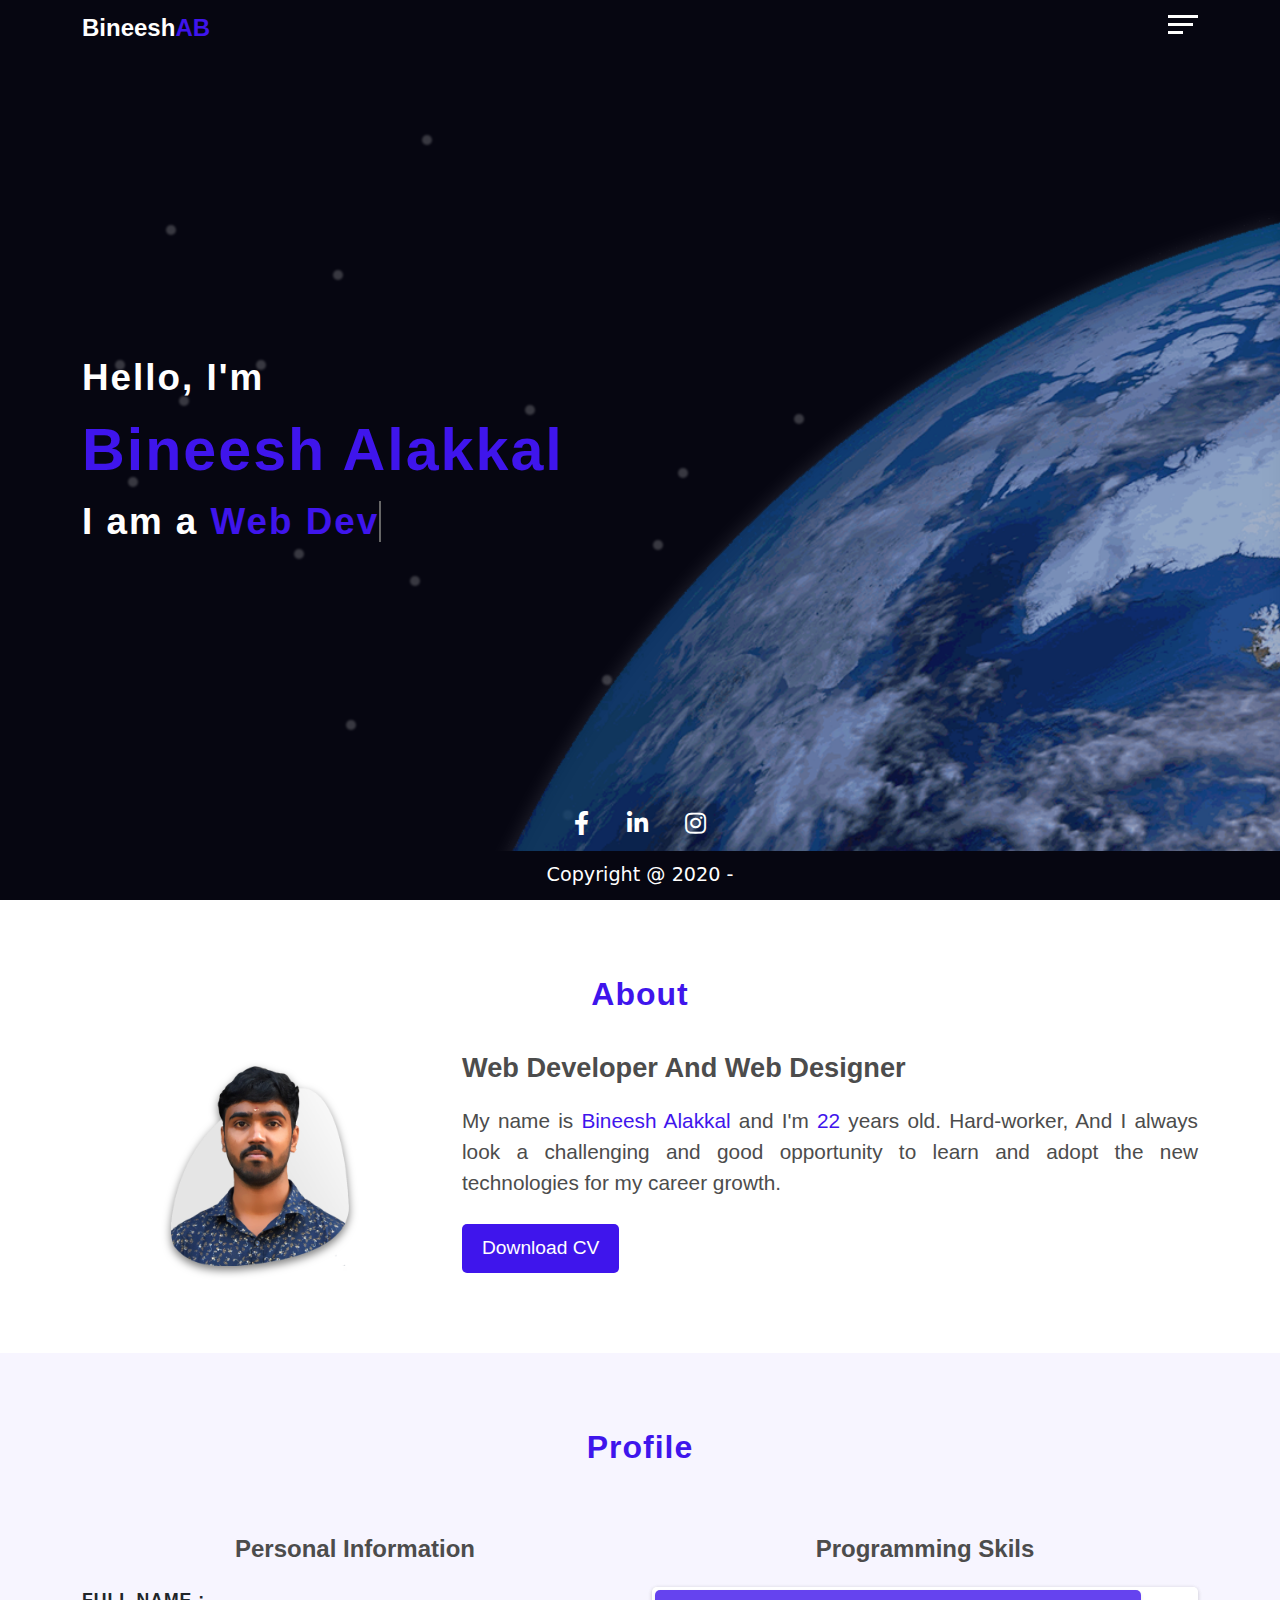
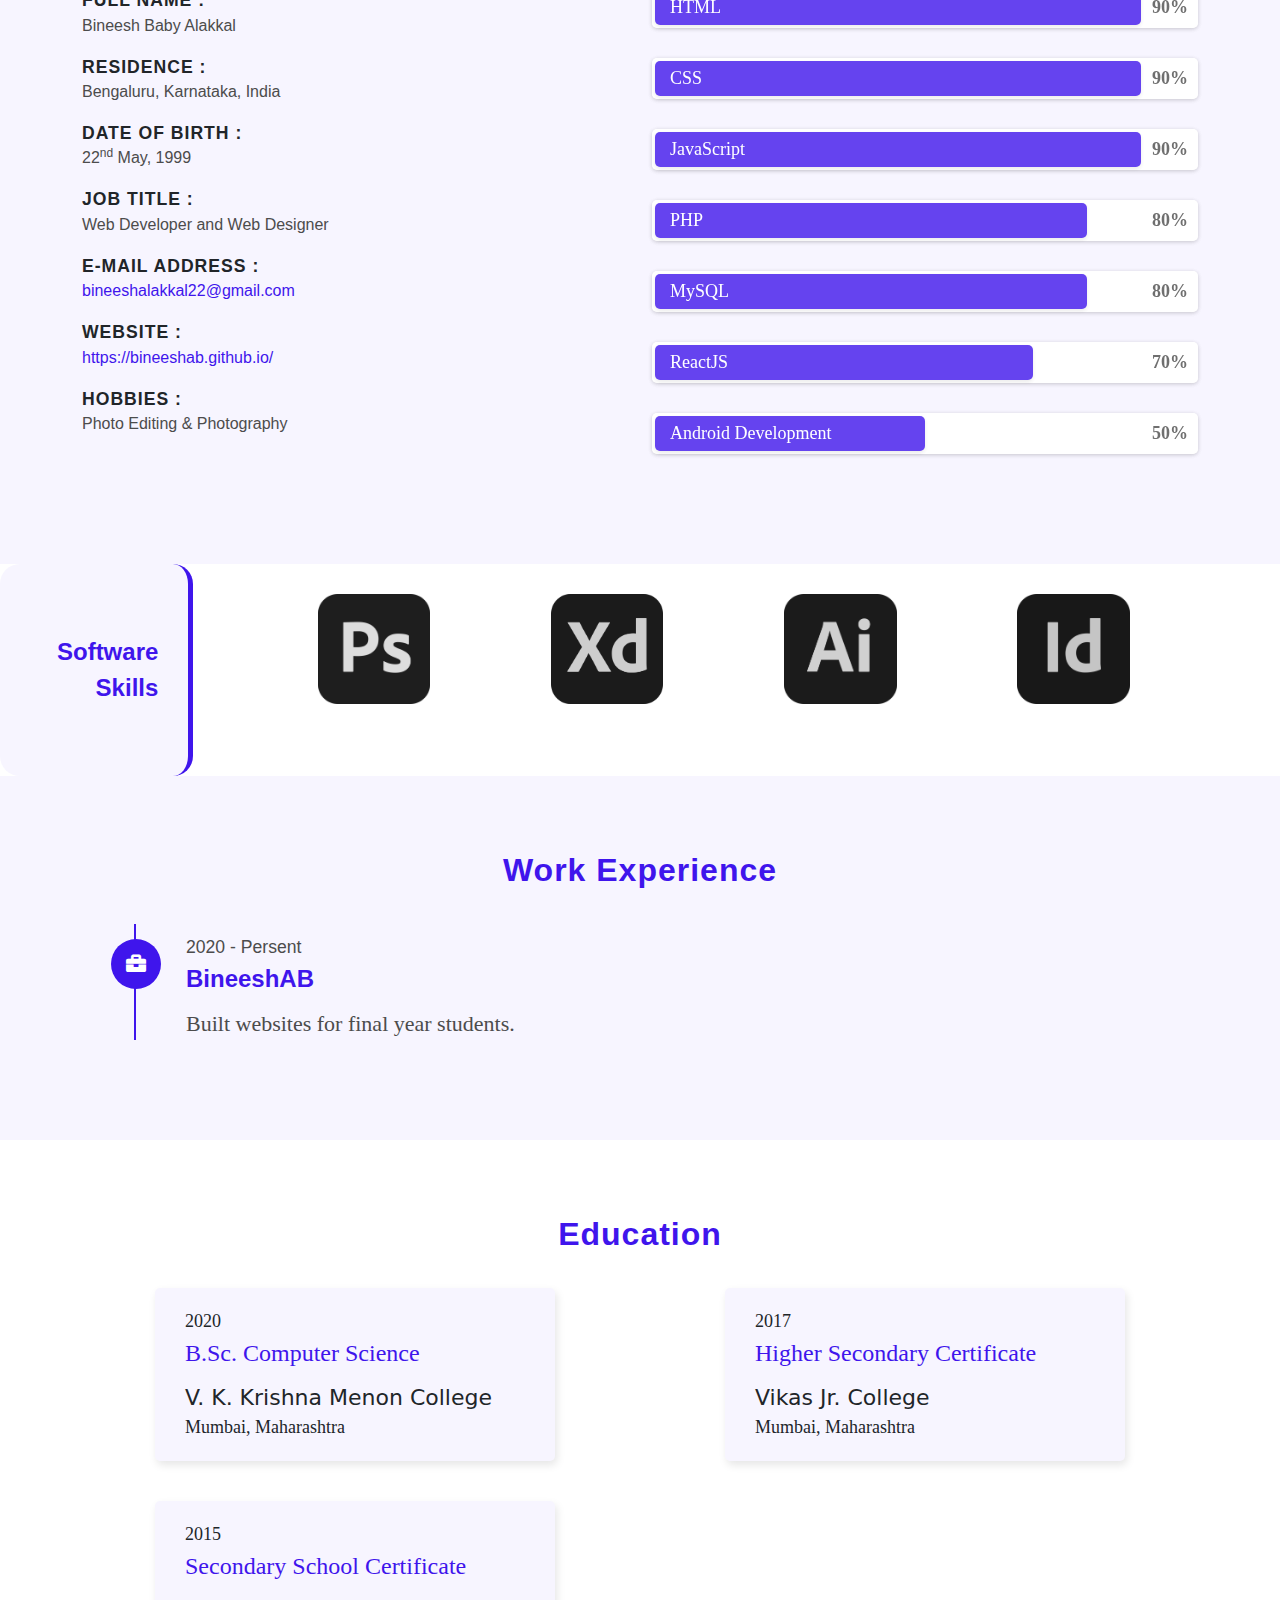
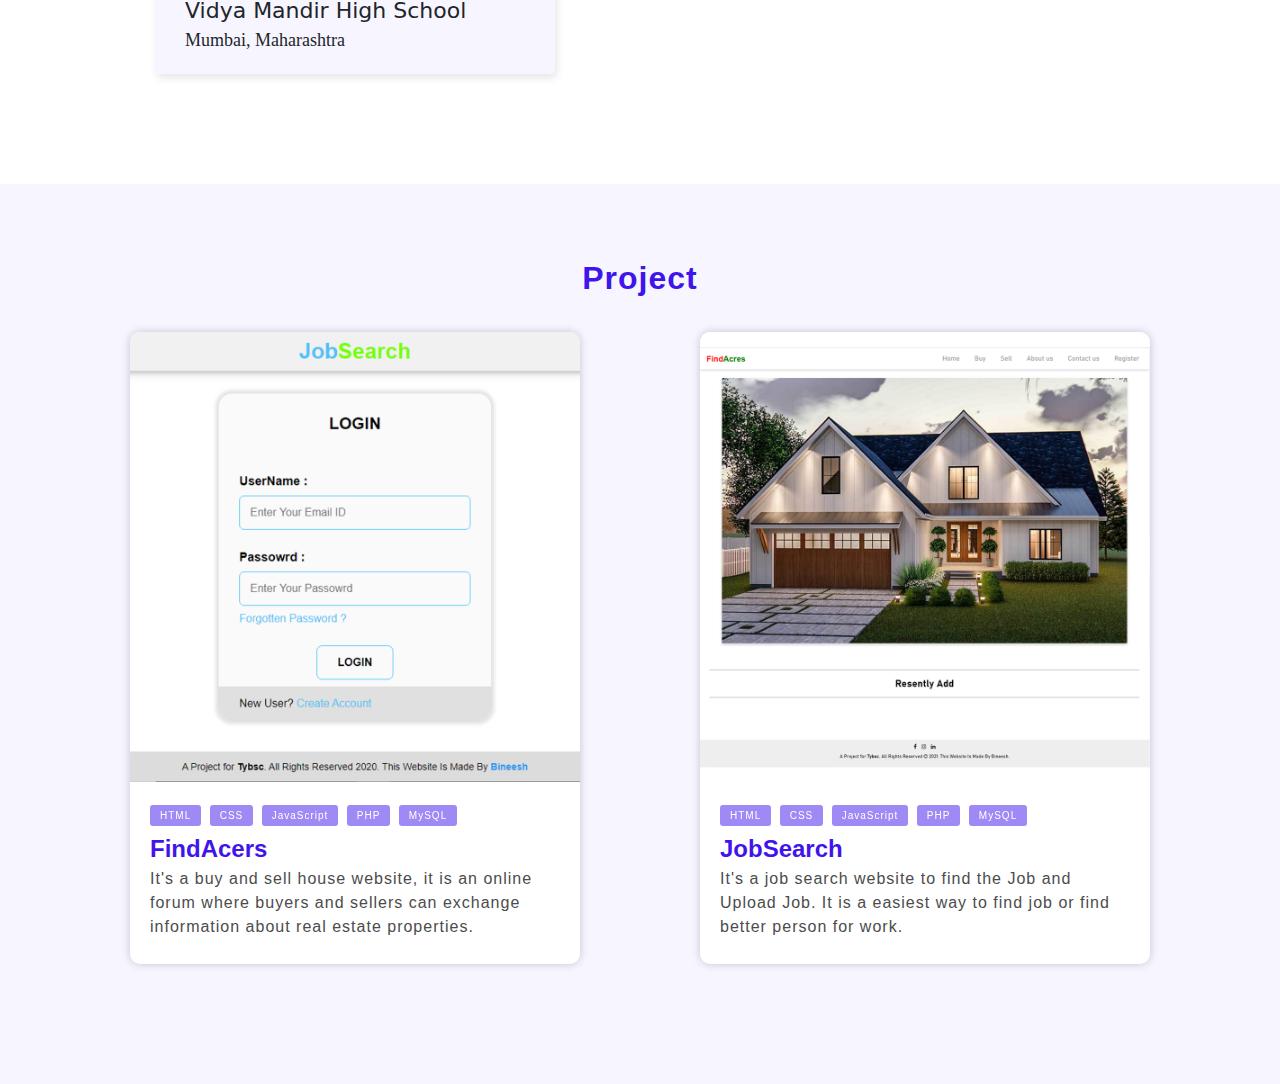
==== index.html @ dd4ef382 "Commented gallery Page" ====
<!DOCTYPE html>
<html lang="en">
	<head>
		<title>Portfolio | Bineesh AB</title>

		<meta charset="UTF-8">
		<meta name="viewport" content="width=device-width, initial-scale=1.0">

		<link rel="stylesheet" href="css/bootstrap.css">
		<link rel="stylesheet" href="css/style.css">
		<link rel="stylesheet" href="css/header.css">
		<link rel="stylesheet" href="css/slider.css">
		<link rel="stylesheet" href="css/footer.css">

		<link rel="stylesheet" href="css/home.css">
		<link rel="stylesheet" href="css/about.css">
		<link rel="stylesheet" href="css/profile.css">
		<link rel="stylesheet" href="css/experience.css">
		<link rel="stylesheet" href="css/education.css">
		<link rel="stylesheet" href="css/project.css">
		<link rel="stylesheet" href="css/softwareskills.css">

		<link rel="stylesheet" href="fontawesome/css/all.css">
		<link rel="stylesheet" href="fontawesome/css/fontawesome.css">
	</head>
	<body>
		<header class="header" id="header">
			<div class="container">
				<span class="logo">
					<a href="">Bineesh<span class="highLight">AB</span></a>
				</span>
				<span class="menu" onclick="openNav()">
					<div class="menBtn"></div>
					<div class="menBtn"></div>
					<div class="menBtn"></div>
				</span>
			</div>
		</header>
		<div class="sliderBg" id="sliderBg">
			<div class="slider" id="slider">
				<ul>
					<li>
						<span class="closeBtn" id="closeBtn" onclick="closeNav()">x</span>
					</li>
					<li>
						<a href="#home" onclick="closeNav()">
							<i class="fa fa-home"></i>
							<span>Home</span>
						</a>
					</li>
					<li>
						<a href="#about" onclick="closeNav()">
							<i class="fas fa-id-card"></i>
							<span>About</span>
						</a>
					</li>
					<li>
						<a href="#profile" onclick="closeNav()">
							<i class="far fa-user"></i>
							<span>Profile</span>
						</a>
					</li>
					<li>
						<a href="#experience" onclick="closeNav()">
							<i class="fa fa-briefcase"></i>
							<span>Experience</span>
						</a>
					</li>
					<li>
						<a href="#education" onclick="closeNav()">
							<i class="fa fa-graduation-cap"></i>
							<span>Education</span>
						</a>
					</li>
					<li>
						<a href="#project" onclick="closeNav()">
							<i class="fa fa-cogs"></i>
							<span>Project</span>
						</a>
					</li>
				</ul>
			</div>
		</div>
		<div class="home" id="home">
			<div class="stars">
				<div class="star"></div>
				<div class="star"></div>
				<div class="star"></div>
				<div class="star"></div>
				<div class="star"></div>
				<div class="star"></div>
				<div class="star"></div>
				<div class="star"></div>
				<div class="star"></div>
				<div class="star"></div>
				<div class="star"></div>
				<div class="star"></div>
				<div class="star"></div>
				<div class="star"></div>
				<div class="star"></div>
				<div class="star"></div>
			</div>
			<div class="bgImg">
				<img src="img/earth.png" alt="">
			</div>
			<div class="container">
				<div class="myInfo">
					<div class="msg">Hello, I'm</div>
					<div class="name">Bineesh Alakkal</div>
					<div class="myWork">
						I am a <span class="highLight">Web 
						<span class="txt-rotate highLight" data-period="2000" data-rotate='[" Developer"," Designer"]'></span>
						</span>
					</div>
				</div>
				<div class="socialLink">
					<a href="https://www.facebook.com/profile.php?id=100008988073916" target="_blank">
						<i class="fab fa-facebook-f" aria-hidden="true"></i>
					</a>
					<a href="https://www.linkedin.com/in/bineesh-alakkal-636088200/"  target="_blank">
						<i class="fab fa-linkedin-in" aria-hidden="true"></i>
					</a>
					<a href="https://www.instagram.com/a_bineesh_/"  target="_blank">
						<i class="fab fa-instagram" aria-hidden="true"></i>
					</a>
				</div>
			</div>
			<!-- <div class="bottomWave">
				<svg xmlns="http://www.w3.org/2000/svg" width="auto" height="30" viewBox="0 0 auto 30">
					<path id="Path_1" data-name="Path 1" d="M0,778.541V764.957c31.216-8.714,113.23-14.663,206.932-10.543,122.732.834,191.233,20.01,362.487.834,107.034-10.839,255.454-7.5,348.216,3.335,99.9,13.34,159.837,12.506,286.85-2.5C1378.593,746.077,1400,778.6,1400,778.6Z" transform="translate(0 -748.597)" fill="#fff"/>
				</svg>
			</div>	 -->
		</div>
		<div class="about"  id="about">
			<div class="container">
				<div class="sectionTitle">About</div>
				<div class="row">
					<div class="profileImage col-md-4 col-sm-12">
						<img src="img/profileImage.png">
					</div>
					<div class="content col-md-8 col-sm-12">
						<p class="jobTitle">Web Developer And Web Designer</p>
						<div class="myDescription">
							<p>
								My name is <span class="highLight">Bineesh Alakkal</span> and I'm <span class="highLight" id="mdob">22</span> years old. Hard-worker, And I always look a challenging and good opportunity to learn and adopt the new technologies for my career growth.
							</p>
						</div>
						<div class="downloadCV">
							<a href="https://drive.google.com/file/d/1Ws0uTEaFVu_Y_hvq2Q_ZuslP7xesxJyy/view?usp=sharing" target="_blank" download>
								<button class="downloadBtn">Download CV</button>
							</a>
						</div>
					</div>
				</div>
			</div>
		</div>

		<section class="profile" id="profile">
			<div class="container">
				<div class="row">
					<p class="sectionTitle">
						Profile
					</p>
					<div class="col-md-6 col-sm-12">
						<div class="personalDetails">
							<div class="profileHeadline">
								Personal Information
							</div>
							<div class="profileDescritption">
								<div class="myFullname">
									<p>
										<span class="personalTitle">
											FULL NAME :<br>
										</span>
										<span class="personalDetail">
											Bineesh Baby Alakkal
										</span>
									</p>
								</div>
								<div class="myResidence">
									<p>
										<span class="personalTitle">
											RESIDENCE :<br>
										</span>
										<span class="personalDetail">
											Bengaluru, Karnataka, India
										</span>
									</p>
								</div>
								<div class="myDOB">
									<p>
										<span class="personalTitle">
											DATE OF BIRTH :<br></span>
										<span class="personalDetail">
											22<sup>nd</sup> May, 1999
										</span>
									</p>
								</div>
								<div class="myJob">
									<p>
										<span class="personalTitle">
											JOB TITLE :<br></span>
										<span class="personalDetail">
											Web Developer and Web Designer
										</span>
									</p>
								</div>
								<div class="myJob">
									<p>
										<span class="personalTitle">
											E-MAIL ADDRESS :<br>
										</span>
										<span class="personalDetail">
											<a href="mailto:bineeshalakkal22@gmail.com">bineeshalakkal22@gmail.com</a>
										</span>
									</p>
								</div>
								<div class="myJob">
									<p>
										<span class="personalTitle">
											WEBSITE :<br>
										</span>
										<span class="personalDetail">
											<a href="https://bineeshab.github.io/">https://bineeshab.github.io/</a>
										</span>
									</p>
								</div>
								<div class="myJob">
									<p>
										<span class="personalTitle">
											HOBBIES :<br>
										</span>
										<span class="personalDetail">
											Photo Editing & Photography<br>
											<!-- <a href="gallery.html" target="_blank">View Photos</a> -->
										</span>
									</p>
								</div>
							</div>
						</div>
					</div>
					<div class="col-md-6 col-sm-12">
						<div class="skillsDetails">
							<div class="skillsHeadline">
								Programming Skils
							</div>
							<div class="skillsDescritption">
								<div class="skillBorder">
									<div class="skillBorder">
										<div class="skillPercentage">
											<div class="mySkills" style="width: 90%">
												HTML<span class="myPercentage">90%</span>
											</div>
										</div>
									</div>
								</div>
								<div class="skillBorder">
									<div class="skillBorder">
										<div class="skillPercentage">
											<div class="mySkills" style="width: 90%">
												CSS<span class="myPercentage">90%</span>
											</div>
										</div>
									</div>
								</div>
								<div class="skillBorder">
									<div class="skillBorder">
										<div class="skillPercentage">
											<div class="mySkills" style="width: 90%">
												JavaScript<span class="myPercentage">90%</span>
											</div>
										</div>
									</div>
								</div>
								<div class="skillBorder">
									<div class="skillBorder">
										<div class="skillPercentage">
											<div class="mySkills" style="width: 80%">
												PHP<span class="myPercentage">80%</span>
											</div>
										</div>
									</div>
								</div>
								<div class="skillBorder">
									<div class="skillBorder">
										<div class="skillPercentage">
											<div class="mySkills" style="width: 80%">
												MySQL<span class="myPercentage">80%</span>
											</div>
										</div>
									</div>
								</div>
								<div class="skillBorder">
									<div class="skillBorder">
										<div class="skillPercentage">
											<div class="mySkills" style="width: 70%">
												ReactJS<span class="myPercentage">70%</span>
											</div>
										</div>
									</div>
								</div>
									<div class="skillBorder">
										<div class="skillBorder">
											<div class="skillPercentage">
												<div class="mySkills" style="width: 50%">
													Android Development
													<span class="myPercentage">50%</span>
												</div>
											</div>
										</div>
									</div>
								</div>
							</div>
						</div>
					</div>
				</div>
			</div>
		</section>

		<section class="softwareSkills" id="softwareSkills">
			<div class="row">
				<div class="col-lg-2 col-sm-12">
					<div class="softwareSkillsTitle">
						Software Skills
					</div>
				</div>
				<div class="col-lg-10 col-sm-12">
					<div class="softwareLogos">
						<div class="logoImg">
							<img src="img/photoshop.png" alt="PS Logo">
						</div>
						<div class="logoImg">
							<img src="img/xd.png" alt="XD Logo">
						</div>
						<div class="logoImg">
							<img src="img/illustrator.png" alt="Illustrator Logo">
						</div>
						<div class="logoImg">
							<img src="img/indesign.png" alt="InDesign Logo">
						</div>
					</div>
				</div>
			</div>
		</section>

		<section class="experience" id="experience">
			<div class="container">
				<div class="sectionTitle">
					Work Experience
				</div>
				<div class="experienceSection">
					<div class="item">
						<i class="experienceIcon fa fa-briefcase"></i>
				 		<div class="experienceYear">
							2020 - Persent
						</div>
						<div class="workedCompanyName">
							BineeshAB
						</div>
						<div class="workedPosition">
							<ul>
								<li>Built websites for final year students.</li>
							</ul>
						</div>
					</div>
				</div>
			</div>
		</section>

		<section class="education" id="education">
			<div class="container">
				<div class="sectionTitle">
					Education
				</div>
				<div class="educationDetails">
					<div class="row">
						<div class="educationCardList col-md-6 col-sm-12">
							<div class="educationCard">
								<div class="educatedYear">
									2020
								</div>
								<div class="educatedCourse">
									B.Sc. Computer Science
								</div>
								<div class="educatedInstituted">
									V. K. Krishna Menon College
								</div>
								<div class="educatedPlace">
									Mumbai, Maharashtra
								</div>
							</div>
						</div>
						<div class="educationCardList col-md-6 col-sm-12">
							<div class="educationCard">
								<div class="educatedYear">
									2017
								</div>
								<div class="educatedCourse">
									Higher Secondary Certificate
								</div>
								<div class="educatedInstituted">
									Vikas Jr. College
								</div>
								<div class="educatedPlace">
									Mumbai, Maharashtra
								</div>
							</div>
						</div>
						<div class="educationCardList col-md-6 col-sm-12">
							<div class="educationCard">
								<div class="educatedYear">
									2015
								</div>
								<div class="educatedCourse">
									Secondary School Certificate
								</div>
								<div class="educatedInstituted">
									Vidya Mandir High School
								</div>
								<div class="educatedPlace">
									Mumbai, Maharashtra
								</div>
							</div>
						</div>
					</div>
				</div>
			</div>
		</section>

		<section class="project" id="project">
			<div class="container">
				<div class="sectionTitle">
					Project
				</div>
				<div class="profileDeatils">
					<div class="row">
						<div class="col-sm-6">
							<div class="projectCard">
								<a href="http://findacres.epizy.com/" target="_blank">
									<div class="projectImage">
										<img src="img/jobsearch.png" />
									</div>
									<div class="projectContent">
										<div class="usedLanguages">
											<span class="languageName">HTML</span>
											<span class="languageName">CSS</span>
											<span class="languageName">JavaScript</span>
											<span class="languageName">PHP</span>
											<span class="languageName">MySQL</span>
										</div>
										<div class="projectName">
											FindAcers
										</div>
										<div class="projectDescrption">
											It's a buy and sell house website, it is an online forum where buyers and sellers can exchange information about real estate properties.
										</div>
									</div>
								</a>
							</div>
						</div>
						<div class="col-sm-6">
							<div class="projectCard">
								<a href="http://jobsearch.great-site.net/" target="_blank">
									<div class="projectImage">
										<img src="img/findacers.png" />
									</div>
									<div class="projectContent">
										<div class="usedLanguages">
											<span class="languageName">HTML</span>
											<span class="languageName">CSS</span>
											<span class="languageName">JavaScript</span>
											<span class="languageName">PHP</span>
											<span class="languageName">MySQL</span>
										</div>
										<div class="projectName">
											JobSearch
										</div>
										<div class="projectDescrption">
											It's a job search website to find the Job and Upload Job. It is a easiest way to find job or find better person for work.
										</div>
									</div>
								</a>
							</div>
						</div>
					</div>
				</div>
			</div>
		</section>
		
		<div class="footer">
			<p>Copyright @ 2020 - <span id="year"></span></p>
		</div>
		<script src="js/onscroll.js"></script>
		<script src="js/slider.js"></script>
		<script src="js/autotyping.js"></script>
	</body>
</html>
---- css/style.css ----
:root{
	--primaryColor: #3F15EC;
	--secondaryColor: #000000;
	--nightColor: #060611;
	--bgColor: #FFFFFF;
	--secondaryBgColor: #f7f5ff;
	--linkColor: #3F15EC;

	--hoverColor: #060611;
	--textColor: #4c4c4c;

	--whiteColor: #FFFFFF;
	--blackColor: #000000;

	/* --primaryColorRGB: rgb(63, 21, 236); */
	/* --secondaryBgColorRGB: rgb(247, 245, 255); */
}
*{
	box-sizing: border-box;
}
body{
	margin: 0;
	padding: 0;
	/*user-select: none;*/
}
/*body::-webkit-scrollbar{
	width: 15px;
	background: var(--nightColor);
}
body::-webkit-scrollbar-thumb{
	background: var(--primaryColor);
	border-radius: 2px;
}*/
a{
	text-decoration: none;
	color: var(--linkColor);
}
a:hover{
	color: var(--hoverColor);
}
.highLight{
	color: var(--primaryColor);
}
.sectionTitle{
	text-align: center;
	margin-bottom: 30px;
	font-size: 2rem;
	font-family: Arial, Helvetica, sans-serif;
	font-weight: bold;
	/* text-transform: uppercase; */
	color: var(--primaryColor);
	letter-spacing: 1px;
}
.link{
	color: var(--linkColor);
}
---- css/header.css ----
.header{
	position: fixed;
	width: 100%;
	padding: 10px 0px;
	font-size: 1.5rem;
	font-family: Arial, "Helvetica Neue", Helvetica, sans-serif;
	background: var(--nightColor);
	z-index: 4;
	color: var(--whiteColor);
	transition: 1s;
}
.header .container{
	display: flow-root;
	position: relative;
}
.header .logo{
	font-weight: bold;
}
.header .logo a{
	color: var(--whiteColor);
}
.header .logo a:hover{
	color: var(--primaryColor);
}
.sticky{
	box-shadow:
		0 1px 2px rgba(0,0,0,0.07), 
        0 2px 4px rgba(0,0,0,0.07), 
        0 4px 8px rgba(0,0,0,0.07), 
        0 8px 16px rgba(0,0,0,0.07) !important;

    background: rgba(255, 255, 255, 1) !important;
    transition: 1s ease-in-out !important;
}
.sticky .logo a{
	color: var(--blackColor) !important;
}
.sticky .logo a:hover{
	color: var(--primaryColor) !important;
}
.menu{
	float: right;
	cursor: pointer;
}
.menBtn{
	height: 3px;
	background: #ffffff;
	transition: 0.5s;
}
.menBtn:nth-child(1){
	margin-top: 5px;
	margin-bottom: 5px;
	width: 30px;
}
.menBtn:nth-child(2){
	margin-bottom: 5px;
	width: 25px;
}
.menBtn:nth-child(3){
	width: 15px;
}
.menu:hover .menBtn{
	width: 30px;
}
.sticky .menBtn{
	background: black;
}
@media(max-width: 1200px){
}
@media(max-width: 992px){
}
@media(max-width: 768px){
	.header{
		padding: 15px 50px;
	}
}
@media(max-width: 540px){
	.header{
		padding: 10px 0px;
		font-size: 1.3rem;
	}
	.menBtn:nth-child(1){
		margin-bottom: 4px;
	}
	.menBtn:nth-child(2){
		margin-bottom: 4px;
	}
}
@media(max-height: 540px){
}
---- css/slider.css ----
.sliderBg{
	position: fixed;
	width: 0vw;
	height: 100vh;
	z-index: 5;
	background: rgba(0, 0, 0, 0.4);
}
.slider{
	position: fixed;
	right: 0;
	width: 0vw;
	height: 100vh;
	z-index: 6;
	background: var(--nightColor);
	box-shadow: 0px 0px 10px rgba(0, 0, 0, 0.5);
	color: white;
	font-size: 1.5rem;
	font-family: Arial, "Helvetica Neue", Helvetica, sans-serif;
	overflow-x: hidden;
	transition: 0.5s;
}
ul{
	list-style: none;
	margin: 0;
	padding: 0;
}
ul li{
	position: relative;
	margin: 10px 0;
	display: flow-root;
}
ul li .closeBtn{
	position: relative;
	margin-left: 15px;
	padding: 5px 15px 8px 15px;
	cursor: pointer;
	float: right;
}
ul li .closeBtn:hover{
	color: var(--hoverColor);
	background: var(--primaryColor);
	border-radius: 2px;
}
ul li a{
	display: block;
	padding: 10px 30px;
	color: var(--whiteColor);
	border-radius: 2px;
}
ul li a:hover{
	background: var(--primaryColor);
}
.slider ul li a span{
	position: absolute;
	left: 45px;
	padding-left: 30px;
}
---- css/footer.css ----
.footer{
	position: fixed;
	bottom: 0;
	width: 100%;
	padding: 10px 0;
	background: var(--nightColor);
	text-align: center;
	z-index: 4;
}
.footer p{
	margin: 0px;
	padding: 0;
	font-size: 1.2rem;
	color: #FFF;
}
---- css/home.css ----
.home{
	width: 100%;
	height: 100vh;
	background: var(--nightColor);
	display: flex;
	align-items: center;
}
.stars{
	position: absolute;
	width: 100%;
	height: 100%;
}
.bgImg{
	position: absolute;
	width: 100%;
	height: 100%;
	display: flex;
	justify-content: center;
	align-items: center;
	z-index: 1;
	overflow: hidden;
}
.bgImg img{
	position: absolute;
	bottom: 0;
	right: 0;
	height: 100%;
	object-fit: cover;
	transition: 0.5s;
	filter: drop-shadow(0px 0px 10px rgba(225,225,225,0.2));
	z-index: 1;
}
.star{
	position: absolute;
	width: 10px;
	height: 10px;
	border-radius: 50%;
	background: var(--whiteColor);
	animation: blink 1s linear infinite;
	filter: blur(1px);
	opacity: 0.2;
}
@keyframes blink{
	0%{
		transform: scale(1);
	}
	50%{
		transform: scale(0.5);
		filter: blur(5px);
	}
	100%{
		transform: scale(1);
	}
}
.star:nth-child(1){
	top: 40vh;
	left: 9vw;
	animation-delay: 0.5s;
}
.star:nth-child(2){
	top: 53vh;
	left: 10vw;
	animation-delay: 0.1s;
}
.star:nth-child(3){
	top: 25vh;
	left: 13vw;
	animation-delay: 0.02s;
}
.star:nth-child(4){
	top: 44vh;
	left: 14vw;
	animation-delay: 0.9s;
}
.star:nth-child(5){
	top: 40vh;
	left: 20vw;
	animation-delay: 0.4s;
}
.star:nth-child(6){
	top: 61vh;
	left: 23vw;
	animation-delay: 0.06s;
}
.star:nth-child(7){
	top: 30vh;
	left: 26vw;
	animation-delay: 0.8s;
}
.star:nth-child(8){
	top: 80vh;
	left: 27vw;
	animation-delay: 0.3s;
}
.star:nth-child(9){
	top: 64vh;
	left: 32vw;
	animation-delay: 0.7s;
}
.star:nth-child(10){
	top: 15vh;
	left: 33vw;
	animation-delay: 0.01s;
}
.star:nth-child(11){
	top: 45vh;
	left: 41vw;
	animation-delay: 0.5s;
}
.star:nth-child(12){
	top: 90vh;
	left: 44vw;
	animation-delay: 0.09s;
}
.star:nth-child(13){
	top: 75vh;
	left: 47vw;
	animation-delay: 0.3s;
}
.star:nth-child(14){
	top: 60vh;
	left: 51vw;
	animation-delay: 0.07s;
}
.star:nth-child(15){
	top: 52vh;
	left: 53vw;
	animation-delay: 0.2s;
}
.star:nth-child(16){
	top: 46vh;
	left: 62vw;
	animation-delay: 0.08s;
}
.myInfo{
	font-family: Arial, "Helvetica Neue", Helvetica, sans-serif;
	font-weight: bold;
	color: #fff;
	line-height: 1.5;
	letter-spacing: 2px;
	z-index: 2;
	transition: 0.5s;
}
.msg{
	font-size: 2.3rem;
}
.name{
	font-size: 3.7rem;
	color: var(--primaryColor);
}
.myWork{
	font-size: 2.3rem;
}
.socialLink{
	position: absolute;
	bottom: 40px;
	left: 50%;
	-webkit-transform: translate(-50%, -50%);
	-moz-transform: translate(-50%, -50%);
	-o-transform: translate(-50%, -50%);
	-ms-transform: translate(-50%, -50%);
	transform: translate(-50%, -50%);
	z-index: 2;
}
.socialLink a{
	text-decoration: none;
	font-size: 1.5rem;
	color: var(--whiteColor);
	margin: 0px 15px;
	font-weight: normal;
}
.socialLink a:hover{
	color: var(--primaryColor);
}
.bottomWave{
	position: absolute;
	left: 0;
	right: 0;
	bottom: 0;
	height: 30px;
	width: 100%;
	z-index: 3;
}
@media(max-width: 1200px){
}
@media(max-width: 992px){
	.bgImg img{
		bottom: -20vh;
	}
}
@media(max-width: 768px){
	.bgImg img{
		bottom: -30vh;
	}
}
@media(max-width: 540px){
	.bgImg img{
		bottom: -40vh;
	}
	.msg{
		font-size: 1.5rem;
	}
	.name{
		font-size: 3rem;
	}
	.myWork{
		font-size: 1.3rem;
	}
	.socialLink a{
		margin: 0px 10px;
	}
}
@media(max-height: 540px){
}
---- css/about.css ----
.about{
	width: 100%;
	/*height: 100vh;*/
	background: var(--whiteColor);
	padding: 70px 0;
}
.about .profileImage{
	display: flex;
	justify-content: center;
	align-items: center;
}
.about .profileImage img{
	width: 200px;
	filter: drop-shadow(0px 4px 4px rgba(0,0,0,0.5));
}
.jobTitle{
	font-family: Arial, "Helvetica Neue", Helvetica, sans-serif;
	font-size: 1.7rem;
	font-weight: bold;
	color: var(--textColor);
}
.myDescription{
	font-family: Arial, "Helvetica Neue", Helvetica, sans-serif;
	font-size: 1.3rem;
	color: var(--textColor);
	text-align: justify;
}
.downloadCV{

}
.downloadBtn{
	margin: 10px 0;
	outline: none !important;
	border: none !important;
	padding: 10px 20px;
	font-family: Arial, "Helvetica Neue", Helvetica, sans-serif;
	font-size: 1.2rem;
	color: var(--whiteColor);
	background: var(--primaryColor);
	border-radius: 5px;
}
@media(max-width: 1200px){
}
@media(max-width: 992px){
}
@media(max-width: 768px){
}
@media(max-width: 540px){
	.about .profileImage img{
		margin-bottom: 30px;
		width: 150px;
	}
	.downloadCV{
		text-align: center
	}
}
@media(max-height: 540px){
}
---- css/profile.css ----
.profile{
    padding: 70px 0;
    background: var(--secondaryBgColor);
}
.profileTitle{
    text-align: center;
	color: var(--primaryColor);
	font-family: arial;
	font-size: 30px;
	font-weight: bold
}
.personalDetails, .skillsDetails{
    padding: 10px 0;
}
.profileHeadline, .skillsHeadline{
    padding: 20px 0;
    text-align: center;
    font-size: 1.5rem;
    font-weight: bold;
    font-family: Arial, "Helvetica Neue", Helvetica, sans-serif;
    color: var(--textColor);
}
.personalTitle{
    font-family: Arial, "Helvetica Neue", Helvetica, sans-serif;
    font-size: 1.1rem;
    font-weight: bold;
    letter-spacing: 1px;
}
.personalDetail{
    font-family: Arial, "Helvetica Neue", Helvetica, sans-serif;
    font-size: 1rem;
    color: var(--textColor);
}
.skillBorder{
	position: relative;
	margin-bottom: 30px;
	background: var(--whiteColor);
	box-shadow: 0px 1px 4px 0px rgba(0,0,0,0.1);
    border-radius: 5px;
}
.skillPercentage{
	border: 3px var(--whiteColor) solid;
	border-radius: 15px;
}
.mySkills{
	padding: 4px 15px;
	border-radius: 5px;
	background:var(--primaryColor);
    opacity: 0.8;
	box-shadow: 0px 2px 4px rgba(0,0,0,0.1);
	color: #ffffff;
	font-family: Calibri;
	font-size: 18px;
}
.myPercentage{
	position: absolute;
	right: 10px;
	color: #4c4c4c;
	font-weight: bold;
}
---- css/experience.css ----
.experience{
	padding: 70px 0;
	background: var(--secondaryBgColor);
}
.experience .container{
	padding: 0px 5%;
}
.experienceTitle{
	text-align: center;
	color: var(--primaryColor);
	font-family: Arial, "Helvetica Neue", Helvetica, sans-serif;
	font-size: 1.8rem;
	font-weight: bold;
}
.experienceSection{
	border-left: 2px solid var(--primaryColor);
	padding-left: 50px;
	margin-top: 30px;
}
.experienceSection .item{
	position: relative;
	padding-top: 10px;
	margin-bottom: 30px;
}
.experience .experienceIcon{
	position: absolute;
	top: 15px;
	left: 0px;
	font-size: 20px;
	background: var(--primaryColor);
	border-radius: 50%;
	padding: 15px;
	color: var(--whiteColor);
	margin-left: -75px;
}
.experienceYear{
	font-family: Arial, "Helvetica Neue", Helvetica, sans-serif;
    font-size: 1.1rem;
	color: var(--textColor);
}
.workedCompanyName{
	font-size: 24px;
	font-family: Arial, "Helvetica Neue", Helvetica, sans-serif;
    font-weight: bold;
    font-size: 1.5rem;
	color: var(--primaryColor);
}
.workedPosition{
	margin-top: 10px;
	font-size: 22px;
	font-family: Calibri;
	color: var(--textColor);
}
.workedPosition a{
	text-decoration: none;
	color: var(--primaryColor);
}
.experience .col-sm-6{
	display: flex;
	justify-content: center;
	align-items: center;
	padding: 20px 0px;
}
@media(max-width: 1200px){
}
@media(max-width: 992px){
}
@media(max-width: 768px){
}
@media(max-width: 540px){
	.experience{
		margin-left: 0;
	}
	.experience .container{
		padding: 30px;
	}
	.experienceSection{
		padding-left: 30px;
	}
	.experience .experienceIcon{
		margin-left: -50px;
		font-size: 18px;
		padding: 10px;
	}
	.experienceTitle{
		font-size: 26px;
	}
	.experienceYear{
		font-size: 16px;
	}
	.workedCompanyName{
		font-size: 20px;
	}
	.workedPosition{
		font-size: 18px;
	}
}
---- css/education.css ----
.education{
	padding: 70px 0px;
	height: auto;
	/* background: var(--secondaryBgColor); */
}
.educationTitle{
	text-align: center;
	color: var(--primaryColor);
	font-family: arial;
	font-size: 30px;
	font-weight: bold;
}
.educationDetails{
	display: flex;
	margin-top: 30px;
}
.educationCardList{
	display: flex;
	justify-content: center;
	padding: 0px 30px;
}
.educationCard{
	margin-bottom: 40px;
	width: 400px;
	background: var(--secondaryBgColor);
	padding: 20px 30px;
	border-radius: 5px;
	box-shadow: 2px 4px 8px rgba(0,0,0,0.1);
}
.educatedYear{
	font-size: 18px;
	font-family: Calibri;
	color: var(--darkTextColor);
}
.educatedCourse{
	font-size: 24px;
	font-family: Calibri;
	color: var(--primaryColor);
}
.educatedInstituted{
	margin-top: 10px;
	font-size: 22px;
}
.educatedPlace{
	font-size: 18px;
	font-family: Calibri;
	color: var(--darkTextColor);
} 
.education .col-sm-6{
	display: flex;
	justify-content: center;
	align-items: center;
	padding: 20px 70px;
}
@media(max-width: 1200px){
}
@media(max-width: 992px){
}
@media(max-width: 768px){
	.education .col-sm-6{
		padding: 20px 20px;
	}
}
@media(max-width: 540px){
	.education{
		margin-left: 0;
	}
	.educationDetails{
		margin-top: 0px;
	}
	.educationCardList{
		padding: 0 20px;
	}
	.educationCard{
		width: 100%;
	}
	.educatedYear{
		font-size: 16px;
	}
	.educatedCourse{
		font-size: 20px;
	}
	.educatedInstituted{
		font-size: 20px;
	}
}
---- css/project.css ----
.project{
	padding: 70px 0;
	height: auto;
	background: var(--secondaryBgColor);
}
.project .col-sm-6{
	display: flex;
	justify-content: center;
}
.projectCard{
	margin-bottom: 50px;
	width: 450px;
	height: auto;
	background: var(--whiteColor);
	box-shadow: 0px 0px 10px rgba(0, 0, 0, 0.2);
	border-radius: 10px;
	overflow: hidden;
	transition: 0.5s;
}
.projectCard:hover{
	/*transform: scale(1.01);*/
	box-shadow: 0px 5px 15px rgba(0, 0, 0, 0.4);
}
.projectCard a{
	text-decoration: none;
}
.projectImage img{
	width: 100%;
}
.projectContent{
	padding: 15px 20px;
}
.projectContent{
	font-family: Arial, "Helvetica Neue", Helvetica, sans-serif;
}
.usedLanguages{
	padding: 5px 0;
}
.languageName{
	margin-right: 4px;
	padding: 5px 10px;
	background: var(--primaryColor);
	opacity: 0.5;
	border-radius: 3px;
	font-size: 10px;
	letter-spacing: 1px;
	color: var(--whiteColor);
}
.projectName{
	font-size: 1.5rem;
	font-weight: bold;
	color: var(--primaryColor);
}
.projectDescrption{
	padding-bottom: 10px;
	letter-spacing: 1px;
	color: var(--textColor);
}
@media(max-width: 1200px){
}
@media(max-width: 992px){
}
@media(max-width: 768px){
}
@media(max-width: 540px){
	.projectCard{
		margin-bottom: 30px;
	}
}
---- css/softwareskills.css ----
.softwareSkills{
    background: var(--whiteColor);
    overflow: hidden;
}
.softwareSkillsTitle, .softwareLogos{
    padding: 70px 0;
}
.softwareSkillsTitle{
    background: var(--secondaryBgColor);
    border-right: 5px solid var(--primaryColor);
    border-radius: 20px;
    text-align: right;
    padding-right: 30px;
    font-family: Arial, Helvetica, sans-serif;
    font-size: 1.5rem;
    font-weight: bold;
    color: var(--primaryColor);
}
.softwareLogos{
    padding: 30px 30px;
    display: flex;
    align-items: center;
    justify-content: space-evenly;
}
.softwareLogos img{
    height: 110px;
    margin-right: 50px;
}
@media(max-width: 1200px){
}
@media(max-width: 992px){
    .softwareSkillsTitle{
        text-align: center;
        padding:0;
        padding-top: 70px;
        padding-bottom: 30px;
        border-right: 0;
        border-bottom: 5px solid var(--primaryColor);
    }
}
@media(max-width: 768px){
    .softwareLogos{
        padding: 30px 0px;
        display: block;
    }
    .softwareLogos .logoImg{
        margin-bottom: 50px;
        display: flex;
        align-items: center;
        justify-content: center;
    }
    .softwareLogos img{
        margin-right: 0px;
    }
}
@media(max-width: 540px){
    
}
@media(max-height: 540px){
}
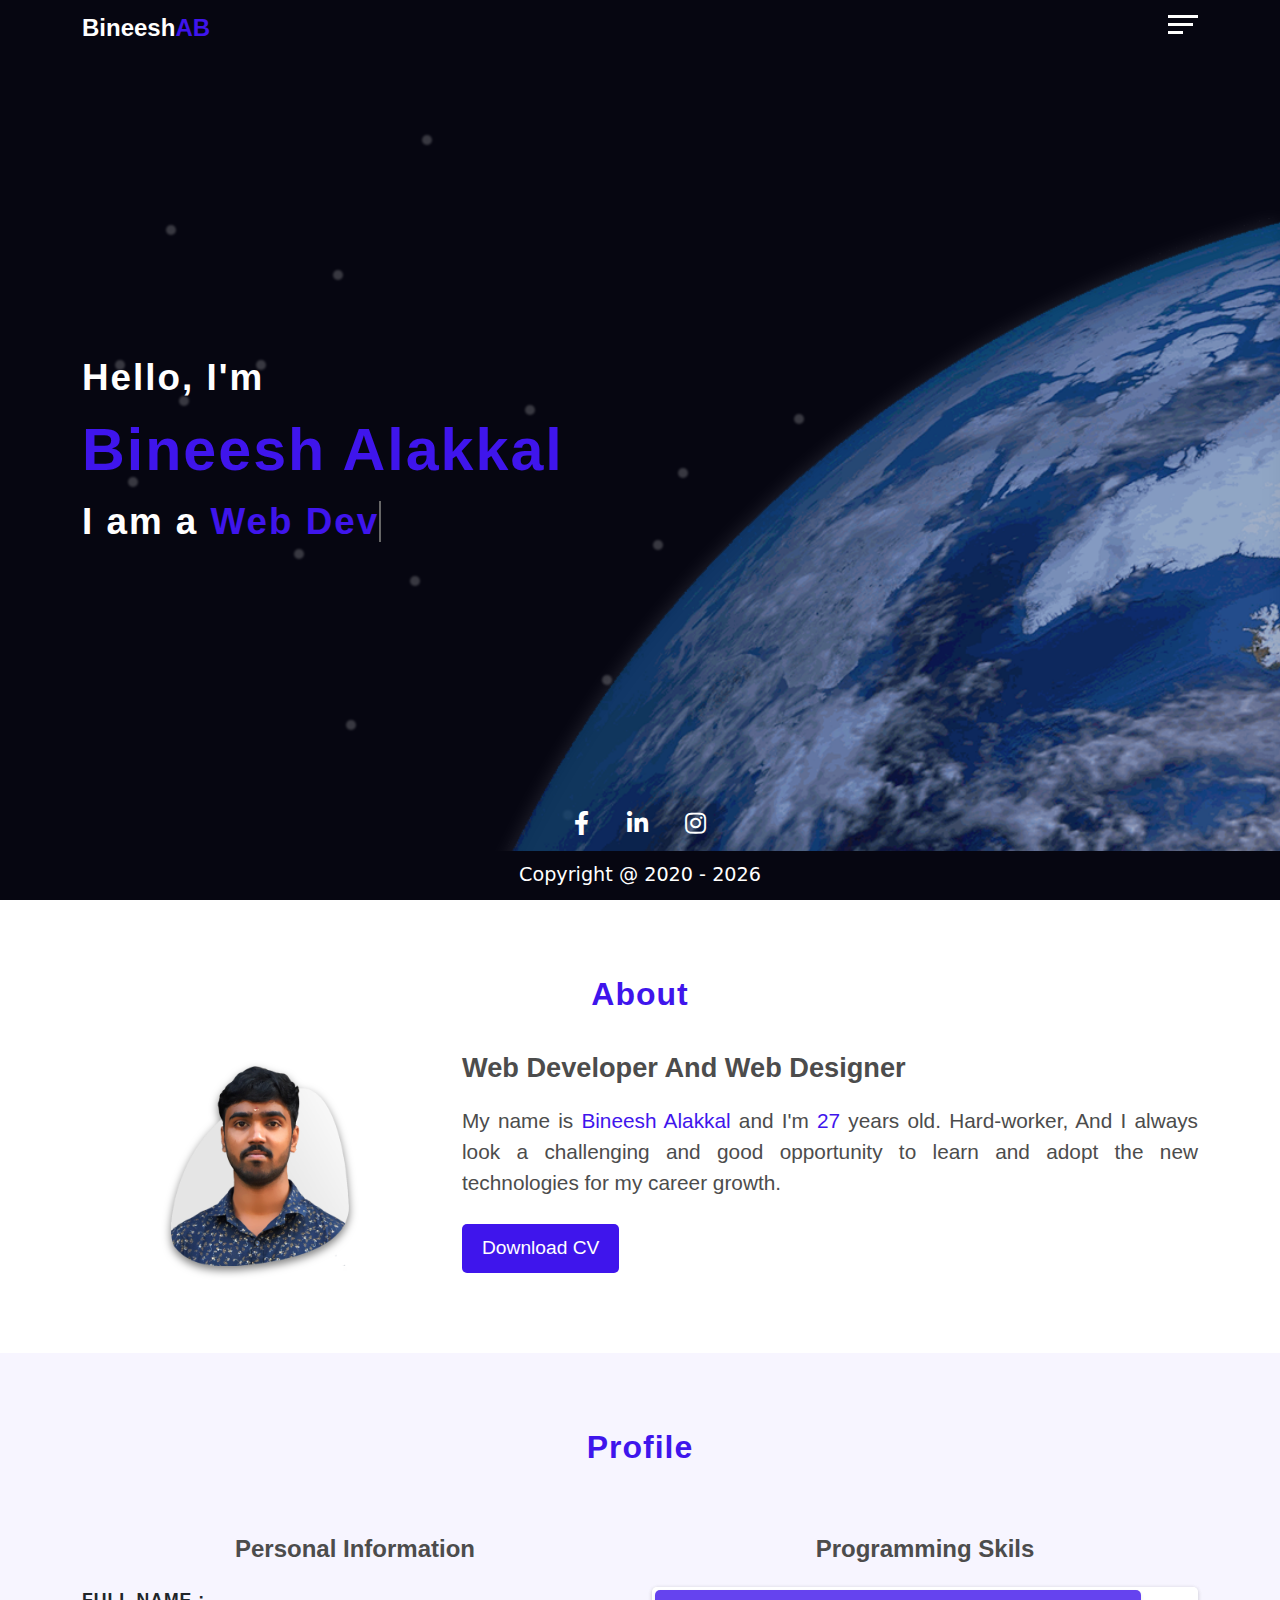
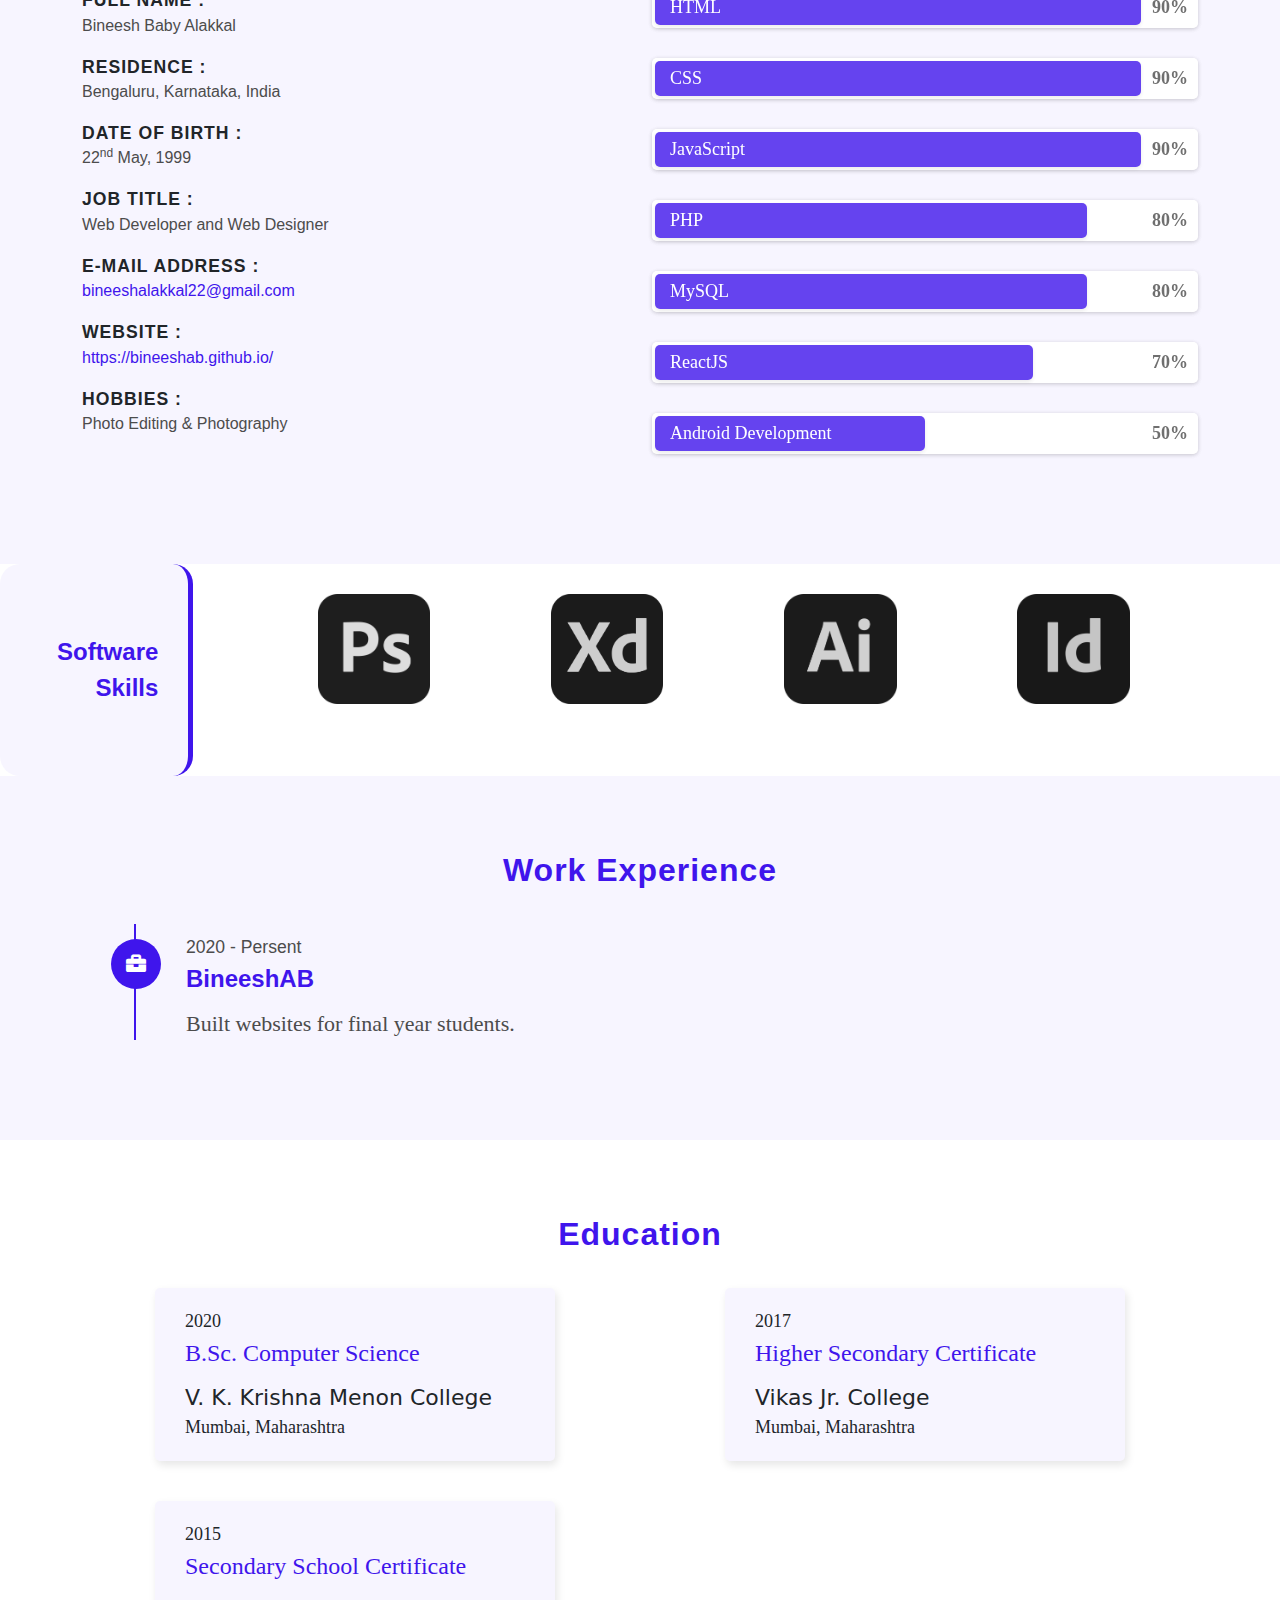
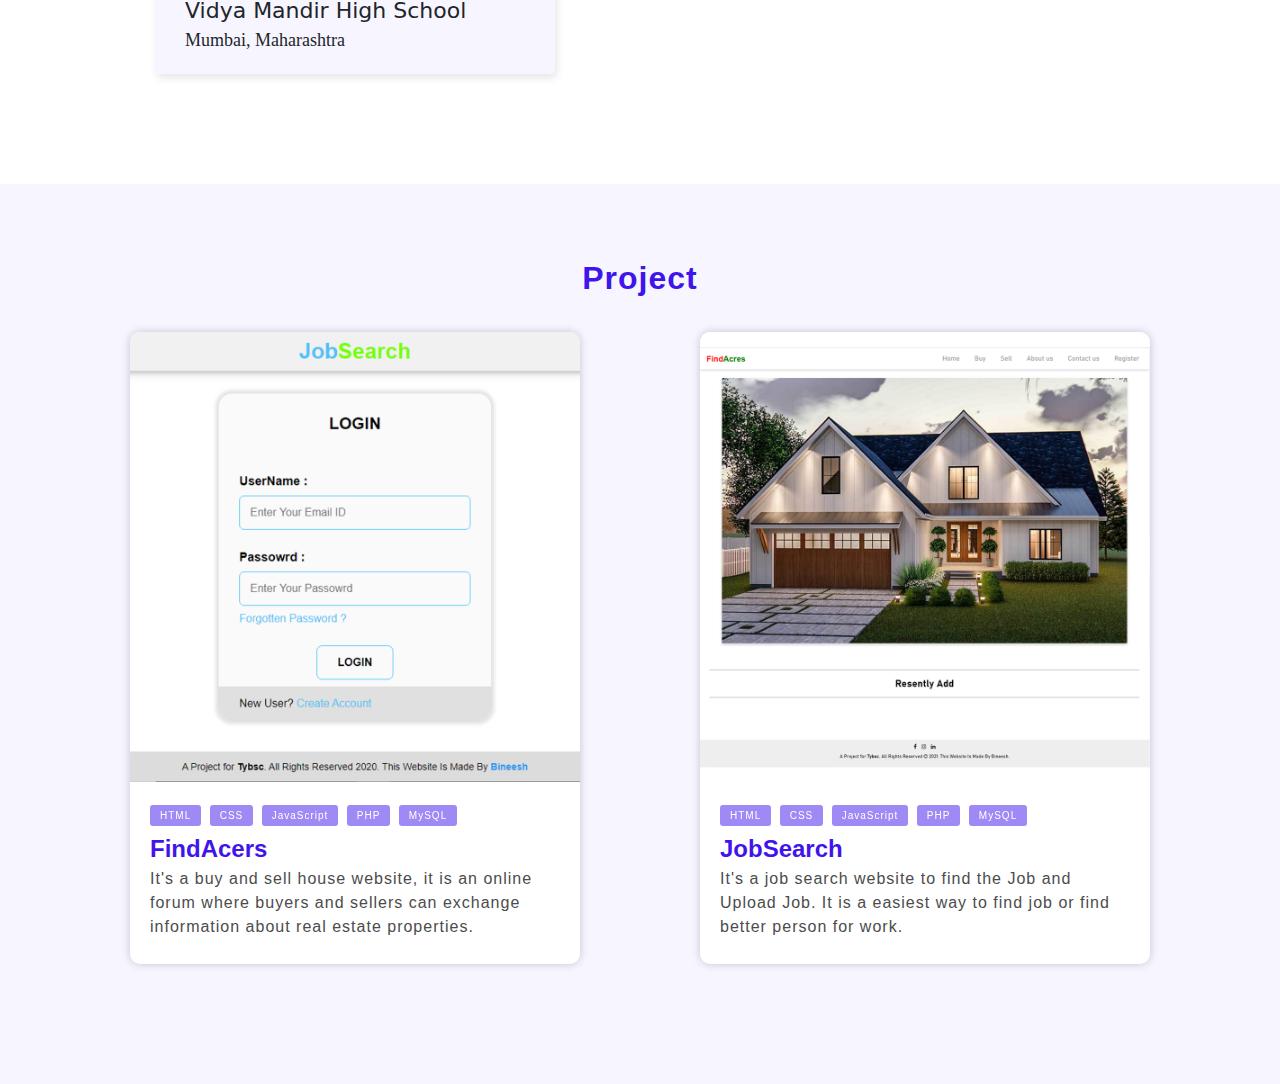
==== commit 1e07ad23: "Updated Date on Footer" ====
--- a/index.html
+++ b/index.html
@@ -493,5 +493,6 @@
 		<script src="js/onscroll.js"></script>
 		<script src="js/slider.js"></script>
 		<script src="js/autotyping.js"></script>
+		<script src="js/date.js"></script>
 	</body>
 </html>
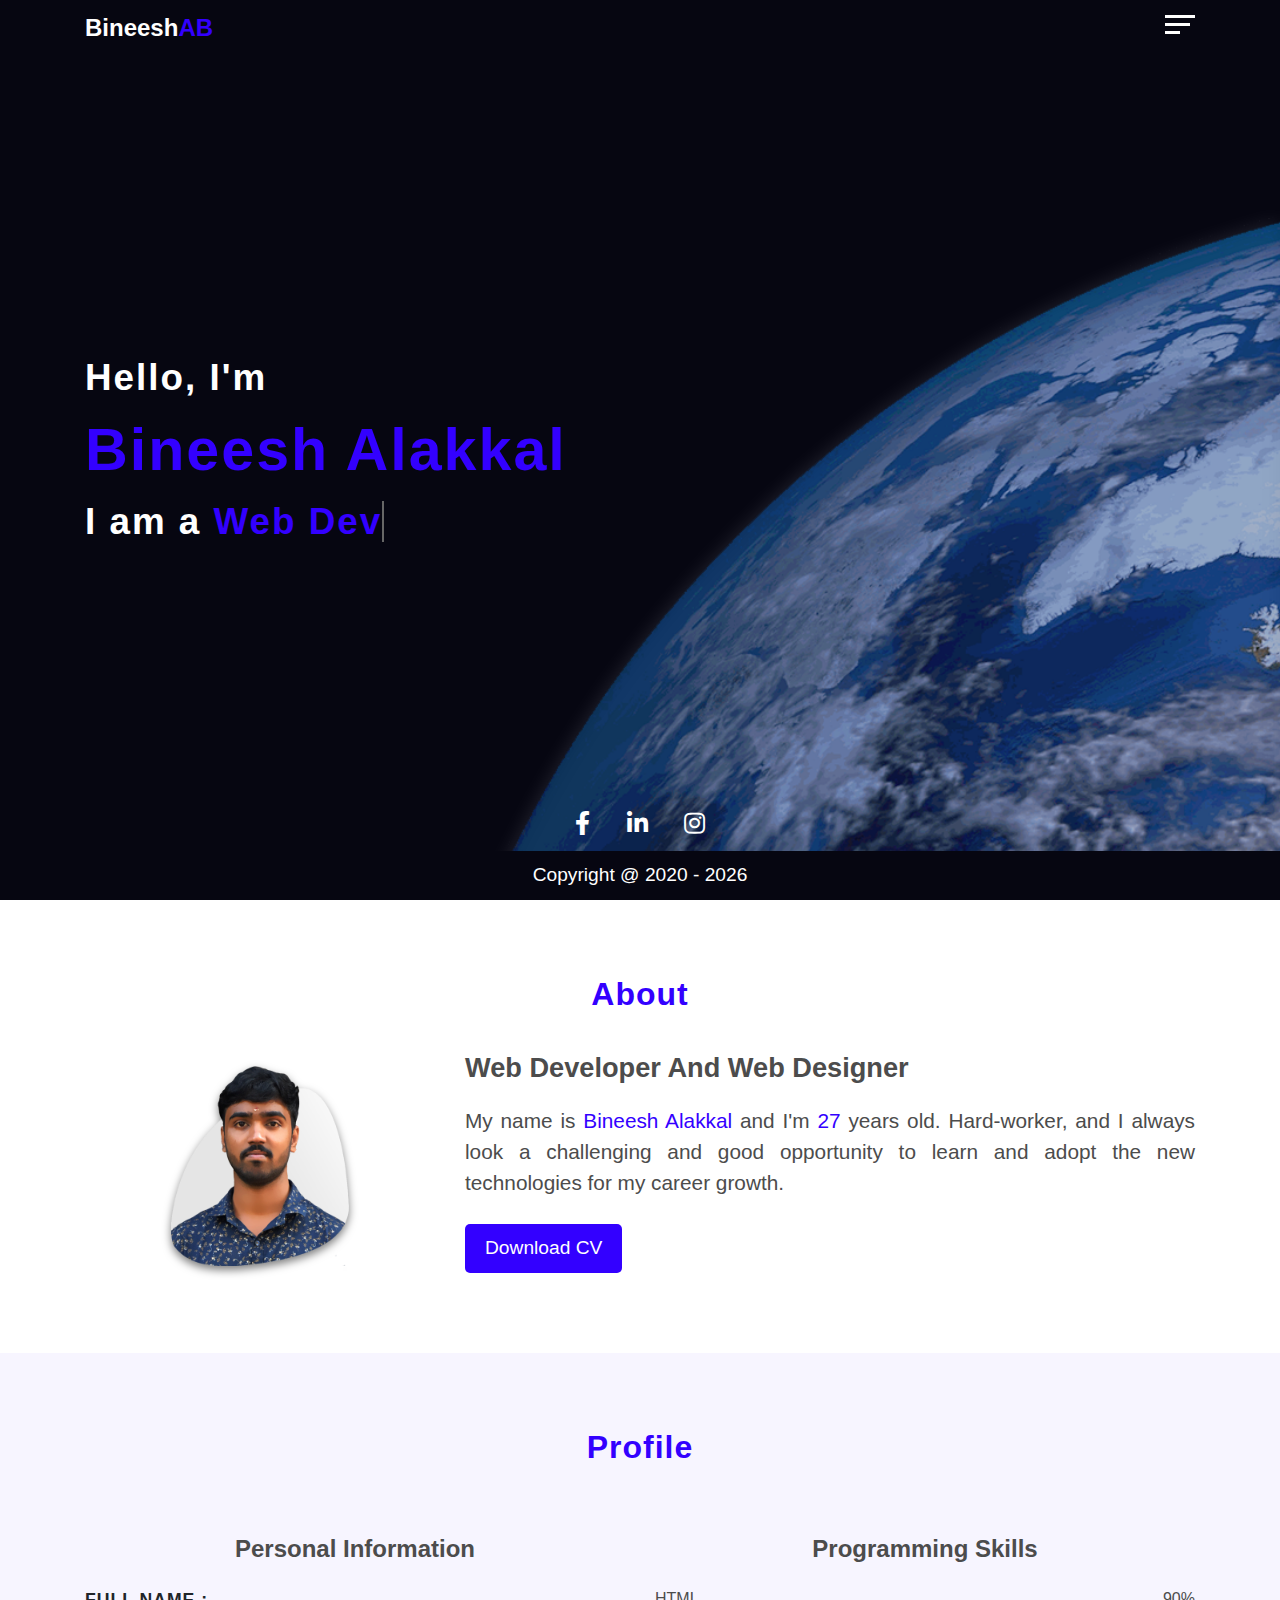
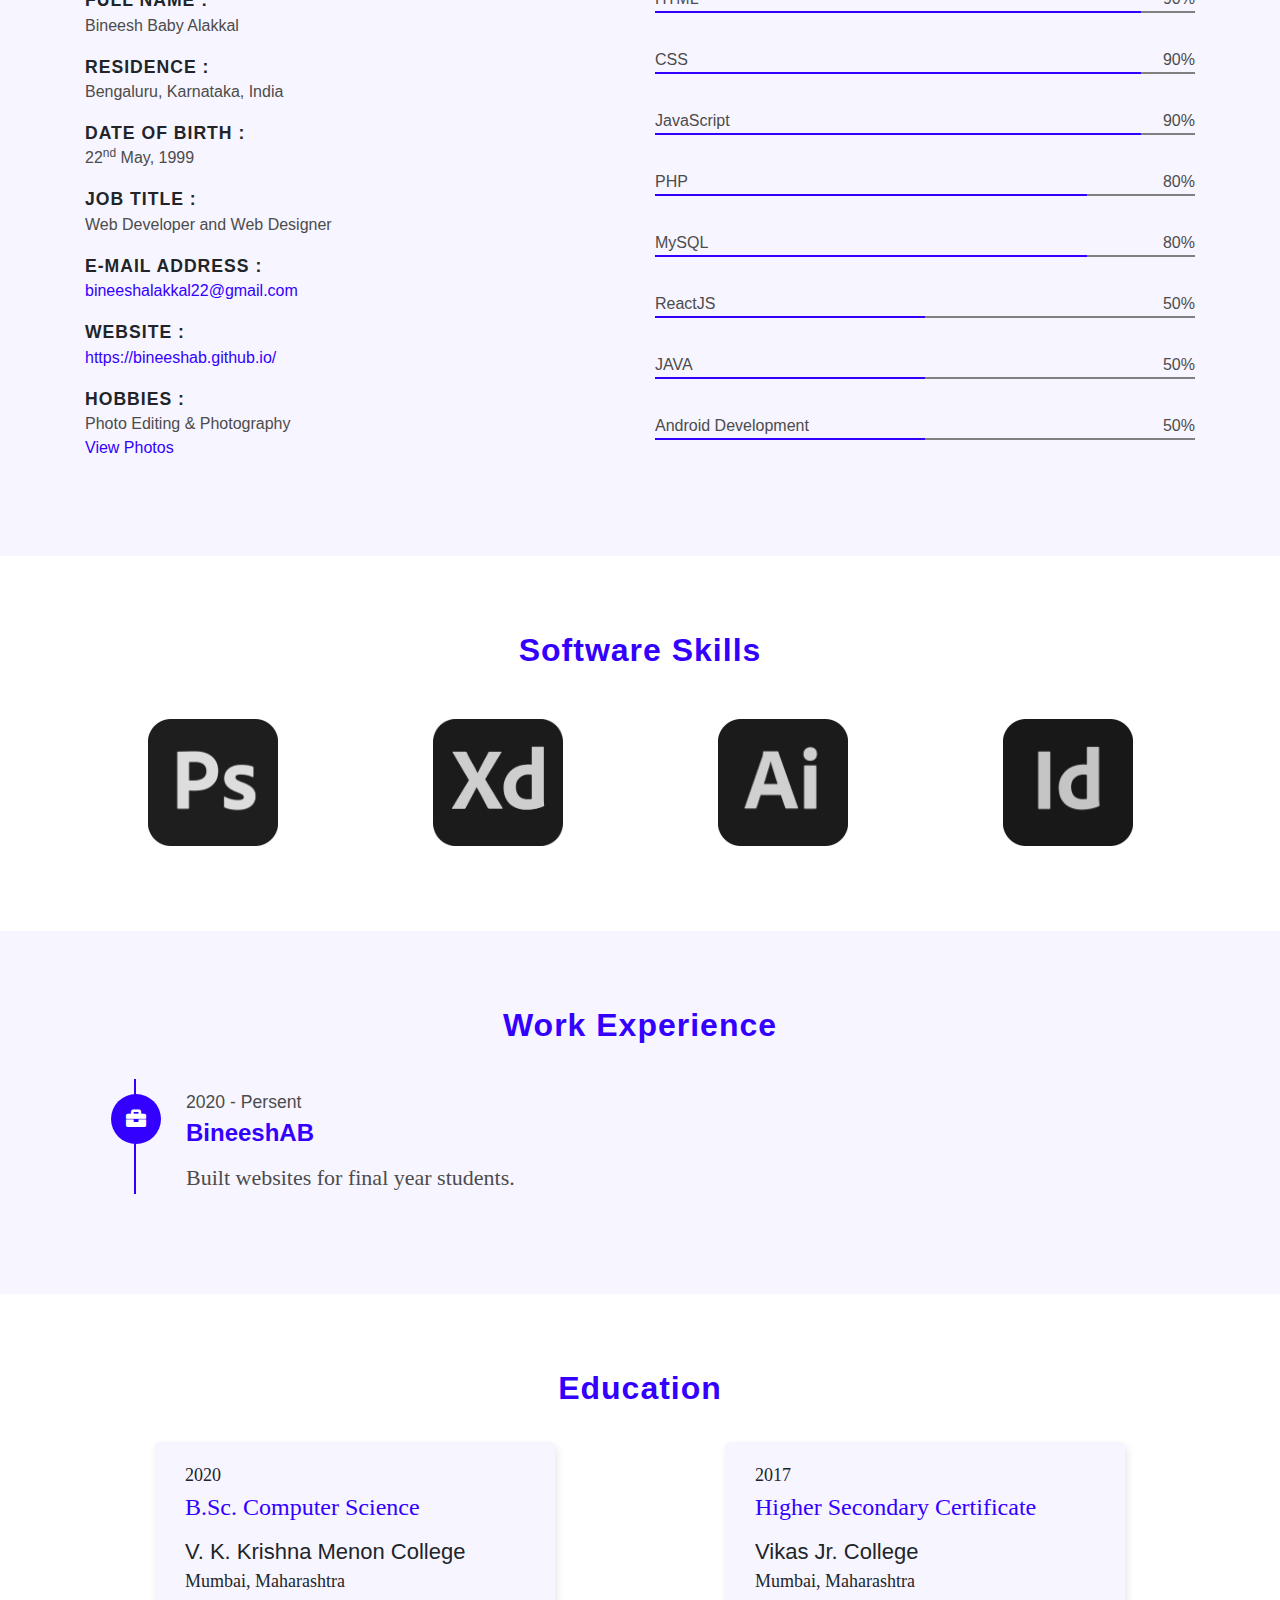
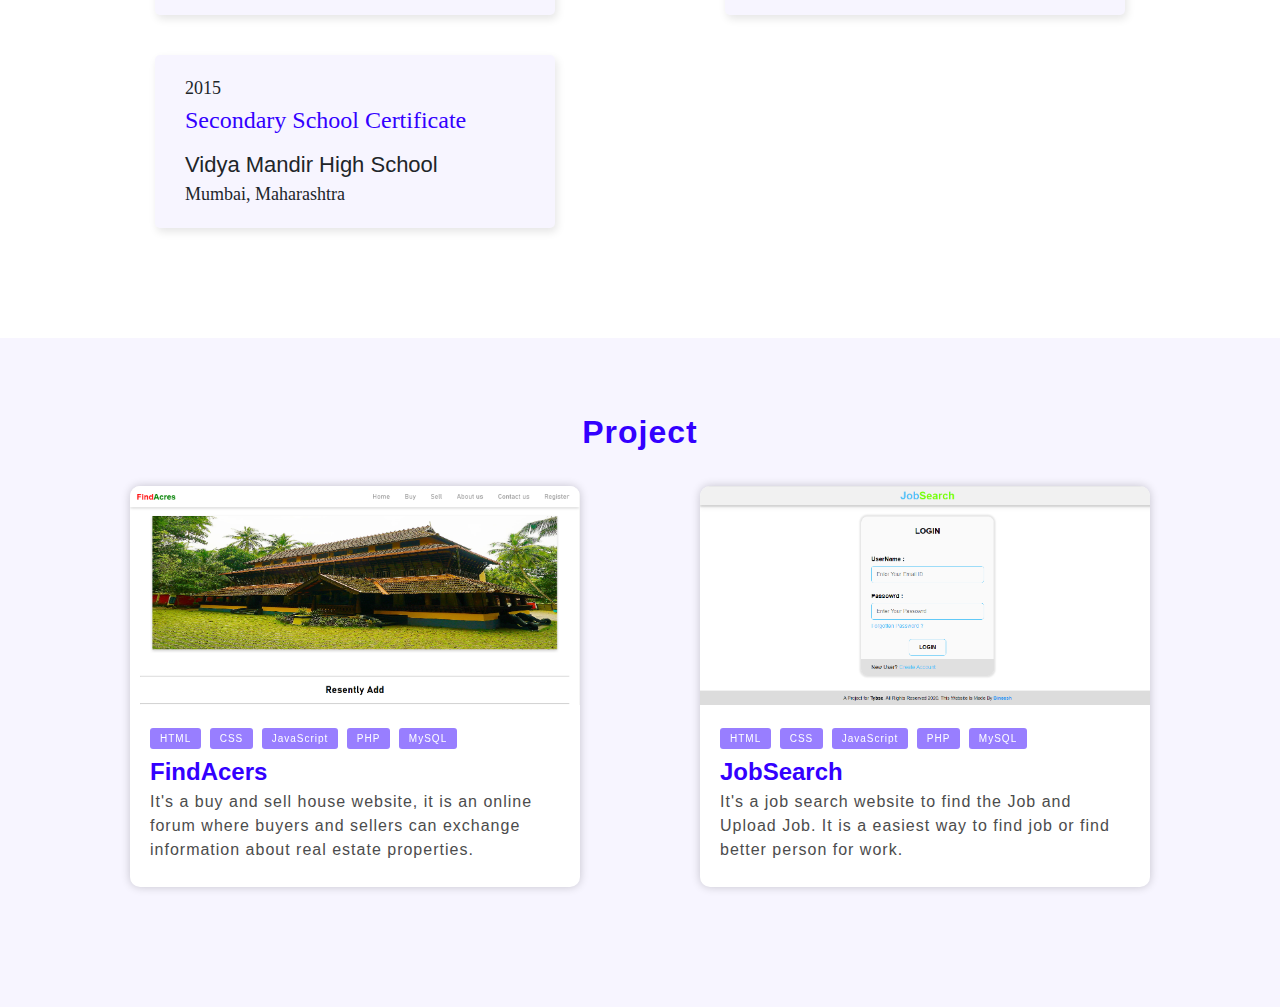
==== commit dd90c6b1: "Add All Files" ====
--- a/index.html
+++ b/index.html
@@ -1,498 +1,453 @@
-<!DOCTYPE html>
-<html lang="en">
-	<head>
-		<title>Portfolio | Bineesh AB</title>
-
-		<meta charset="UTF-8">
-		<meta name="viewport" content="width=device-width, initial-scale=1.0">
-
-		<link rel="stylesheet" href="css/bootstrap.css">
-		<link rel="stylesheet" href="css/style.css">
-		<link rel="stylesheet" href="css/header.css">
-		<link rel="stylesheet" href="css/slider.css">
-		<link rel="stylesheet" href="css/footer.css">
-
-		<link rel="stylesheet" href="css/home.css">
-		<link rel="stylesheet" href="css/about.css">
-		<link rel="stylesheet" href="css/profile.css">
-		<link rel="stylesheet" href="css/experience.css">
-		<link rel="stylesheet" href="css/education.css">
-		<link rel="stylesheet" href="css/project.css">
-		<link rel="stylesheet" href="css/softwareskills.css">
-
-		<link rel="stylesheet" href="fontawesome/css/all.css">
-		<link rel="stylesheet" href="fontawesome/css/fontawesome.css">
-	</head>
-	<body>
-		<header class="header" id="header">
-			<div class="container">
-				<span class="logo">
-					<a href="">Bineesh<span class="highLight">AB</span></a>
-				</span>
-				<span class="menu" onclick="openNav()">
-					<div class="menBtn"></div>
-					<div class="menBtn"></div>
-					<div class="menBtn"></div>
-				</span>
-			</div>
-		</header>
-		<div class="sliderBg" id="sliderBg">
-			<div class="slider" id="slider">
-				<ul>
-					<li>
-						<span class="closeBtn" id="closeBtn" onclick="closeNav()">x</span>
-					</li>
-					<li>
-						<a href="#home" onclick="closeNav()">
-							<i class="fa fa-home"></i>
-							<span>Home</span>
-						</a>
-					</li>
-					<li>
-						<a href="#about" onclick="closeNav()">
-							<i class="fas fa-id-card"></i>
-							<span>About</span>
-						</a>
-					</li>
-					<li>
-						<a href="#profile" onclick="closeNav()">
-							<i class="far fa-user"></i>
-							<span>Profile</span>
-						</a>
-					</li>
-					<li>
-						<a href="#experience" onclick="closeNav()">
-							<i class="fa fa-briefcase"></i>
-							<span>Experience</span>
-						</a>
-					</li>
-					<li>
-						<a href="#education" onclick="closeNav()">
-							<i class="fa fa-graduation-cap"></i>
-							<span>Education</span>
-						</a>
-					</li>
-					<li>
-						<a href="#project" onclick="closeNav()">
-							<i class="fa fa-cogs"></i>
-							<span>Project</span>
-						</a>
-					</li>
-				</ul>
-			</div>
-		</div>
-		<div class="home" id="home">
-			<div class="stars">
-				<div class="star"></div>
-				<div class="star"></div>
-				<div class="star"></div>
-				<div class="star"></div>
-				<div class="star"></div>
-				<div class="star"></div>
-				<div class="star"></div>
-				<div class="star"></div>
-				<div class="star"></div>
-				<div class="star"></div>
-				<div class="star"></div>
-				<div class="star"></div>
-				<div class="star"></div>
-				<div class="star"></div>
-				<div class="star"></div>
-				<div class="star"></div>
-			</div>
-			<div class="bgImg">
-				<img src="img/earth.png" alt="">
-			</div>
-			<div class="container">
-				<div class="myInfo">
-					<div class="msg">Hello, I'm</div>
-					<div class="name">Bineesh Alakkal</div>
-					<div class="myWork">
-						I am a <span class="highLight">Web 
-						<span class="txt-rotate highLight" data-period="2000" data-rotate='[" Developer"," Designer"]'></span>
-						</span>
-					</div>
-				</div>
-				<div class="socialLink">
-					<a href="https://www.facebook.com/profile.php?id=100008988073916" target="_blank">
-						<i class="fab fa-facebook-f" aria-hidden="true"></i>
-					</a>
-					<a href="https://www.linkedin.com/in/bineesh-alakkal-636088200/"  target="_blank">
-						<i class="fab fa-linkedin-in" aria-hidden="true"></i>
-					</a>
-					<a href="https://www.instagram.com/a_bineesh_/"  target="_blank">
-						<i class="fab fa-instagram" aria-hidden="true"></i>
-					</a>
-				</div>
-			</div>
-			<!-- <div class="bottomWave">
-				<svg xmlns="http://www.w3.org/2000/svg" width="auto" height="30" viewBox="0 0 auto 30">
-					<path id="Path_1" data-name="Path 1" d="M0,778.541V764.957c31.216-8.714,113.23-14.663,206.932-10.543,122.732.834,191.233,20.01,362.487.834,107.034-10.839,255.454-7.5,348.216,3.335,99.9,13.34,159.837,12.506,286.85-2.5C1378.593,746.077,1400,778.6,1400,778.6Z" transform="translate(0 -748.597)" fill="#fff"/>
-				</svg>
-			</div>	 -->
-		</div>
-		<div class="about"  id="about">
-			<div class="container">
-				<div class="sectionTitle">About</div>
-				<div class="row">
-					<div class="profileImage col-md-4 col-sm-12">
-						<img src="img/profileImage.png">
-					</div>
-					<div class="content col-md-8 col-sm-12">
-						<p class="jobTitle">Web Developer And Web Designer</p>
-						<div class="myDescription">
-							<p>
-								My name is <span class="highLight">Bineesh Alakkal</span> and I'm <span class="highLight" id="mdob">22</span> years old. Hard-worker, And I always look a challenging and good opportunity to learn and adopt the new technologies for my career growth.
-							</p>
-						</div>
-						<div class="downloadCV">
-							<a href="https://drive.google.com/file/d/1Ws0uTEaFVu_Y_hvq2Q_ZuslP7xesxJyy/view?usp=sharing" target="_blank" download>
-								<button class="downloadBtn">Download CV</button>
-							</a>
-						</div>
-					</div>
-				</div>
-			</div>
-		</div>
-
-		<section class="profile" id="profile">
-			<div class="container">
-				<div class="row">
-					<p class="sectionTitle">
-						Profile
-					</p>
-					<div class="col-md-6 col-sm-12">
-						<div class="personalDetails">
-							<div class="profileHeadline">
-								Personal Information
-							</div>
-							<div class="profileDescritption">
-								<div class="myFullname">
-									<p>
-										<span class="personalTitle">
-											FULL NAME :<br>
-										</span>
-										<span class="personalDetail">
-											Bineesh Baby Alakkal
-										</span>
-									</p>
-								</div>
-								<div class="myResidence">
-									<p>
-										<span class="personalTitle">
-											RESIDENCE :<br>
-										</span>
-										<span class="personalDetail">
-											Bengaluru, Karnataka, India
-										</span>
-									</p>
-								</div>
-								<div class="myDOB">
-									<p>
-										<span class="personalTitle">
-											DATE OF BIRTH :<br></span>
-										<span class="personalDetail">
-											22<sup>nd</sup> May, 1999
-										</span>
-									</p>
-								</div>
-								<div class="myJob">
-									<p>
-										<span class="personalTitle">
-											JOB TITLE :<br></span>
-										<span class="personalDetail">
-											Web Developer and Web Designer
-										</span>
-									</p>
-								</div>
-								<div class="myJob">
-									<p>
-										<span class="personalTitle">
-											E-MAIL ADDRESS :<br>
-										</span>
-										<span class="personalDetail">
-											<a href="mailto:bineeshalakkal22@gmail.com">bineeshalakkal22@gmail.com</a>
-										</span>
-									</p>
-								</div>
-								<div class="myJob">
-									<p>
-										<span class="personalTitle">
-											WEBSITE :<br>
-										</span>
-										<span class="personalDetail">
-											<a href="https://bineeshab.github.io/">https://bineeshab.github.io/</a>
-										</span>
-									</p>
-								</div>
-								<div class="myJob">
-									<p>
-										<span class="personalTitle">
-											HOBBIES :<br>
-										</span>
-										<span class="personalDetail">
-											Photo Editing & Photography<br>
-											<!-- <a href="gallery.html" target="_blank">View Photos</a> -->
-										</span>
-									</p>
-								</div>
-							</div>
-						</div>
-					</div>
-					<div class="col-md-6 col-sm-12">
-						<div class="skillsDetails">
-							<div class="skillsHeadline">
-								Programming Skils
-							</div>
-							<div class="skillsDescritption">
-								<div class="skillBorder">
-									<div class="skillBorder">
-										<div class="skillPercentage">
-											<div class="mySkills" style="width: 90%">
-												HTML<span class="myPercentage">90%</span>
-											</div>
-										</div>
-									</div>
-								</div>
-								<div class="skillBorder">
-									<div class="skillBorder">
-										<div class="skillPercentage">
-											<div class="mySkills" style="width: 90%">
-												CSS<span class="myPercentage">90%</span>
-											</div>
-										</div>
-									</div>
-								</div>
-								<div class="skillBorder">
-									<div class="skillBorder">
-										<div class="skillPercentage">
-											<div class="mySkills" style="width: 90%">
-												JavaScript<span class="myPercentage">90%</span>
-											</div>
-										</div>
-									</div>
-								</div>
-								<div class="skillBorder">
-									<div class="skillBorder">
-										<div class="skillPercentage">
-											<div class="mySkills" style="width: 80%">
-												PHP<span class="myPercentage">80%</span>
-											</div>
-										</div>
-									</div>
-								</div>
-								<div class="skillBorder">
-									<div class="skillBorder">
-										<div class="skillPercentage">
-											<div class="mySkills" style="width: 80%">
-												MySQL<span class="myPercentage">80%</span>
-											</div>
-										</div>
-									</div>
-								</div>
-								<div class="skillBorder">
-									<div class="skillBorder">
-										<div class="skillPercentage">
-											<div class="mySkills" style="width: 70%">
-												ReactJS<span class="myPercentage">70%</span>
-											</div>
-										</div>
-									</div>
-								</div>
-									<div class="skillBorder">
-										<div class="skillBorder">
-											<div class="skillPercentage">
-												<div class="mySkills" style="width: 50%">
-													Android Development
-													<span class="myPercentage">50%</span>
-												</div>
-											</div>
-										</div>
-									</div>
-								</div>
-							</div>
-						</div>
-					</div>
-				</div>
-			</div>
-		</section>
-
-		<section class="softwareSkills" id="softwareSkills">
-			<div class="row">
-				<div class="col-lg-2 col-sm-12">
-					<div class="softwareSkillsTitle">
-						Software Skills
-					</div>
-				</div>
-				<div class="col-lg-10 col-sm-12">
-					<div class="softwareLogos">
-						<div class="logoImg">
-							<img src="img/photoshop.png" alt="PS Logo">
-						</div>
-						<div class="logoImg">
-							<img src="img/xd.png" alt="XD Logo">
-						</div>
-						<div class="logoImg">
-							<img src="img/illustrator.png" alt="Illustrator Logo">
-						</div>
-						<div class="logoImg">
-							<img src="img/indesign.png" alt="InDesign Logo">
-						</div>
-					</div>
-				</div>
-			</div>
-		</section>
-
-		<section class="experience" id="experience">
-			<div class="container">
-				<div class="sectionTitle">
-					Work Experience
-				</div>
-				<div class="experienceSection">
-					<div class="item">
-						<i class="experienceIcon fa fa-briefcase"></i>
-				 		<div class="experienceYear">
-							2020 - Persent
-						</div>
-						<div class="workedCompanyName">
-							BineeshAB
-						</div>
-						<div class="workedPosition">
-							<ul>
-								<li>Built websites for final year students.</li>
-							</ul>
-						</div>
-					</div>
-				</div>
-			</div>
-		</section>
-
-		<section class="education" id="education">
-			<div class="container">
-				<div class="sectionTitle">
-					Education
-				</div>
-				<div class="educationDetails">
-					<div class="row">
-						<div class="educationCardList col-md-6 col-sm-12">
-							<div class="educationCard">
-								<div class="educatedYear">
-									2020
-								</div>
-								<div class="educatedCourse">
-									B.Sc. Computer Science
-								</div>
-								<div class="educatedInstituted">
-									V. K. Krishna Menon College
-								</div>
-								<div class="educatedPlace">
-									Mumbai, Maharashtra
-								</div>
-							</div>
-						</div>
-						<div class="educationCardList col-md-6 col-sm-12">
-							<div class="educationCard">
-								<div class="educatedYear">
-									2017
-								</div>
-								<div class="educatedCourse">
-									Higher Secondary Certificate
-								</div>
-								<div class="educatedInstituted">
-									Vikas Jr. College
-								</div>
-								<div class="educatedPlace">
-									Mumbai, Maharashtra
-								</div>
-							</div>
-						</div>
-						<div class="educationCardList col-md-6 col-sm-12">
-							<div class="educationCard">
-								<div class="educatedYear">
-									2015
-								</div>
-								<div class="educatedCourse">
-									Secondary School Certificate
-								</div>
-								<div class="educatedInstituted">
-									Vidya Mandir High School
-								</div>
-								<div class="educatedPlace">
-									Mumbai, Maharashtra
-								</div>
-							</div>
-						</div>
-					</div>
-				</div>
-			</div>
-		</section>
-
-		<section class="project" id="project">
-			<div class="container">
-				<div class="sectionTitle">
-					Project
-				</div>
-				<div class="profileDeatils">
-					<div class="row">
-						<div class="col-sm-6">
-							<div class="projectCard">
-								<a href="http://findacres.epizy.com/" target="_blank">
-									<div class="projectImage">
-										<img src="img/jobsearch.png" />
-									</div>
-									<div class="projectContent">
-										<div class="usedLanguages">
-											<span class="languageName">HTML</span>
-											<span class="languageName">CSS</span>
-											<span class="languageName">JavaScript</span>
-											<span class="languageName">PHP</span>
-											<span class="languageName">MySQL</span>
-										</div>
-										<div class="projectName">
-											FindAcers
-										</div>
-										<div class="projectDescrption">
-											It's a buy and sell house website, it is an online forum where buyers and sellers can exchange information about real estate properties.
-										</div>
-									</div>
-								</a>
-							</div>
-						</div>
-						<div class="col-sm-6">
-							<div class="projectCard">
-								<a href="http://jobsearch.great-site.net/" target="_blank">
-									<div class="projectImage">
-										<img src="img/findacers.png" />
-									</div>
-									<div class="projectContent">
-										<div class="usedLanguages">
-											<span class="languageName">HTML</span>
-											<span class="languageName">CSS</span>
-											<span class="languageName">JavaScript</span>
-											<span class="languageName">PHP</span>
-											<span class="languageName">MySQL</span>
-										</div>
-										<div class="projectName">
-											JobSearch
-										</div>
-										<div class="projectDescrption">
-											It's a job search website to find the Job and Upload Job. It is a easiest way to find job or find better person for work.
-										</div>
-									</div>
-								</a>
-							</div>
-						</div>
-					</div>
-				</div>
-			</div>
-		</section>
-		
-		<div class="footer">
-			<p>Copyright @ 2020 - <span id="year"></span></p>
-		</div>
-		<script src="js/onscroll.js"></script>
-		<script src="js/slider.js"></script>
-		<script src="js/autotyping.js"></script>
-		<script src="js/date.js"></script>
-	</body>
-</html>
+<!DOCTYPE html>
+<html lang="en">
+    <head>
+        <title>Portfolio - BineeshAB</title>
+        <meta charset="UTF-8">
+        <meta http-equiv="X-UA-Compatible" content="IE=edge">
+        <meta name="viewport" content="width=device-width, initial-scale=1.0">
+		<link rel="shortcut icon" href="images/ablogo.png" type="image/png">
+        <link rel="stylesheet" href="css/bootstrap/bootstrap.css">
+        <link rel="stylesheet" href="css/style.css">
+        <link rel="stylesheet" href="css/header.css">
+        <link rel="stylesheet" href="css/slider.css">
+        <link rel="stylesheet" href="css/home.css">
+        <link rel="stylesheet" href="css/about.css">
+        <link rel="stylesheet" href="css/profile.css">
+        <link rel="stylesheet" href="css/softwareskills.css">
+        <link rel="stylesheet" href="css/experience.css">
+        <link rel="stylesheet" href="css/education.css">
+        <link rel="stylesheet" href="css/project.css">
+        <link rel="stylesheet" href="css/footer.css">
+
+        <link rel="stylesheet" href="css/icons/css/all.css">
+        <link rel="stylesheet" href="css/icons/css/fontawesome.min.css">
+    </head>
+    <body>
+        <header class="header" id="header">
+			<div class="container">
+				<span class="logo">
+					<a href="">Bineesh<span class="highLight">AB</span></a>
+				</span>
+				<span class="menu" onclick="openNav()">
+					<div class="menBtn"></div>
+					<div class="menBtn"></div>
+					<div class="menBtn"></div>
+				</span>
+			</div>
+		</header>
+        <div class="sliderBg" id="sliderBg">
+			<div class="slider" id="slider">
+				<ul>
+					<li>
+						<span class="closeBtn" id="closeBtn" onclick="closeNav()">x</span>
+					</li>
+					<li>
+						<a href="#home" onclick="closeNav()">
+							<i class="fas fa-home"></i>
+							<span>Home</span>
+						</a>
+					</li>
+					<li>
+						<a href="#about" onclick="closeNav()">
+							<i class="fas fa-id-card"></i>
+							<span>About</span>
+						</a>
+					</li>
+					<li>
+						<a href="#profile" onclick="closeNav()">
+							<i class="far fa-user"></i>
+							<span>Profile</span>
+						</a>
+					</li>
+					<li>
+						<a href="#experience" onclick="closeNav()">
+							<i class="fas fa-briefcase"></i>
+							<span>Experience</span>
+						</a>
+					</li>
+					<li>
+						<a href="#education" onclick="closeNav()">
+							<i class="fa fa-graduation-cap"></i>
+							<span>Education</span>
+						</a>
+					</li>
+					<li>
+						<a href="#project" onclick="closeNav()">
+							<i class="fa fa-cogs"></i>
+							<span>Project</span>
+						</a>
+					</li>
+					<li>
+						<a href="gallery.html" onclick="closeNav()">
+							<i class="fa fa-image"></i>
+							<span>Photographs</span>
+						</a>
+					</li>
+				</ul>
+			</div>
+		</div>
+        <section class="home" id="home">
+            <div class="bgImg">
+				<img src="images/earth.png" alt="Earth Photo">
+			</div>
+            <div class="container">
+				<div class="myInfo">
+					<div class="msg">Hello, I'm</div>
+					<div class="name">Bineesh Alakkal</div>
+					<div class="myWork">
+						I am a <span class="highLight">Web
+							<span class="txt-rotate highLight" data-period="2000" data-rotate='[" Developer"," Designer"]'></span>
+						</span>
+					</div>
+				</div>
+				<div class="socialLink">
+					<a href="https://www.facebook.com/profile.php?id=100008988073916" target="_blank">
+						<i class="fab fa-facebook-f" aria-hidden="true"></i>
+					</a>
+					<a href="https://www.linkedin.com/in/bineesh-alakkal-636088200/"  target="_blank">
+						<i class="fab fa-linkedin-in" aria-hidden="true"></i>
+					</a>
+					<a href="https://www.instagram.com/a_bineesh_/"  target="_blank">
+						<i class="fab fa-instagram" aria-hidden="true"></i>
+					</a>
+				</div>
+			</div>
+        </section>
+        <section class="about"  id="about">
+			<div class="container">
+				<div class="sectionTitle">About</div>
+				<div class="row">
+					<div class="profileImage col-md-4 col-sm-12">
+						<img src="images/profileImage.png" alt="Bineesh Alakkal's Photo">
+					</div>
+					<div class="content col-md-8 col-sm-12">
+						<p class="jobTitle">Web Developer And Web Designer</p>
+						<div class="myDescription">
+							<p>
+								My name is <span class="highLight">Bineesh Alakkal</span> and I'm <span class="highLight" id="mdob">22</span> years old. Hard-worker, and I always look a challenging and good opportunity to learn and adopt the new technologies for my career growth.
+							</p>
+						</div>
+						<div class="downloadCV">
+							<a href="https://drive.google.com/file/d/1Ws0uTEaFVu_Y_hvq2Q_ZuslP7xesxJyy/view?usp=sharing" target="_blank" download>
+								<button class="downloadBtn">Download CV</button>
+							</a>
+						</div>
+					</div>
+				</div>
+			</div>
+		</section>
+        <section class="profile" id="profile">
+			<div class="container">
+                <div class="sectionTitle">Profile</div>
+				<div class="row">
+					<div class="col-md-6 col-sm-12">
+						<div class="personalDetails">
+							<div class="profileHeadline">
+								Personal Information
+							</div>
+							<div class="profileDescritption">
+								<div class="myFullname">
+									<p>
+										<span class="personalTitle">
+											FULL NAME :<br>
+										</span>
+										<span class="personalDetail">
+											Bineesh Baby Alakkal
+										</span>
+									</p>
+								</div>
+								<div class="myResidence">
+									<p>
+										<span class="personalTitle">
+											RESIDENCE :<br>
+										</span>
+										<span class="personalDetail">
+											Bengaluru, Karnataka, India
+										</span>
+									</p>
+								</div>
+								<div class="myDOB">
+									<p>
+										<span class="personalTitle">
+										DATE OF BIRTH :<br></span>
+										<span class="personalDetail">
+											22<sup>nd</sup> May, 1999
+										</span>
+									</p>
+								</div>
+								<div class="myJob">
+									<p>
+										<span class="personalTitle">
+										JOB TITLE :<br></span>
+										<span class="personalDetail">
+											Web Developer and Web Designer
+										</span>
+									</p>
+								</div>
+								<div class="myJob">
+									<p>
+										<span class="personalTitle">
+											E-MAIL ADDRESS :<br>
+										</span>
+										<span class="personalDetail">
+											<a href="mailto:bineeshalakkal22@gmail.com">bineeshalakkal22@gmail.com</a>
+										</span>
+									</p>
+								</div>
+								<div class="myJob">
+									<p>
+										<span class="personalTitle">
+											WEBSITE :<br>
+										</span>
+										<span class="personalDetail">
+											<a href="https://bineeshab.github.io/">https://bineeshab.github.io/</a>
+										</span>
+									</p>
+								</div>
+								<div class="myJob">
+									<p>
+										<span class="personalTitle">
+											HOBBIES :<br>
+										</span>
+										<span class="personalDetail">
+											Photo Editing & Photography<br>
+											<a href="gallery.html" target="_blank">View Photos</a>
+										</span>
+									</p>
+								</div>
+							</div>
+						</div>
+					</div>
+					<div class="col-md-6 col-sm-12">
+						<div class="skillsDetails">
+							<div class="skillsHeadline">
+								Programming Skills
+							</div>
+							<div class="skillsDescritption">
+								<div class="learnedPercentage">
+                                    <span class="learned">HTML</span>
+                                    <span class="percentage">90%</span>
+                                    <div class="barBg"><div class="bar" style="width: 90%"></div></div>
+                                </div>
+                                <div class="learnedPercentage">
+                                    <span class="learned">CSS</span>
+                                    <span class="percentage">90%</span>
+                                    <div class="barBg"><div class="bar" style="width: 90%"></div></div>
+                                </div>
+                                <div class="learnedPercentage">
+                                    <span class="learned">JavaScript</span>
+                                    <span class="percentage">90%</span>
+                                    <div class="barBg"><div class="bar" style="width: 90%"></div></div>
+                                </div>
+                                <div class="learnedPercentage">
+                                    <span class="learned">PHP</span>
+                                    <span class="percentage">80%</span>
+                                    <div class="barBg"><div class="bar" style="width: 80%"></div></div>
+                                </div>
+                                <div class="learnedPercentage">
+                                    <span class="learned">MySQL</span>
+                                    <span class="percentage">80%</span>
+                                    <div class="barBg"><div class="bar" style="width: 80%"></div></div>
+                                </div>
+                                <div class="learnedPercentage">
+                                    <span class="learned">ReactJS</span>
+                                    <span class="percentage">50%</span>
+                                    <div class="barBg"><div class="bar" style="width: 50%"></div></div>
+                                </div>
+                                <div class="learnedPercentage">
+                                    <span class="learned">JAVA</span>
+                                    <span class="percentage">50%</span>
+                                    <div class="barBg"><div class="bar" style="width: 50%"></div></div>
+                                </div>
+                                <div class="learnedPercentage">
+                                    <span class="learned">Android Development</span>
+                                    <span class="percentage">50%</span>
+                                    <div class="barBg"><div class="bar" style="width: 50%"></div></div>
+                                </div>
+							</div>
+						</div>
+					</div>
+				</div>
+			</div>
+		</section>
+        <section class="softwareSkills" id="softwareSkills">
+			<div class="container">
+				<div class="sectionTitle">
+					Software Skills
+				</div>
+				<div class="softwareLogos">
+					<div class="row">
+						<div class="col-lg-3 col-md-6 col-sm-6">
+							<div class="logoImg">
+								<img src="images/icons/photoshop.png" alt="PS Logo">
+							</div>
+						</div>
+						<div class="col-lg-3 col-md-6 col-sm-6">
+							<div class="logoImg">
+								<img src="images/icons/xd.png" alt="XD Logo">
+							</div>
+						</div>
+						<div class="col-lg-3 col-md-6 col-sm-6">
+							<div class="logoImg">
+								<img src="images/icons/illustrator.png" alt="Illustrator Logo">
+							</div>
+						</div>
+						<div class="col-lg-3 col-md-6 col-sm-6">
+							<div class="logoImg">
+								<img src="images/icons/indesign.png" alt="InDesign Logo">
+							</div>
+						</div>
+					</div>
+				</div>
+			</div>
+		</section>
+        <section class="experience" id="experience">
+			<div class="container">
+				<div class="sectionTitle">
+					Work Experience
+				</div>
+				<div class="experienceSection">
+					<div class="item">
+						<i class="experienceIcon fa fa-briefcase"></i>
+						<div class="experienceYear">
+							2020 - Persent
+						</div>
+						<div class="workedCompanyName">
+							BineeshAB
+						</div>
+						<div class="workedPosition">
+							<ul>
+								<li>Built websites for final year students.</li>
+							</ul>
+						</div>
+					</div>
+				</div>
+			</div>
+		</section>
+        <section class="education" id="education">
+			<div class="container">
+				<div class="sectionTitle">
+					Education
+				</div>
+				<div class="educationDetails">
+					<div class="row">
+						<div class="educationCardList col-md-6 col-sm-12">
+							<div class="educationCard">
+								<div class="educatedYear">
+									2020
+								</div>
+								<div class="educatedCourse">
+									B.Sc. Computer Science
+								</div>
+								<div class="educatedInstituted">
+									V. K. Krishna Menon College
+								</div>
+								<div class="educatedPlace">
+									Mumbai, Maharashtra
+								</div>
+							</div>
+						</div>
+						<div class="educationCardList col-md-6 col-sm-12">
+							<div class="educationCard">
+								<div class="educatedYear">
+									2017
+								</div>
+								<div class="educatedCourse">
+									Higher Secondary Certificate
+								</div>
+								<div class="educatedInstituted">
+									Vikas Jr. College
+								</div>
+								<div class="educatedPlace">
+									Mumbai, Maharashtra
+								</div>
+							</div>
+						</div>
+						<div class="educationCardList col-md-6 col-sm-12">
+							<div class="educationCard">
+								<div class="educatedYear">
+									2015
+								</div>
+								<div class="educatedCourse">
+									Secondary School Certificate
+								</div>
+								<div class="educatedInstituted">
+									Vidya Mandir High School
+								</div>
+								<div class="educatedPlace">
+									Mumbai, Maharashtra
+								</div>
+							</div>
+						</div>
+					</div>
+				</div>
+			</div>
+		</section>
+		<section class="project" id="project">
+			<div class="container">
+				<div class="sectionTitle">
+					Project
+				</div>
+				<div class="profileDeatils">
+					<div class="row">
+						<div class="col-sm-6">
+							<div class="projectCard">
+								<a href="http://findacres.epizy.com/" target="_blank">
+									<div class="projectImage">
+										<img src="images/findacers.png" />
+									</div>
+									<div class="projectContent">
+										<div class="usedLanguages">
+											<span class="languageName">HTML</span>
+											<span class="languageName">CSS</span>
+											<span class="languageName">JavaScript</span>
+											<span class="languageName">PHP</span>
+											<span class="languageName">MySQL</span>
+										</div>
+										<div class="projectName">
+											FindAcers
+										</div>
+										<div class="projectDescrption">
+											It's a buy and sell house website, it is an online forum where buyers and sellers can exchange information about real estate properties.
+										</div>
+									</div>
+								</a>
+							</div>
+						</div>
+						<div class="col-sm-6">
+							<div class="projectCard">
+								<a href="http://jobsearch.great-site.net/" target="_blank">
+									<div class="projectImage">
+										<img src="images/jobsearch.png" />
+									</div>
+									<div class="projectContent">
+										<div class="usedLanguages">
+											<span class="languageName">HTML</span>
+											<span class="languageName">CSS</span>
+											<span class="languageName">JavaScript</span>
+											<span class="languageName">PHP</span>
+											<span class="languageName">MySQL</span>
+										</div>
+										<div class="projectName">
+											JobSearch
+										</div>
+										<div class="projectDescrption">
+											It's a job search website to find the Job and Upload Job. It is a easiest way to find job or find better person for work.
+										</div>
+									</div>
+								</a>
+							</div>
+						</div>
+					</div>
+				</div>
+			</div>
+		</section>
+        <div class="footer">
+			<p>Copyright @ 2020 - <span id="year"></span></p>
+		</div>
+        <script src="js/onscroll.js"></script>
+		<script src="js/slider.js"></script>
+		<script src="js/autotyping.js"></script>
+		<script src="js/date.js"></script>
+    </body>
+</html>--- a/css/style.css
+++ b/css/style.css
@@ -1,16 +1,17 @@
 :root{
-	--primaryColor: #3F15EC;
+	--primaryColor: #3300ff;
 	--secondaryColor: #000000;
 	--nightColor: #060611;
 	--bgColor: #FFFFFF;
 	--secondaryBgColor: #f7f5ff;
-	--linkColor: #3F15EC;
+	--linkColor: #3300ff;
 
 	--hoverColor: #060611;
 	--textColor: #4c4c4c;
 
 	--whiteColor: #FFFFFF;
 	--blackColor: #000000;
+	--greyColor: grey;
 
 	/* --primaryColorRGB: rgb(63, 21, 236); */
 	/* --secondaryBgColorRGB: rgb(247, 245, 255); */
@@ -23,19 +24,12 @@
 	padding: 0;
 	/*user-select: none;*/
 }
-/*body::-webkit-scrollbar{
-	width: 15px;
-	background: var(--nightColor);
-}
-body::-webkit-scrollbar-thumb{
-	background: var(--primaryColor);
-	border-radius: 2px;
-}*/
 a{
 	text-decoration: none;
 	color: var(--linkColor);
 }
 a:hover{
+	text-decoration: none;
 	color: var(--hoverColor);
 }
 .highLight{
--- a/css/home.css
+++ b/css/home.css
@@ -4,11 +4,6 @@
 	background: var(--nightColor);
 	display: flex;
 	align-items: center;
-}
-.stars{
-	position: absolute;
-	width: 100%;
-	height: 100%;
 }
 .bgImg{
 	position: absolute;
@@ -29,108 +24,6 @@
 	transition: 0.5s;
 	filter: drop-shadow(0px 0px 10px rgba(225,225,225,0.2));
 	z-index: 1;
-}
-.star{
-	position: absolute;
-	width: 10px;
-	height: 10px;
-	border-radius: 50%;
-	background: var(--whiteColor);
-	animation: blink 1s linear infinite;
-	filter: blur(1px);
-	opacity: 0.2;
-}
-@keyframes blink{
-	0%{
-		transform: scale(1);
-	}
-	50%{
-		transform: scale(0.5);
-		filter: blur(5px);
-	}
-	100%{
-		transform: scale(1);
-	}
-}
-.star:nth-child(1){
-	top: 40vh;
-	left: 9vw;
-	animation-delay: 0.5s;
-}
-.star:nth-child(2){
-	top: 53vh;
-	left: 10vw;
-	animation-delay: 0.1s;
-}
-.star:nth-child(3){
-	top: 25vh;
-	left: 13vw;
-	animation-delay: 0.02s;
-}
-.star:nth-child(4){
-	top: 44vh;
-	left: 14vw;
-	animation-delay: 0.9s;
-}
-.star:nth-child(5){
-	top: 40vh;
-	left: 20vw;
-	animation-delay: 0.4s;
-}
-.star:nth-child(6){
-	top: 61vh;
-	left: 23vw;
-	animation-delay: 0.06s;
-}
-.star:nth-child(7){
-	top: 30vh;
-	left: 26vw;
-	animation-delay: 0.8s;
-}
-.star:nth-child(8){
-	top: 80vh;
-	left: 27vw;
-	animation-delay: 0.3s;
-}
-.star:nth-child(9){
-	top: 64vh;
-	left: 32vw;
-	animation-delay: 0.7s;
-}
-.star:nth-child(10){
-	top: 15vh;
-	left: 33vw;
-	animation-delay: 0.01s;
-}
-.star:nth-child(11){
-	top: 45vh;
-	left: 41vw;
-	animation-delay: 0.5s;
-}
-.star:nth-child(12){
-	top: 90vh;
-	left: 44vw;
-	animation-delay: 0.09s;
-}
-.star:nth-child(13){
-	top: 75vh;
-	left: 47vw;
-	animation-delay: 0.3s;
-}
-.star:nth-child(14){
-	top: 60vh;
-	left: 51vw;
-	animation-delay: 0.07s;
-}
-.star:nth-child(15){
-	top: 52vh;
-	left: 53vw;
-	animation-delay: 0.2s;
-}
-.star:nth-child(16){
-	top: 46vh;
-	left: 62vw;
-	animation-delay: 0.08s;
 }
 .myInfo{
 	font-family: Arial, "Helvetica Neue", Helvetica, sans-serif;
--- a/css/profile.css
+++ b/css/profile.css
@@ -31,17 +31,6 @@
     font-size: 1rem;
     color: var(--textColor);
 }
-.skillBorder{
-	position: relative;
-	margin-bottom: 30px;
-	background: var(--whiteColor);
-	box-shadow: 0px 1px 4px 0px rgba(0,0,0,0.1);
-    border-radius: 5px;
-}
-.skillPercentage{
-	border: 3px var(--whiteColor) solid;
-	border-radius: 15px;
-}
 .mySkills{
 	padding: 4px 15px;
 	border-radius: 5px;
@@ -57,4 +46,28 @@
 	right: 10px;
 	color: #4c4c4c;
 	font-weight: bold;
-}+}
+.learnedPercentage{
+	width: 100%;
+	padding-bottom: 35px;
+	display: flow-root;
+	font-family: Arial, "Helvetica Neue", Helvetica, sans-serif;
+	font-size: 1rem;
+	color: var(--textColor);
+}
+.learned{
+	text-align: left;
+}
+.percentage{
+	float: right;
+}
+.barBg{
+	width: 100%;
+	height: 2px;
+	background: var(--greyColor);
+	/* background: grey; */
+}
+.bar{
+	height: 2px;
+	background: var(--primaryColor);
+}
--- a/css/softwareskills.css
+++ b/css/softwareskills.css
@@ -1,60 +1,35 @@
 .softwareSkills{
     background: var(--whiteColor);
-    overflow: hidden;
+    padding: 70px 0px;
 }
-.softwareSkillsTitle, .softwareLogos{
-    padding: 70px 0;
-}
-.softwareSkillsTitle{
-    background: var(--secondaryBgColor);
-    border-right: 5px solid var(--primaryColor);
-    border-radius: 20px;
-    text-align: right;
-    padding-right: 30px;
-    font-family: Arial, Helvetica, sans-serif;
-    font-size: 1.5rem;
-    font-weight: bold;
-    color: var(--primaryColor);
+.softwareSkills .col-sm-6{
+    width: 50%;
 }
 .softwareLogos{
-    padding: 30px 30px;
-    display: flex;
-    align-items: center;
-    justify-content: space-evenly;
+    margin-top: 15px;
 }
-.softwareLogos img{
-    height: 110px;
-    margin-right: 50px;
+.logoImg{
+    text-align: center;
+}
+.logoImg img{
+    margin-top: 15px;
+    margin-bottom: 15px;
+    width: 130px;
 }
 @media(max-width: 1200px){
 }
 @media(max-width: 992px){
-    .softwareSkillsTitle{
-        text-align: center;
-        padding:0;
-        padding-top: 70px;
-        padding-bottom: 30px;
-        border-right: 0;
-        border-bottom: 5px solid var(--primaryColor);
-    }
 }
 @media(max-width: 768px){
-    .softwareLogos{
-        padding: 30px 0px;
-        display: block;
-    }
-    .softwareLogos .logoImg{
-        margin-bottom: 50px;
-        display: flex;
-        align-items: center;
-        justify-content: center;
-    }
-    .softwareLogos img{
-        margin-right: 0px;
-    }
 }
 @media(max-width: 540px){
-    
+    .softwareLogos{
+        margin-top: 10px;
+    }
+    .logoImg img{
+        margin: 20px 0;
+        width: 100px;
+    }
 }
 @media(max-height: 540px){
 }
--- a/css/footer.css
+++ b/css/footer.css
@@ -12,4 +12,17 @@
 	padding: 0;
 	font-size: 1.2rem;
 	color: #FFF;
+}
+@media(max-width: 1200px){
+}
+@media(max-width: 992px){
+}
+@media(max-width: 768px){
+}
+@media(max-width: 540px){
+	.footer p{
+		font-size: 1rem;
+	}
+}
+@media(max-height: 540px){
 }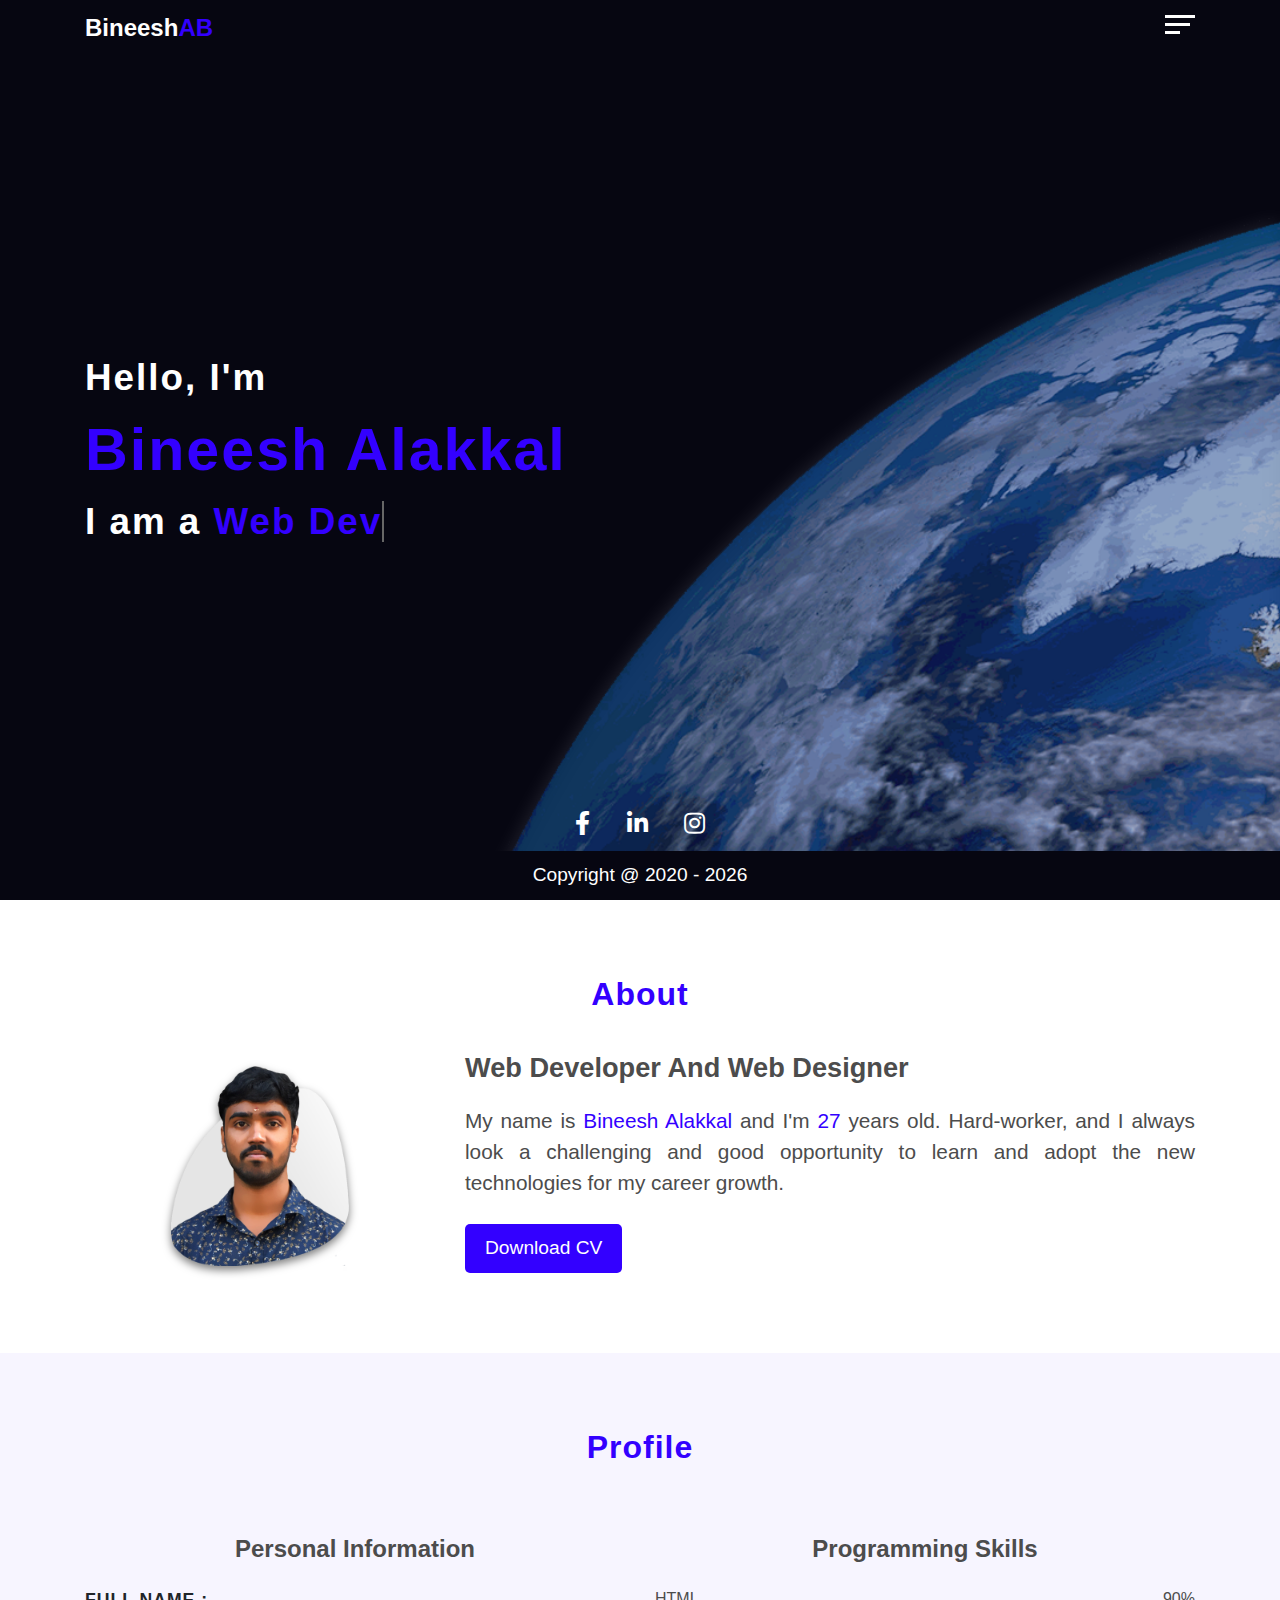
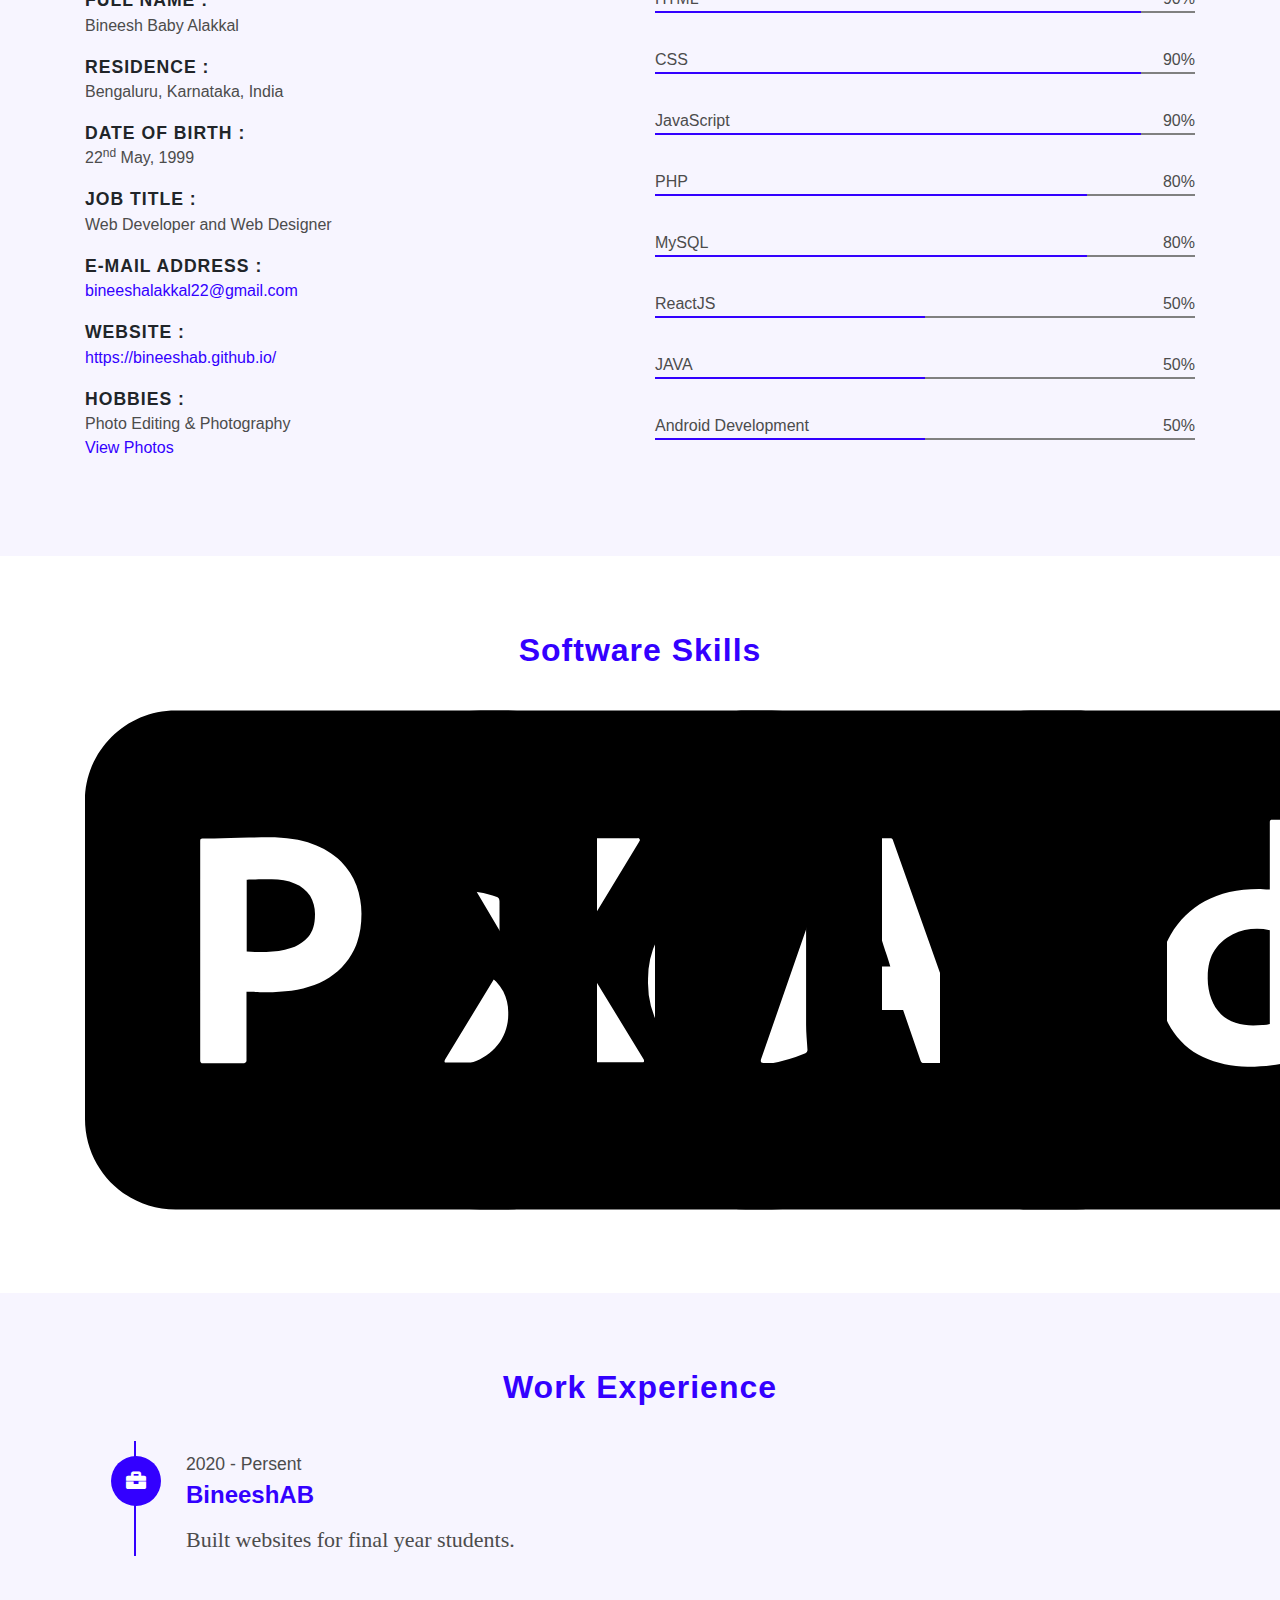
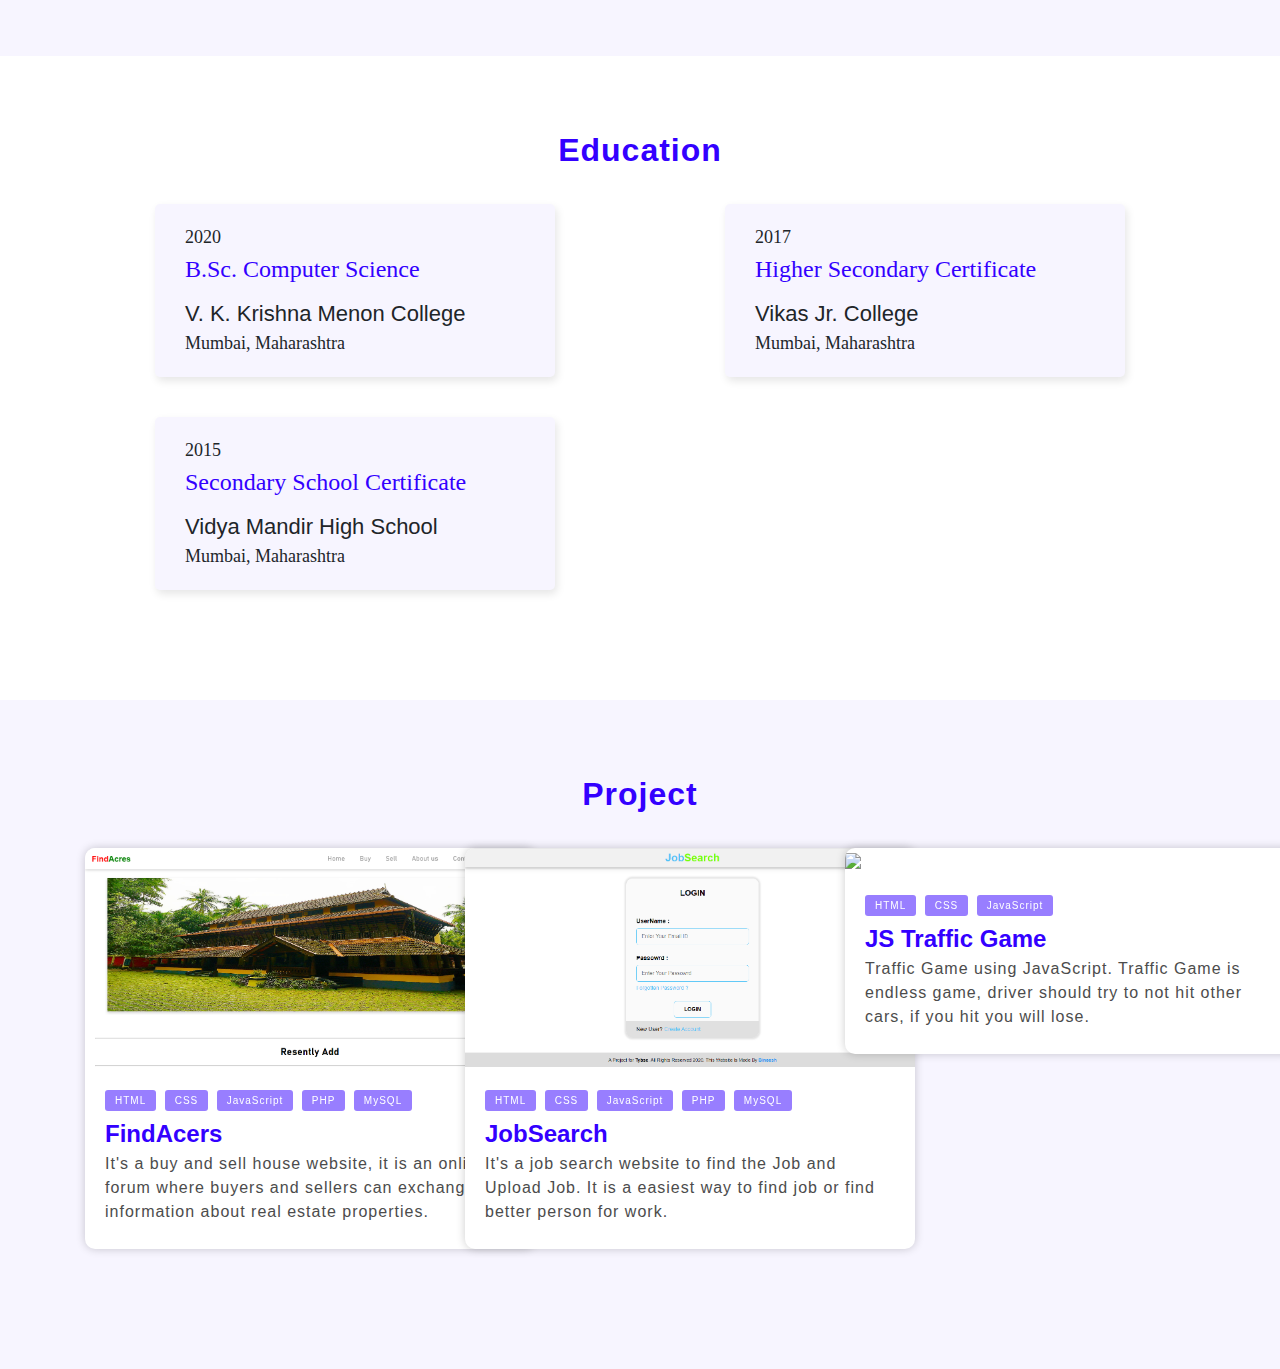
==== commit 58955775: "Updated projects and some icons into svgs" ====
--- a/index.html
+++ b/index.html
@@ -1,26 +1,47 @@
 <!DOCTYPE html>
 <html lang="en">
     <head>
-        <title>Portfolio - BineeshAB</title>
         <meta charset="UTF-8">
-        <meta http-equiv="X-UA-Compatible" content="IE=edge">
-        <meta name="viewport" content="width=device-width, initial-scale=1.0">
-		<link rel="shortcut icon" href="images/ablogo.png" type="image/png">
-        <link rel="stylesheet" href="css/bootstrap/bootstrap.css">
-        <link rel="stylesheet" href="css/style.css">
-        <link rel="stylesheet" href="css/header.css">
-        <link rel="stylesheet" href="css/slider.css">
-        <link rel="stylesheet" href="css/home.css">
-        <link rel="stylesheet" href="css/about.css">
-        <link rel="stylesheet" href="css/profile.css">
-        <link rel="stylesheet" href="css/softwareskills.css">
-        <link rel="stylesheet" href="css/experience.css">
-        <link rel="stylesheet" href="css/education.css">
-        <link rel="stylesheet" href="css/project.css">
-        <link rel="stylesheet" href="css/footer.css">
+	<meta http-equiv="X-UA-Compatible" content="IE=edge">
+	<meta name="viewport" content="width=device-width, initial-scale=1.0">
+	    
+	<link rel="canonical" href="https://bineeshab.github.io/" />
+	<title>BineeshAB | Portfolio</title>
 
-        <link rel="stylesheet" href="css/icons/css/all.css">
-        <link rel="stylesheet" href="css/icons/css/fontawesome.min.css">
+	<meta name="description" content="Portfolio of Bineesh, learn about bineesh's education, projects and experiences and much more.">
+	<meta  name="author" content="Bineesh Alakkal">
+	<meta name="keyword" content="Bineesh, bineesh, BineeshAB, bineeshab, Bineesh Alakkal, bineesh alakkal, Bineesh Portfolio, BineeshAB Portfolio, Bineesh Alakkal Portfolio">
+	
+	<!-- Facebook meta tags -->
+	<meta property="og:site_name" content="bineeshab.github.io" />
+	<meta property="og:url" content="https://bineeshab.github.io/" />
+	<meta property="og:title" content="BineeshAB | Portfolio" />
+	<meta property="og:description" content="Portfolio of Bineesh, learn about bineesh's education, projects and experiences and much more." />
+	<meta property="og:image" content="images/ablogo.png" />
+
+	<!-- Twitter meta tags -->
+	<meta name="twitter:site" content="bineeshab.github.io" />
+	<meta name="twitter:title" content="BineeshAB | Portfolio" />
+	<meta name="twitter:description" content="Portfolio of Bineesh, learn about bineesh's education, projects and experiences and much more." />
+	<meta name="twitter:image" content="images/ablogo.png" />
+
+	<link rel="shortcut icon" href="images/ablogo.png" type="image/png" />
+
+        <link rel="stylesheet" href="css/bootstrap/bootstrap.css" />
+        <link rel="stylesheet" href="css/style.css" />
+        <link rel="stylesheet" href="css/header.css" />
+        <link rel="stylesheet" href="css/slider.css" />
+        <link rel="stylesheet" href="css/home.css" />
+        <link rel="stylesheet" href="css/about.css" />
+        <link rel="stylesheet" href="css/profile.css" />
+        <link rel="stylesheet" href="css/softwareskills.css" />
+        <link rel="stylesheet" href="css/experience.css" />
+        <link rel="stylesheet" href="css/education.css" />
+        <link rel="stylesheet" href="css/project.css" />
+        <link rel="stylesheet" href="css/footer.css" />
+
+        <link rel="stylesheet" href="css/icons/css/all.css" />
+        <link rel="stylesheet" href="css/icons/css/fontawesome.min.css" />
     </head>
     <body>
         <header class="header" id="header">
@@ -277,24 +298,24 @@
 				</div>
 				<div class="softwareLogos">
 					<div class="row">
-						<div class="col-lg-3 col-md-6 col-sm-6">
+						<div class="col-lg-3 col-md-3 col-sm-6">
 							<div class="logoImg">
-								<img src="images/icons/photoshop.png" alt="PS Logo">
-							</div>
-						</div>
-						<div class="col-lg-3 col-md-6 col-sm-6">
+								<object data="images/icons/photoshop.svg"></object>
+							</div>
+						</div>
+						<div class="col-lg-3 col-md-3 col-sm-6">
 							<div class="logoImg">
-								<img src="images/icons/xd.png" alt="XD Logo">
-							</div>
-						</div>
-						<div class="col-lg-3 col-md-6 col-sm-6">
+								<object data="images/icons/xd.svg"></object>
+							</div>
+						</div>
+						<div class="col-lg-3 col-md-3 col-sm-6">
 							<div class="logoImg">
-								<img src="images/icons/illustrator.png" alt="Illustrator Logo">
-							</div>
-						</div>
-						<div class="col-lg-3 col-md-6 col-sm-6">
+								<object data="images/icons/illustrator.svg"></object>
+							</div>
+						</div>
+						<div class="col-lg-3 col-md-3 col-sm-6">
 							<div class="logoImg">
-								<img src="images/icons/indesign.png" alt="InDesign Logo">
+								<object data="images/icons/indesign.svg"></object>
 							</div>
 						</div>
 					</div>
@@ -390,7 +411,7 @@
 				</div>
 				<div class="profileDeatils">
 					<div class="row">
-						<div class="col-sm-6">
+						<div class="col-lg-4 col-md-6 col-sm-12">
 							<div class="projectCard">
 								<a href="http://findacres.epizy.com/" target="_blank">
 									<div class="projectImage">
@@ -414,7 +435,7 @@
 								</a>
 							</div>
 						</div>
-						<div class="col-sm-6">
+						<div class="col-lg-4 col-md-6 col-sm-12">
 							<div class="projectCard">
 								<a href="http://jobsearch.great-site.net/" target="_blank">
 									<div class="projectImage">
@@ -433,6 +454,28 @@
 										</div>
 										<div class="projectDescrption">
 											It's a job search website to find the Job and Upload Job. It is a easiest way to find job or find better person for work.
+										</div>
+									</div>
+								</a>
+							</div>
+						</div>
+						<div class="col-lg-4 col-md-6 col-sm-12">
+							<div class="projectCard">
+								<a href="https://bineeshab.github.io/SimpleJSTrafficGame/" target="_blank">
+									<div class="projectImage">
+										<img src="images/JSTrafficGame.png" />
+									</div>
+									<div class="projectContent">
+										<div class="usedLanguages">
+											<span class="languageName">HTML</span>
+											<span class="languageName">CSS</span>
+											<span class="languageName">JavaScript</span>
+										</div>
+										<div class="projectName">
+											JS Traffic Game
+										</div>
+										<div class="projectDescrption">
+											Traffic Game using JavaScript. Traffic Game is endless game, driver should try to not hit other cars, if you hit you will lose.
 										</div>
 									</div>
 								</a>
@@ -450,4 +493,4 @@
 		<script src="js/autotyping.js"></script>
 		<script src="js/date.js"></script>
     </body>
-</html>+</html>
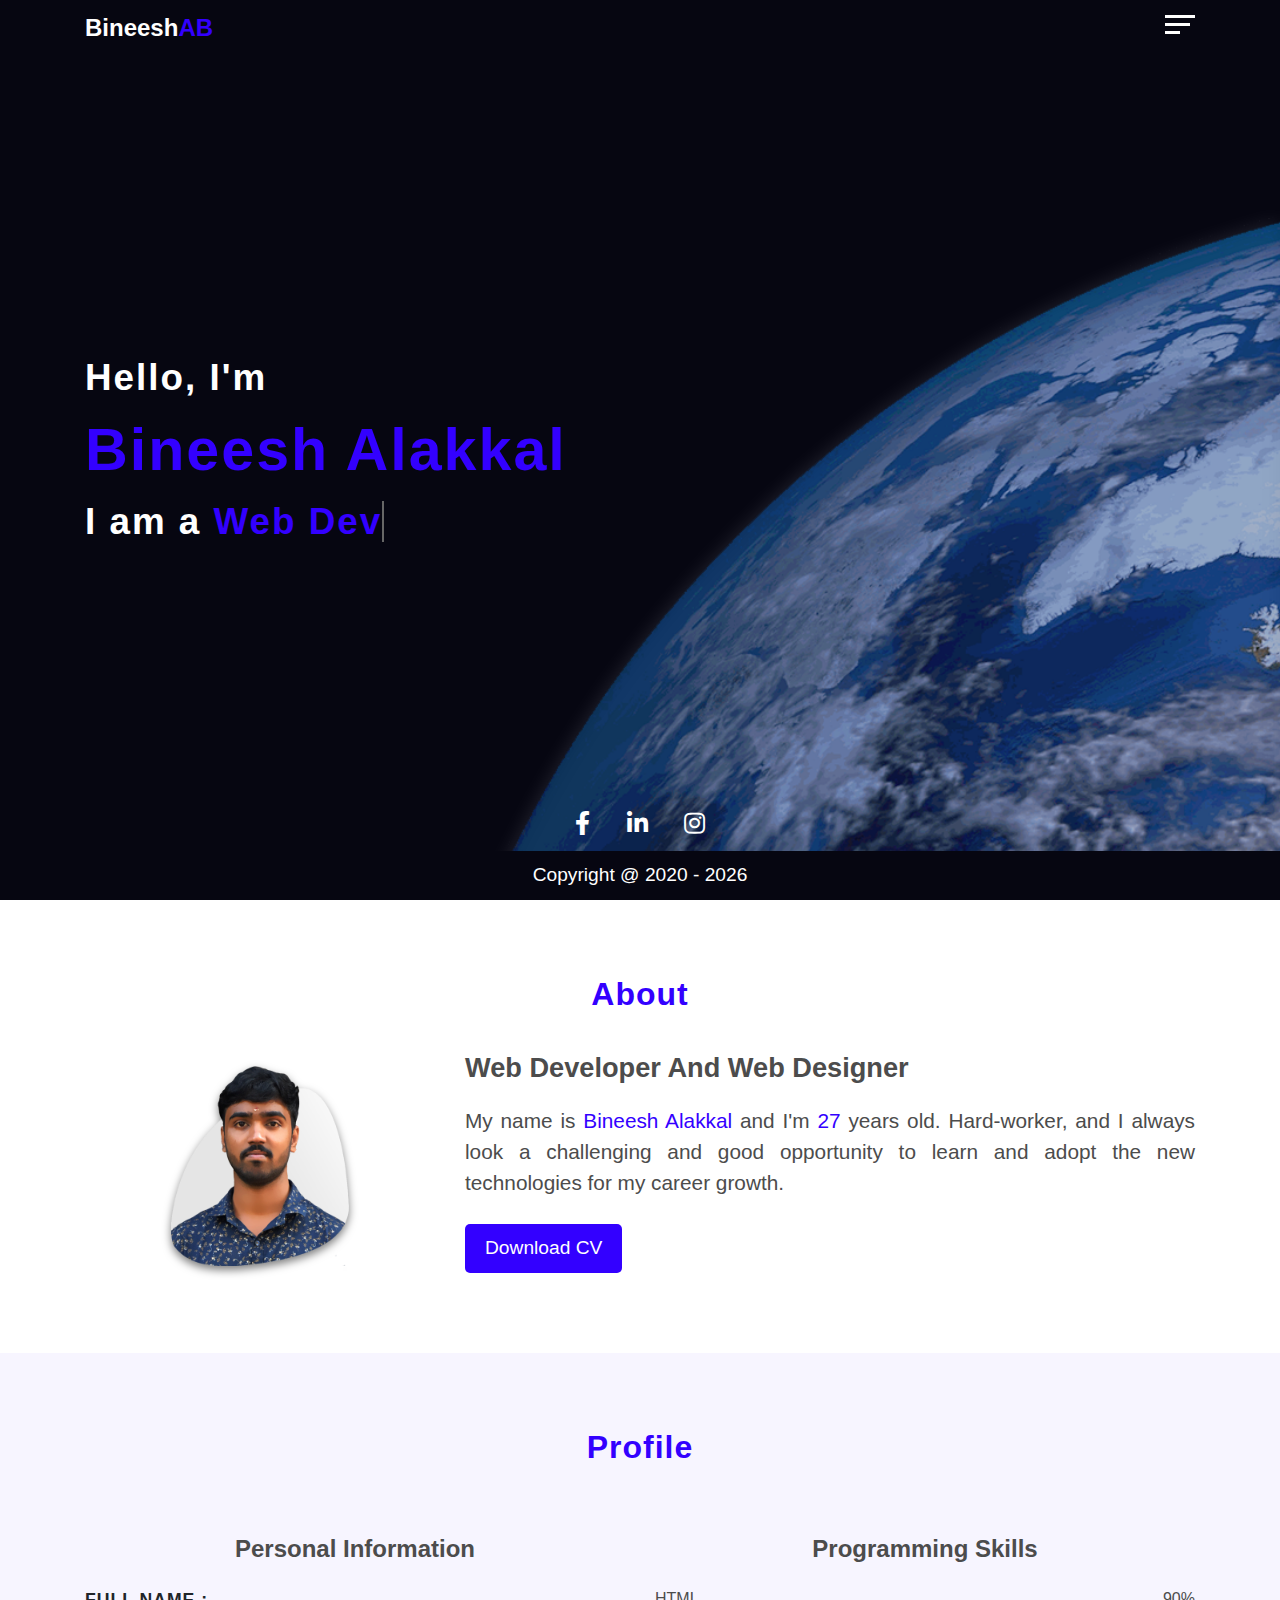
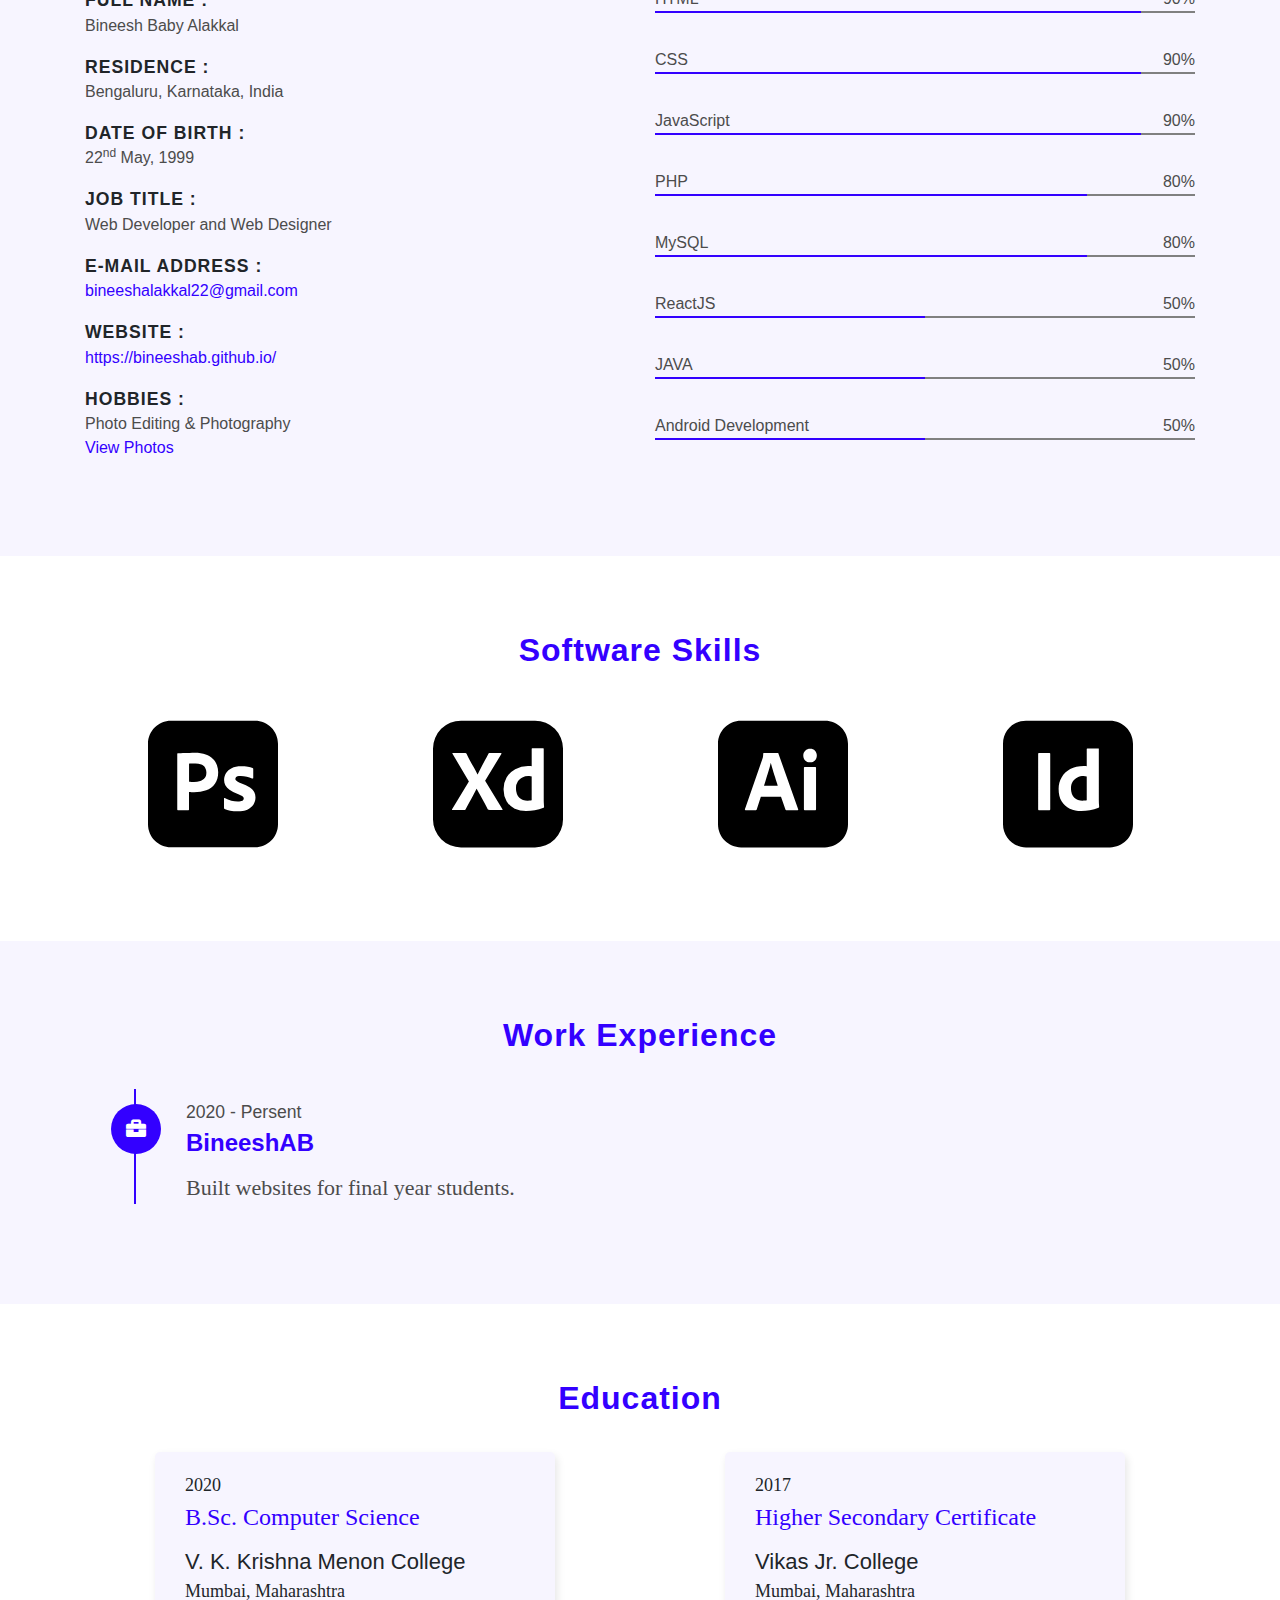
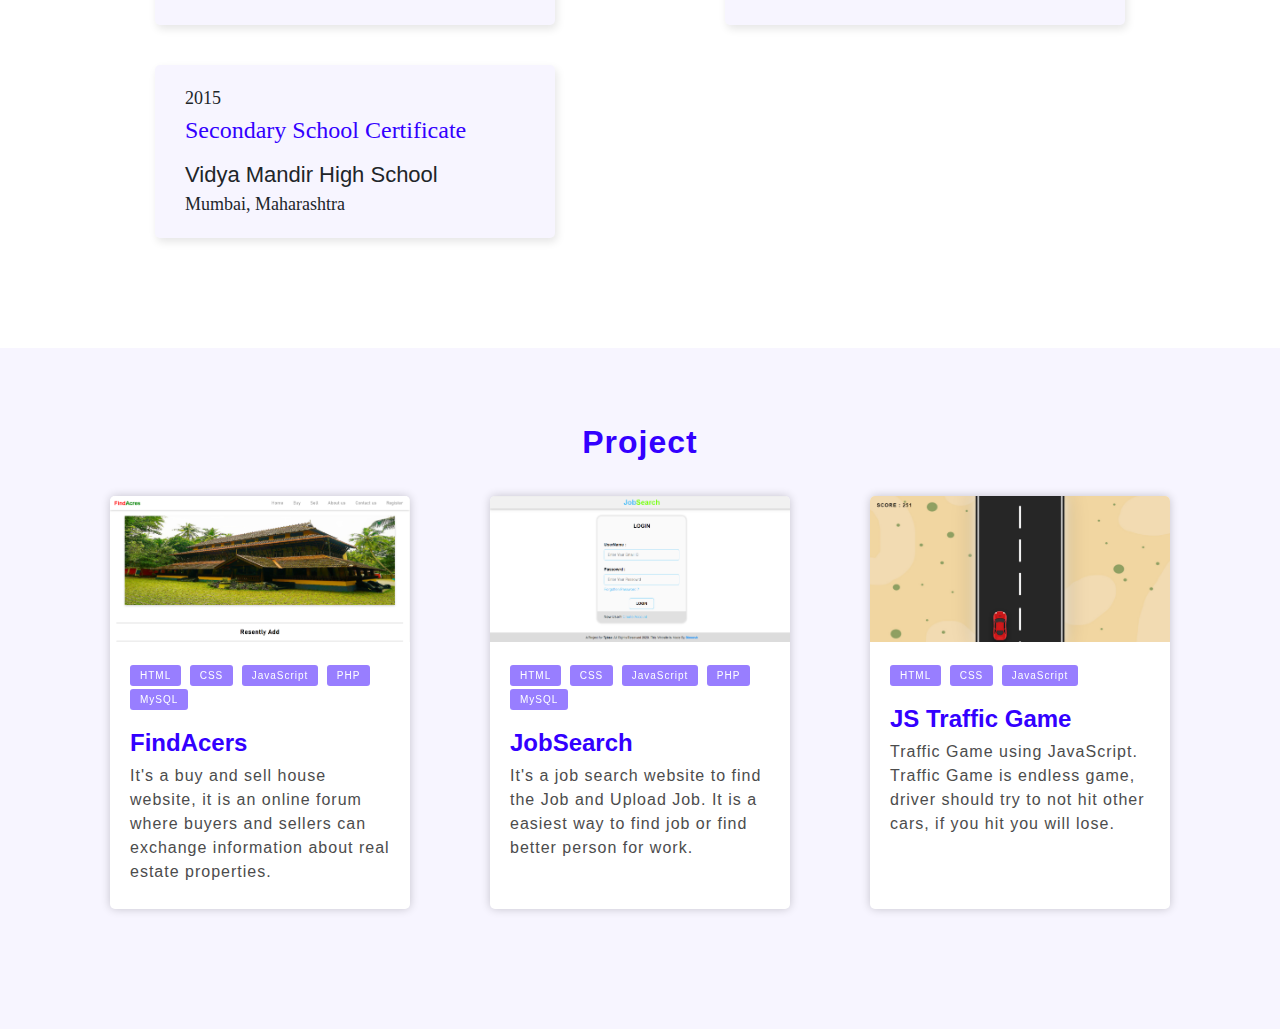
==== commit 739805e9: "Updated resume" ====
--- a/index.html
+++ b/index.html
@@ -149,7 +149,7 @@
 							</p>
 						</div>
 						<div class="downloadCV">
-							<a href="https://drive.google.com/file/d/1Ws0uTEaFVu_Y_hvq2Q_ZuslP7xesxJyy/view?usp=sharing" target="_blank" download>
+							<a href="https://drive.google.com/file/d/1KW2gizVUssOfdbb1OS4iHAonW4_SnGcv/view?usp=share_link" target="_blank" download>
 								<button class="downloadBtn">Download CV</button>
 							</a>
 						</div>
--- a/css/softwareskills.css
+++ b/css/softwareskills.css
@@ -11,7 +11,7 @@
 .logoImg{
     text-align: center;
 }
-.logoImg img{
+.logoImg object{
     margin-top: 15px;
     margin-bottom: 15px;
     width: 130px;
@@ -26,7 +26,7 @@
     .softwareLogos{
         margin-top: 10px;
     }
-    .logoImg img{
+    .logoImg object{
         margin: 20px 0;
         width: 100px;
     }
--- a/css/project.css
+++ b/css/project.css
@@ -3,22 +3,22 @@
 	height: auto;
 	background: var(--secondaryBgColor);
 }
-.project .col-sm-6{
+.project .col-lg-4{
 	display: flex;
 	justify-content: center;
 }
 .projectCard{
 	margin-bottom: 50px;
-	width: 450px;
+	width: 100%;
+	max-width: 300px;
 	height: auto;
 	background: var(--whiteColor);
 	box-shadow: 0px 0px 10px rgba(0, 0, 0, 0.2);
-	border-radius: 10px;
+	border-radius: 5px;
 	overflow: hidden;
 	transition: 0.5s;
 }
 .projectCard:hover{
-	/*transform: scale(1.01);*/
 	box-shadow: 0px 5px 15px rgba(0, 0, 0, 0.4);
 }
 .projectCard a{
@@ -47,11 +47,13 @@
 	color: var(--whiteColor);
 }
 .projectName{
+	margin-top: 10px;
 	font-size: 1.5rem;
 	font-weight: bold;
 	color: var(--primaryColor);
 }
 .projectDescrption{
+	margin-top: 3px;
 	padding-bottom: 10px;
 	letter-spacing: 1px;
 	color: var(--textColor);
@@ -66,4 +68,4 @@
 	.projectCard{
 		margin-bottom: 30px;
 	}
-}+}
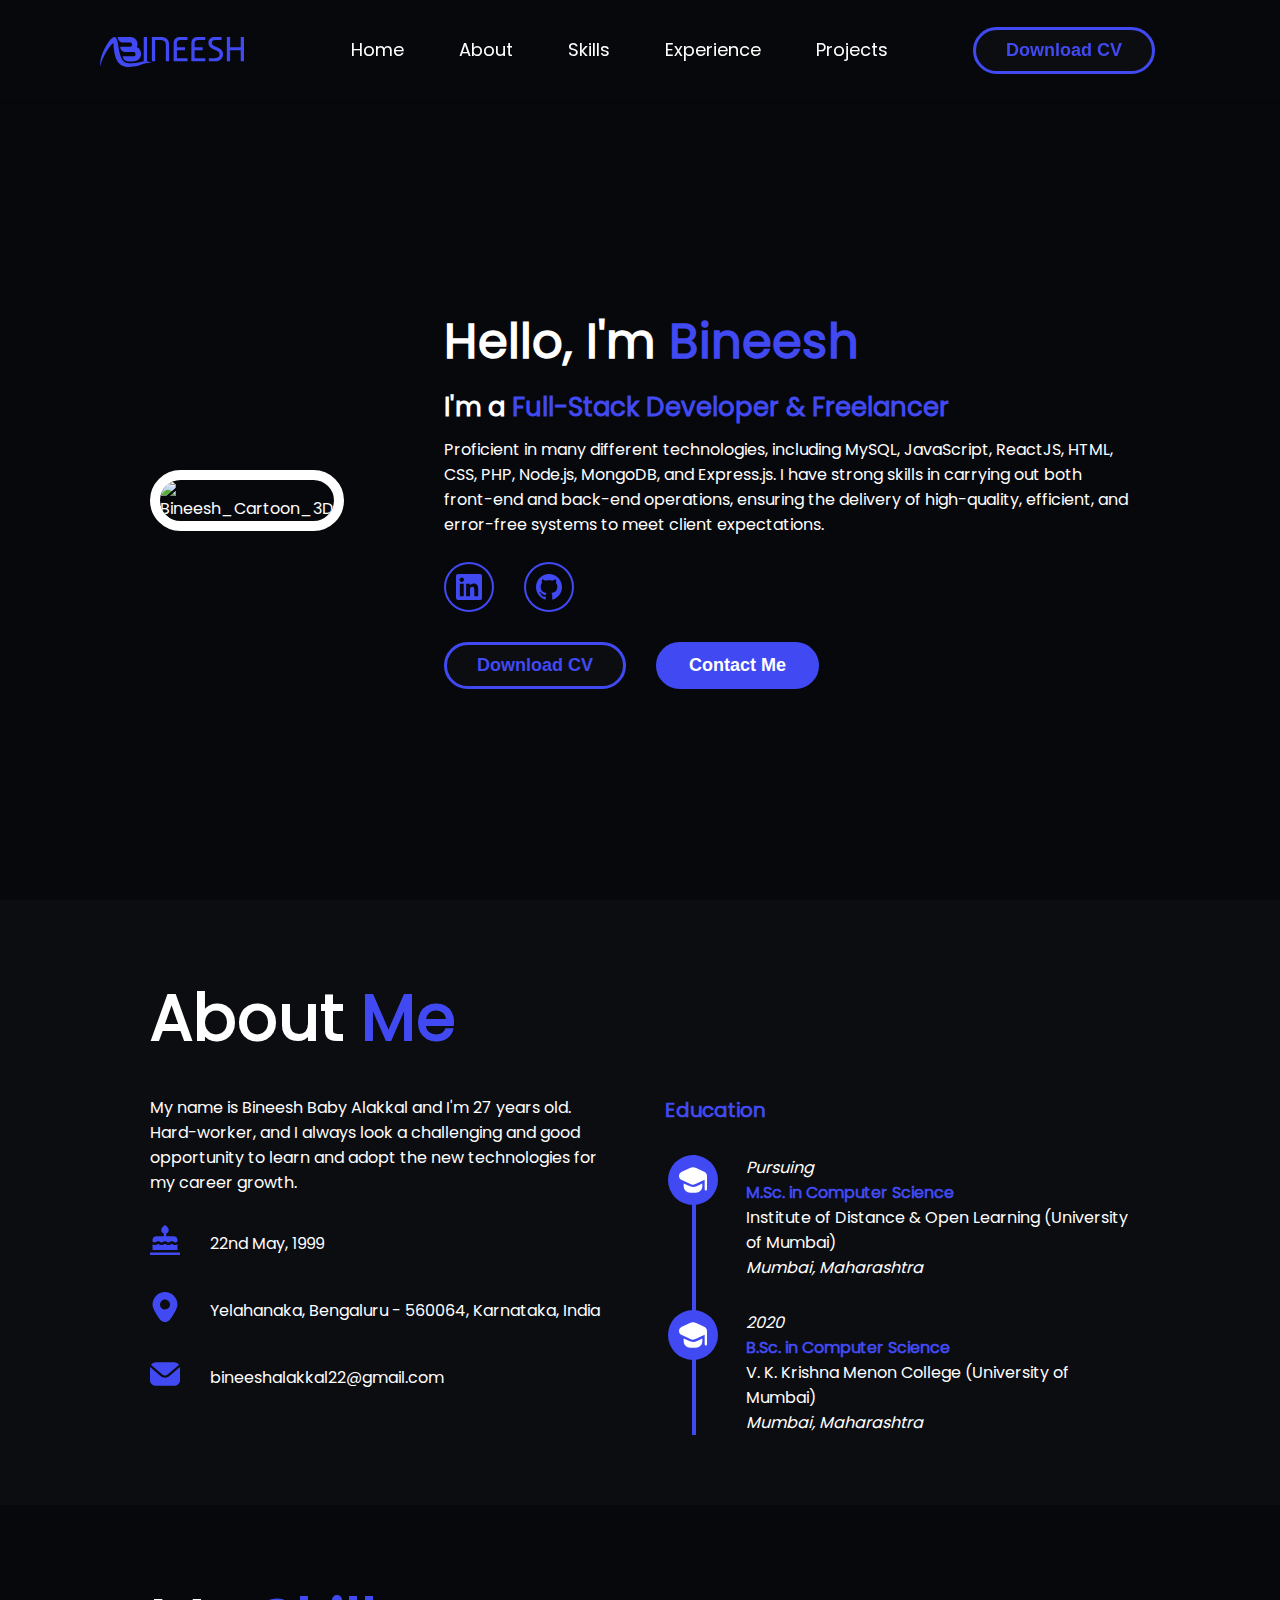
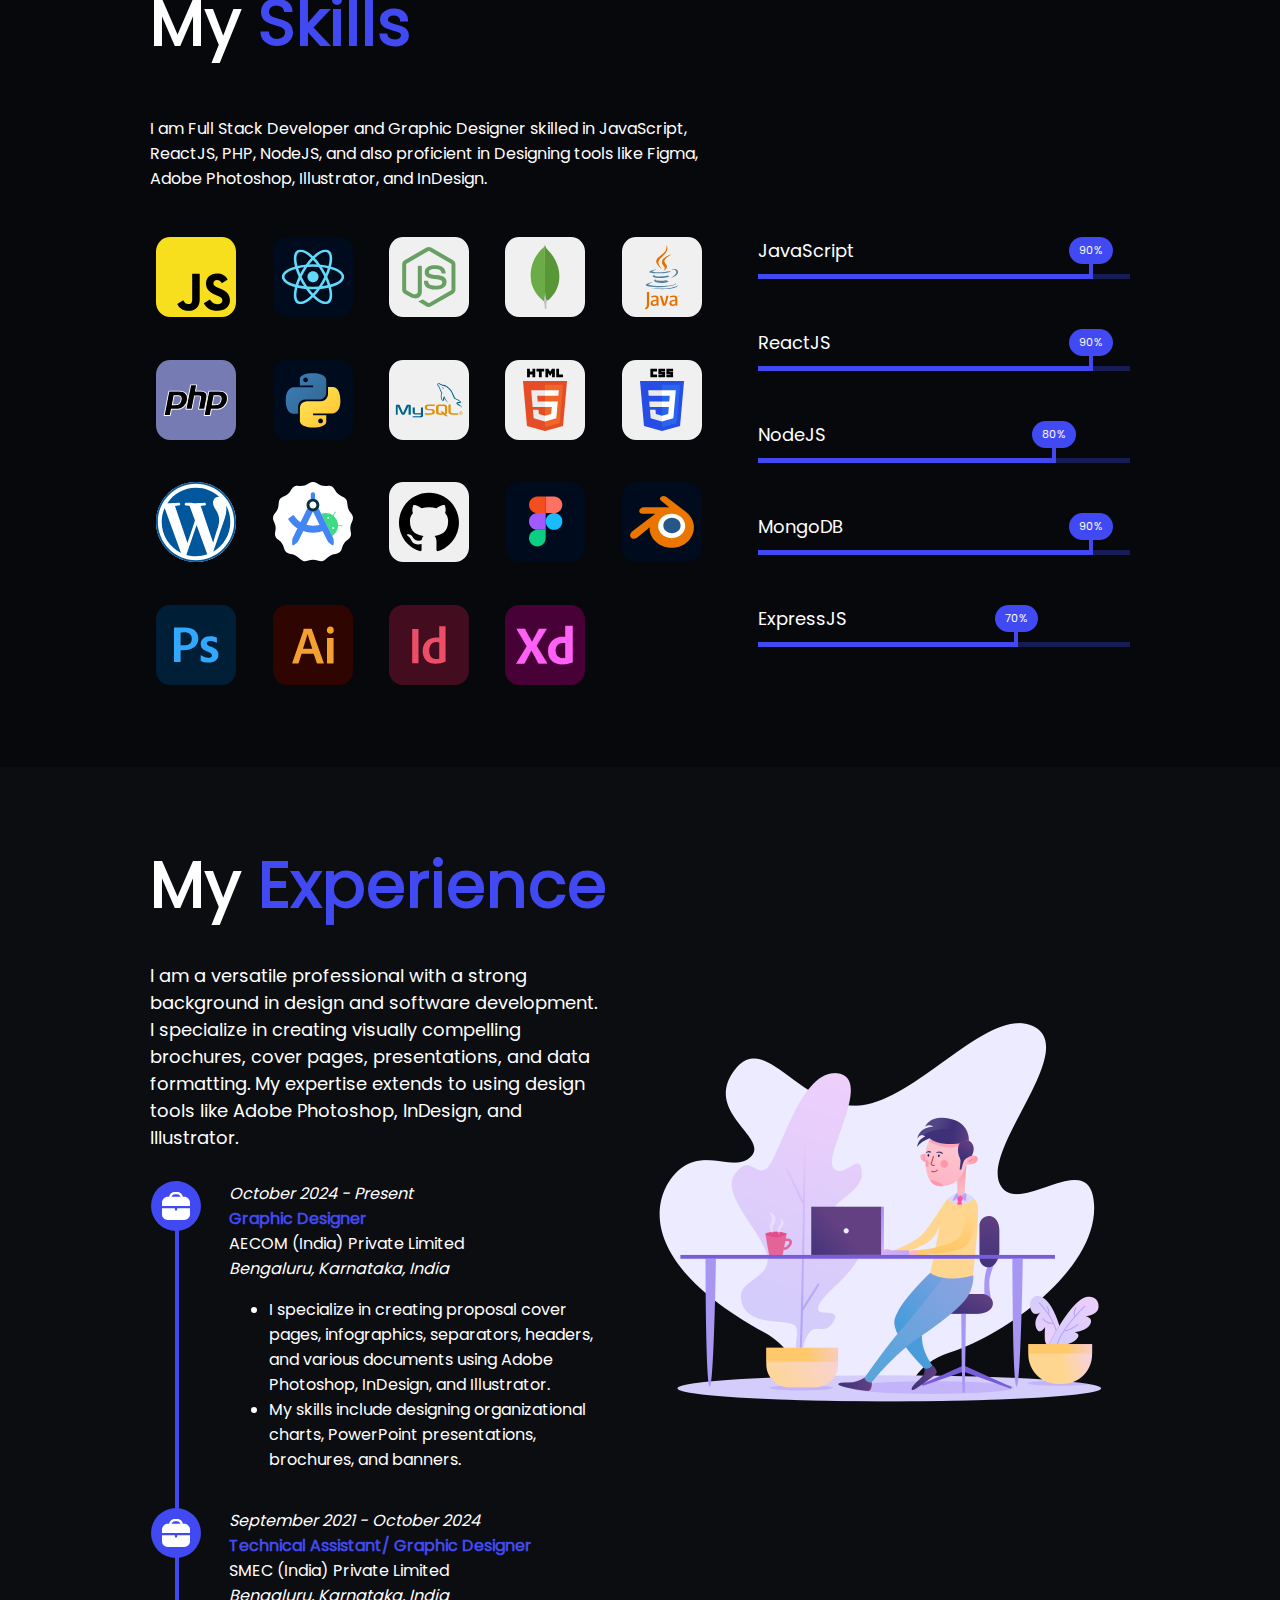
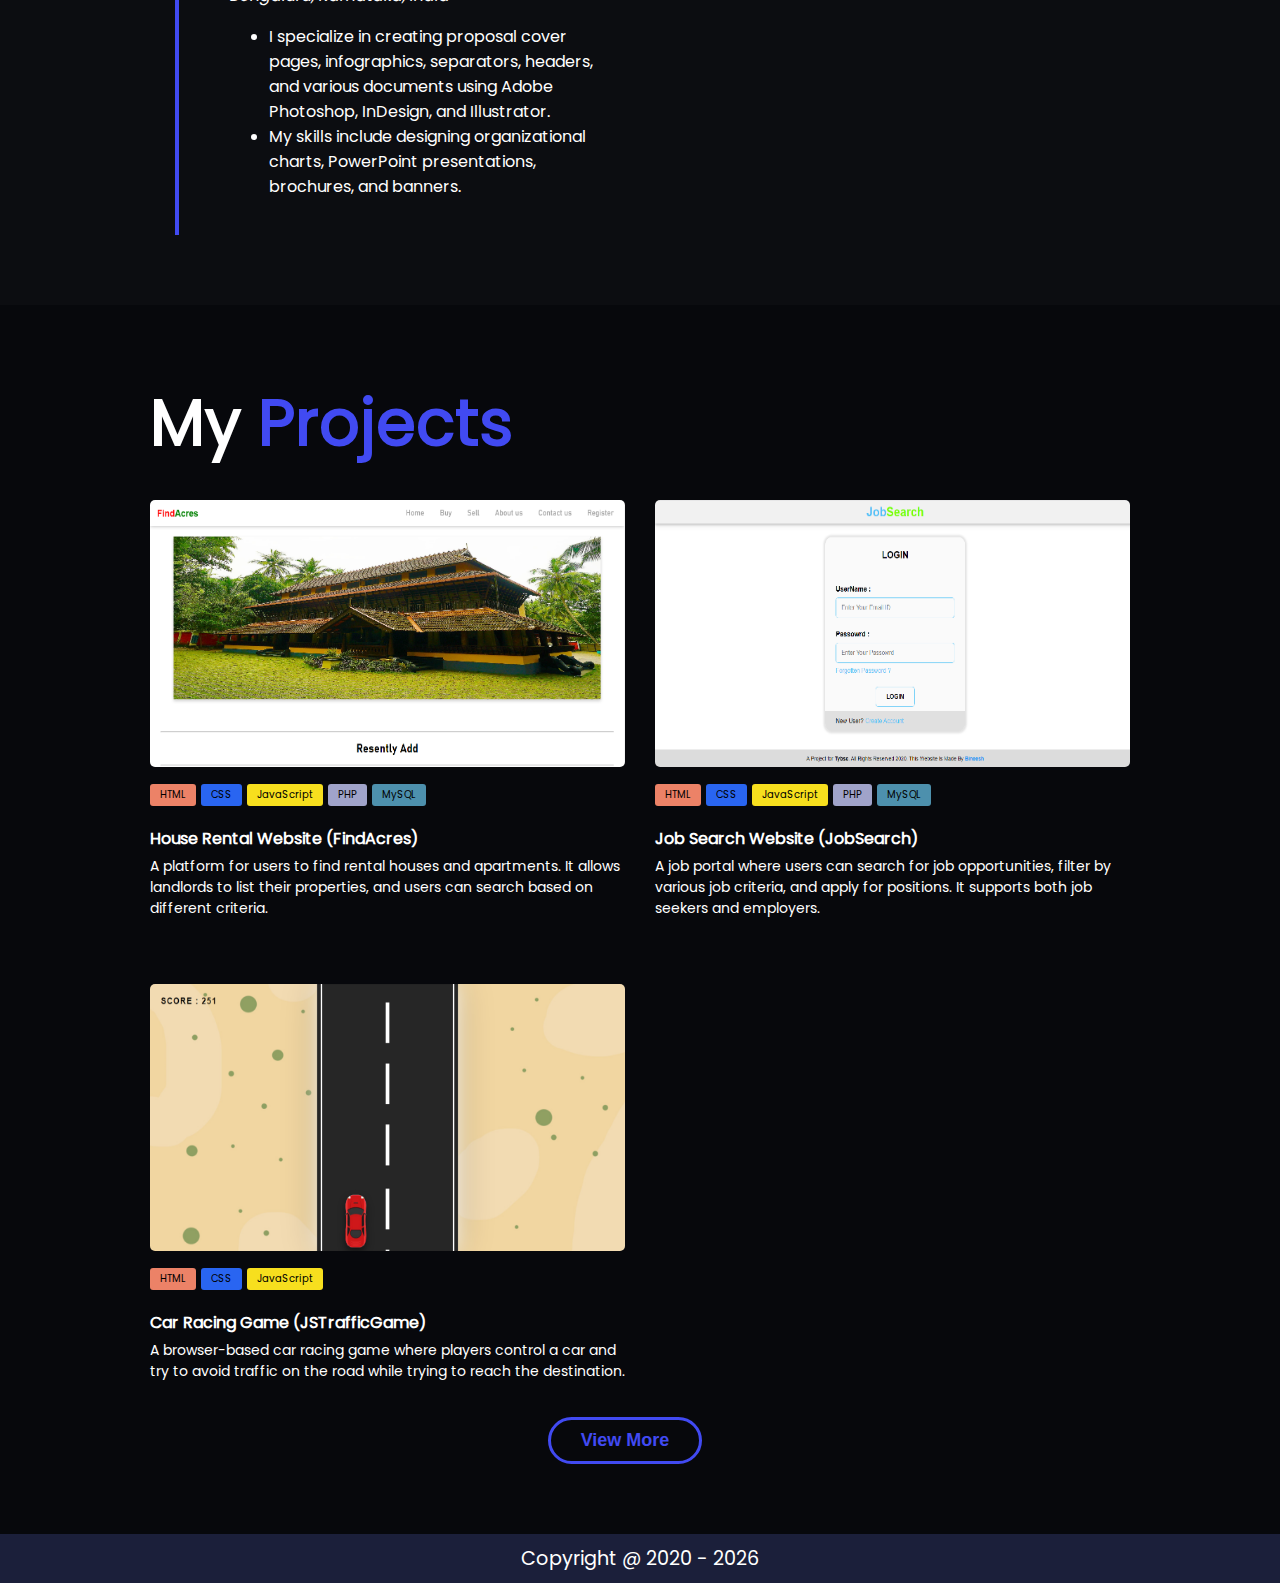
==== commit 038b932c: "Changed the Design" ====
--- a/index.html
+++ b/index.html
@@ -1,496 +1,598 @@
 <!DOCTYPE html>
 <html lang="en">
     <head>
-        <meta charset="UTF-8">
-	<meta http-equiv="X-UA-Compatible" content="IE=edge">
-	<meta name="viewport" content="width=device-width, initial-scale=1.0">
-	    
-	<link rel="canonical" href="https://bineeshab.github.io/" />
-	<title>BineeshAB | Portfolio</title>
+        <meta charset="UTF-8" />
+        <meta name="viewport" content="width=device-width, initial-scale=1.0" />
+        <meta name="keywords" content="HTML, CSS, JavaScript" />
+        <meta
+            name="author"
+            content="Bineesh Baby Alakkal, Bineesh Alakkal, Bineesh Alakkal portfolio, Bineesh portfolio, BineeshAB portfolio, BineeshAB GitHub, BineeshAB developer, BineeshAB projects, BineeshAB full stack developer, BineeshAB web designer, Bineesh Alakkal developer, Bineesh Alakkal full stack developer, Bineesh Alakkal frontend developer, Bineesh Alakkal backend developer, Bineesh Alakkal graphic designer, Bineesh Alakkal web designer, Bineesh Alakkal projects, Bineesh Alakkal GitHub, Bineesh Alakkal portfolio website"
+        />
+        <meta
+            name="description"
+            content="Portfolio of Bineesh, learn about bineesh's education, projects and experiences and much more."
+        />
+        <title>BineeshAB | Portfolio</title>
+        <link rel="canonical" href="https://bineeshab.github.io/" />
+        <link rel="shortcut icon" href="icon/AB_Colored.png" type="image/png" />
 
-	<meta name="description" content="Portfolio of Bineesh, learn about bineesh's education, projects and experiences and much more.">
-	<meta  name="author" content="Bineesh Alakkal">
-	<meta name="keyword" content="Bineesh, bineesh, BineeshAB, bineeshab, Bineesh Alakkal, bineesh alakkal, Bineesh Portfolio, BineeshAB Portfolio, Bineesh Alakkal Portfolio">
-	
-	<!-- Facebook meta tags -->
-	<meta property="og:site_name" content="bineeshab.github.io" />
-	<meta property="og:url" content="https://bineeshab.github.io/" />
-	<meta property="og:title" content="BineeshAB | Portfolio" />
-	<meta property="og:description" content="Portfolio of Bineesh, learn about bineesh's education, projects and experiences and much more." />
-	<meta property="og:image" content="images/ablogo.png" />
+        <link rel="shortcut icon" href="images/ablogo.png" type="image/png" />
 
-	<!-- Twitter meta tags -->
-	<meta name="twitter:site" content="bineeshab.github.io" />
-	<meta name="twitter:title" content="BineeshAB | Portfolio" />
-	<meta name="twitter:description" content="Portfolio of Bineesh, learn about bineesh's education, projects and experiences and much more." />
-	<meta name="twitter:image" content="images/ablogo.png" />
-
-	<link rel="shortcut icon" href="images/ablogo.png" type="image/png" />
-
-        <link rel="stylesheet" href="css/bootstrap/bootstrap.css" />
         <link rel="stylesheet" href="css/style.css" />
         <link rel="stylesheet" href="css/header.css" />
-        <link rel="stylesheet" href="css/slider.css" />
+        <link rel="stylesheet" href="css/footer.css" />
         <link rel="stylesheet" href="css/home.css" />
         <link rel="stylesheet" href="css/about.css" />
-        <link rel="stylesheet" href="css/profile.css" />
-        <link rel="stylesheet" href="css/softwareskills.css" />
+        <link rel="stylesheet" href="css/skills.css" />
         <link rel="stylesheet" href="css/experience.css" />
-        <link rel="stylesheet" href="css/education.css" />
         <link rel="stylesheet" href="css/project.css" />
-        <link rel="stylesheet" href="css/footer.css" />
-
-        <link rel="stylesheet" href="css/icons/css/all.css" />
-        <link rel="stylesheet" href="css/icons/css/fontawesome.min.css" />
     </head>
     <body>
-        <header class="header" id="header">
-			<div class="container">
-				<span class="logo">
-					<a href="">Bineesh<span class="highLight">AB</span></a>
-				</span>
-				<span class="menu" onclick="openNav()">
-					<div class="menBtn"></div>
-					<div class="menBtn"></div>
-					<div class="menBtn"></div>
-				</span>
-			</div>
-		</header>
-        <div class="sliderBg" id="sliderBg">
-			<div class="slider" id="slider">
-				<ul>
-					<li>
-						<span class="closeBtn" id="closeBtn" onclick="closeNav()">x</span>
-					</li>
-					<li>
-						<a href="#home" onclick="closeNav()">
-							<i class="fas fa-home"></i>
-							<span>Home</span>
-						</a>
-					</li>
-					<li>
-						<a href="#about" onclick="closeNav()">
-							<i class="fas fa-id-card"></i>
-							<span>About</span>
-						</a>
-					</li>
-					<li>
-						<a href="#profile" onclick="closeNav()">
-							<i class="far fa-user"></i>
-							<span>Profile</span>
-						</a>
-					</li>
-					<li>
-						<a href="#experience" onclick="closeNav()">
-							<i class="fas fa-briefcase"></i>
-							<span>Experience</span>
-						</a>
-					</li>
-					<li>
-						<a href="#education" onclick="closeNav()">
-							<i class="fa fa-graduation-cap"></i>
-							<span>Education</span>
-						</a>
-					</li>
-					<li>
-						<a href="#project" onclick="closeNav()">
-							<i class="fa fa-cogs"></i>
-							<span>Project</span>
-						</a>
-					</li>
-					<li>
-						<a href="gallery.html" onclick="closeNav()">
-							<i class="fa fa-image"></i>
-							<span>Photographs</span>
-						</a>
-					</li>
-				</ul>
-			</div>
-		</div>
-        <section class="home" id="home">
-            <div class="bgImg">
-				<img src="images/earth.png" alt="Earth Photo">
-			</div>
+        <header>
             <div class="container">
-				<div class="myInfo">
-					<div class="msg">Hello, I'm</div>
-					<div class="name">Bineesh Alakkal</div>
-					<div class="myWork">
-						I am a <span class="highLight">Web
-							<span class="txt-rotate highLight" data-period="2000" data-rotate='[" Developer"," Designer"]'></span>
-						</span>
-					</div>
-				</div>
-				<div class="socialLink">
-					<a href="https://www.facebook.com/profile.php?id=100008988073916" target="_blank">
-						<i class="fab fa-facebook-f" aria-hidden="true"></i>
-					</a>
-					<a href="https://www.linkedin.com/in/bineesh-alakkal-636088200/"  target="_blank">
-						<i class="fab fa-linkedin-in" aria-hidden="true"></i>
-					</a>
-					<a href="https://www.instagram.com/a_bineesh_/"  target="_blank">
-						<i class="fab fa-instagram" aria-hidden="true"></i>
-					</a>
-				</div>
-			</div>
+                <div class="logo">
+                    <a href="#">
+                        <img
+                            src="img/AB_colored_horizontal.svg"
+                            alt="Bineesh AB Logo"
+                        />
+                    </a>
+                </div>
+                <div class="menu">
+                    <input type="checkbox" name="" id="sidebar_active" />
+                    <label for="sidebar_active">
+                        <img
+                            src="icon/3_bar.svg"
+                            alt="open_btn"
+                            id="open_btn"
+                        />
+                    </label>
+                    <label for="sidebar_active" id="close_overlay"></label>
+                    <div class="sider_bar">
+                        <label for="sidebar_active">
+                            <img
+                                src="icon/cross_bar.svg"
+                                alt="close_btn"
+                                id="close_btn"
+                            />
+                        </label>
+                        <nav>
+                            <ul>
+                                <li><a href="#home_page">Home</a></li>
+                                <li><a href="#about_me">About</a></li>
+                                <li><a href="#my_skills">Skills</a></li>
+                                <li>
+                                    <a href="#experience_page">Experience</a>
+                                </li>
+                                <li><a href="#project_page">Projects</a></li>
+                                <li>
+                                    <a
+                                        href="https://drive.google.com/file/d/1SemlYh3VuTWl22psWppT-CwzE493fcGD/view?usp=drive_link"
+                                        target="_blank"
+                                    >
+                                        <button class="cv_dl_btn">
+                                            Download CV
+                                        </button>
+                                    </a>
+                                </li>
+                            </ul>
+                        </nav>
+                    </div>
+                </div>
+            </div>
+        </header>
+        <section class="home_page" id="home_page">
+            <div class="container">
+                <div class="ba_3D_image">
+                    <img
+                        src="img/Bineesh_Cartoon_3D.jpg"
+                        loading="lazy"
+                        alt="Bineesh_Cartoon_3D"
+                    />
+                </div>
+                <div class="ba_basic_info">
+                    <div class="name_info">
+                        Hello, I'm
+                        <span class="highlighted_color">Bineesh</span>
+                    </div>
+                    <div class="position_info">
+                        I'm a
+                        <span class="highlighted_color"
+                            >Full-Stack Developer & Freelancer</span
+                        >
+                    </div>
+                    <div class="description_info">
+                        Proficient in many different technologies, including
+                        MySQL, JavaScript, ReactJS, HTML, CSS, PHP, Node.js,
+                        MongoDB, and Express.js. I have strong skills in
+                        carrying out both front-end and back-end operations,
+                        ensuring the delivery of high-quality, efficient, and
+                        error-free systems to meet client expectations.
+                    </div>
+                    <div class="personal_quick_links">
+                        <div class="linkedin_link">
+                            <a
+                                href="https://www.linkedin.com/in/bineesh-alakkal/"
+                                target="_blank"
+                            >
+                                <img
+                                    src="icon/LinkedIn_logo.svg"
+                                    alt="LinkedIn Logo"
+                                />
+                            </a>
+                        </div>
+                        <div class="github_link">
+                            <a
+                                href="https://github.com/BineeshAB"
+                                target="_blank"
+                            >
+                                <img
+                                    src="icon/GitHub_social_logo.svg"
+                                    alt="GitHub Logo"
+                                />
+                            </a>
+                        </div>
+                        <!-- <div class="facebook_link">
+                            <a href="#" target="_blank">
+                                <img
+                                    src="icon/facebook_logo.svg"
+                                    alt="Facebook Logo"
+                                />
+                            </a>
+                        </div>
+                        <div class="x_link">
+                            <a href="#" target="_blank">
+                                <img src="icon/x_logo.svg" alt="X Logo" />
+                            </a>
+                        </div>
+                        <div class="instagram_link">
+                            <a href="#" target="_blank">
+                                <img
+                                    src="icon/instagram_logo.svg"
+                                    alt="Instagram Logo"
+                                />
+                            </a>
+                        </div> -->
+                    </div>
+                    <div class="contact_n_cv_dl_btns">
+                        <div class="cv_dl_home_btn">
+                            <a
+                                href="https://drive.google.com/file/d/1SemlYh3VuTWl22psWppT-CwzE493fcGD/view?usp=drive_link"
+                                target="_blank"
+                            >
+                                <button>Download CV</button>
+                            </a>
+                        </div>
+                        <div class="contact_me_btn">
+                            <a href="mailto:bineeshalakkal22@gmail.com">
+                                <button>Contact Me</button>
+                            </a>
+                        </div>
+                    </div>
+                </div>
+            </div>
         </section>
-        <section class="about"  id="about">
-			<div class="container">
-				<div class="sectionTitle">About</div>
-				<div class="row">
-					<div class="profileImage col-md-4 col-sm-12">
-						<img src="images/profileImage.png" alt="Bineesh Alakkal's Photo">
-					</div>
-					<div class="content col-md-8 col-sm-12">
-						<p class="jobTitle">Web Developer And Web Designer</p>
-						<div class="myDescription">
-							<p>
-								My name is <span class="highLight">Bineesh Alakkal</span> and I'm <span class="highLight" id="mdob">22</span> years old. Hard-worker, and I always look a challenging and good opportunity to learn and adopt the new technologies for my career growth.
-							</p>
-						</div>
-						<div class="downloadCV">
-							<a href="https://drive.google.com/file/d/1KW2gizVUssOfdbb1OS4iHAonW4_SnGcv/view?usp=share_link" target="_blank" download>
-								<button class="downloadBtn">Download CV</button>
-							</a>
-						</div>
-					</div>
-				</div>
-			</div>
-		</section>
-        <section class="profile" id="profile">
-			<div class="container">
-                <div class="sectionTitle">Profile</div>
-				<div class="row">
-					<div class="col-md-6 col-sm-12">
-						<div class="personalDetails">
-							<div class="profileHeadline">
-								Personal Information
-							</div>
-							<div class="profileDescritption">
-								<div class="myFullname">
-									<p>
-										<span class="personalTitle">
-											FULL NAME :<br>
-										</span>
-										<span class="personalDetail">
-											Bineesh Baby Alakkal
-										</span>
-									</p>
-								</div>
-								<div class="myResidence">
-									<p>
-										<span class="personalTitle">
-											RESIDENCE :<br>
-										</span>
-										<span class="personalDetail">
-											Bengaluru, Karnataka, India
-										</span>
-									</p>
-								</div>
-								<div class="myDOB">
-									<p>
-										<span class="personalTitle">
-										DATE OF BIRTH :<br></span>
-										<span class="personalDetail">
-											22<sup>nd</sup> May, 1999
-										</span>
-									</p>
-								</div>
-								<div class="myJob">
-									<p>
-										<span class="personalTitle">
-										JOB TITLE :<br></span>
-										<span class="personalDetail">
-											Web Developer and Web Designer
-										</span>
-									</p>
-								</div>
-								<div class="myJob">
-									<p>
-										<span class="personalTitle">
-											E-MAIL ADDRESS :<br>
-										</span>
-										<span class="personalDetail">
-											<a href="mailto:bineeshalakkal22@gmail.com">bineeshalakkal22@gmail.com</a>
-										</span>
-									</p>
-								</div>
-								<div class="myJob">
-									<p>
-										<span class="personalTitle">
-											WEBSITE :<br>
-										</span>
-										<span class="personalDetail">
-											<a href="https://bineeshab.github.io/">https://bineeshab.github.io/</a>
-										</span>
-									</p>
-								</div>
-								<div class="myJob">
-									<p>
-										<span class="personalTitle">
-											HOBBIES :<br>
-										</span>
-										<span class="personalDetail">
-											Photo Editing & Photography<br>
-											<a href="gallery.html" target="_blank">View Photos</a>
-										</span>
-									</p>
-								</div>
-							</div>
-						</div>
-					</div>
-					<div class="col-md-6 col-sm-12">
-						<div class="skillsDetails">
-							<div class="skillsHeadline">
-								Programming Skills
-							</div>
-							<div class="skillsDescritption">
-								<div class="learnedPercentage">
-                                    <span class="learned">HTML</span>
-                                    <span class="percentage">90%</span>
-                                    <div class="barBg"><div class="bar" style="width: 90%"></div></div>
-                                </div>
-                                <div class="learnedPercentage">
-                                    <span class="learned">CSS</span>
-                                    <span class="percentage">90%</span>
-                                    <div class="barBg"><div class="bar" style="width: 90%"></div></div>
-                                </div>
-                                <div class="learnedPercentage">
-                                    <span class="learned">JavaScript</span>
-                                    <span class="percentage">90%</span>
-                                    <div class="barBg"><div class="bar" style="width: 90%"></div></div>
-                                </div>
-                                <div class="learnedPercentage">
-                                    <span class="learned">PHP</span>
-                                    <span class="percentage">80%</span>
-                                    <div class="barBg"><div class="bar" style="width: 80%"></div></div>
-                                </div>
-                                <div class="learnedPercentage">
-                                    <span class="learned">MySQL</span>
-                                    <span class="percentage">80%</span>
-                                    <div class="barBg"><div class="bar" style="width: 80%"></div></div>
-                                </div>
-                                <div class="learnedPercentage">
-                                    <span class="learned">ReactJS</span>
-                                    <span class="percentage">50%</span>
-                                    <div class="barBg"><div class="bar" style="width: 50%"></div></div>
-                                </div>
-                                <div class="learnedPercentage">
-                                    <span class="learned">JAVA</span>
-                                    <span class="percentage">50%</span>
-                                    <div class="barBg"><div class="bar" style="width: 50%"></div></div>
-                                </div>
-                                <div class="learnedPercentage">
-                                    <span class="learned">Android Development</span>
-                                    <span class="percentage">50%</span>
-                                    <div class="barBg"><div class="bar" style="width: 50%"></div></div>
-                                </div>
-							</div>
-						</div>
-					</div>
-				</div>
-			</div>
-		</section>
-        <section class="softwareSkills" id="softwareSkills">
-			<div class="container">
-				<div class="sectionTitle">
-					Software Skills
-				</div>
-				<div class="softwareLogos">
-					<div class="row">
-						<div class="col-lg-3 col-md-3 col-sm-6">
-							<div class="logoImg">
-								<object data="images/icons/photoshop.svg"></object>
-							</div>
-						</div>
-						<div class="col-lg-3 col-md-3 col-sm-6">
-							<div class="logoImg">
-								<object data="images/icons/xd.svg"></object>
-							</div>
-						</div>
-						<div class="col-lg-3 col-md-3 col-sm-6">
-							<div class="logoImg">
-								<object data="images/icons/illustrator.svg"></object>
-							</div>
-						</div>
-						<div class="col-lg-3 col-md-3 col-sm-6">
-							<div class="logoImg">
-								<object data="images/icons/indesign.svg"></object>
-							</div>
-						</div>
-					</div>
-				</div>
-			</div>
-		</section>
-        <section class="experience" id="experience">
-			<div class="container">
-				<div class="sectionTitle">
-					Work Experience
-				</div>
-				<div class="experienceSection">
-					<div class="item">
-						<i class="experienceIcon fa fa-briefcase"></i>
-						<div class="experienceYear">
-							2020 - Persent
-						</div>
-						<div class="workedCompanyName">
-							BineeshAB
-						</div>
-						<div class="workedPosition">
-							<ul>
-								<li>Built websites for final year students.</li>
-							</ul>
-						</div>
-					</div>
-				</div>
-			</div>
-		</section>
-        <section class="education" id="education">
-			<div class="container">
-				<div class="sectionTitle">
-					Education
-				</div>
-				<div class="educationDetails">
-					<div class="row">
-						<div class="educationCardList col-md-6 col-sm-12">
-							<div class="educationCard">
-								<div class="educatedYear">
-									2020
-								</div>
-								<div class="educatedCourse">
-									B.Sc. Computer Science
-								</div>
-								<div class="educatedInstituted">
-									V. K. Krishna Menon College
-								</div>
-								<div class="educatedPlace">
-									Mumbai, Maharashtra
-								</div>
-							</div>
-						</div>
-						<div class="educationCardList col-md-6 col-sm-12">
-							<div class="educationCard">
-								<div class="educatedYear">
-									2017
-								</div>
-								<div class="educatedCourse">
-									Higher Secondary Certificate
-								</div>
-								<div class="educatedInstituted">
-									Vikas Jr. College
-								</div>
-								<div class="educatedPlace">
-									Mumbai, Maharashtra
-								</div>
-							</div>
-						</div>
-						<div class="educationCardList col-md-6 col-sm-12">
-							<div class="educationCard">
-								<div class="educatedYear">
-									2015
-								</div>
-								<div class="educatedCourse">
-									Secondary School Certificate
-								</div>
-								<div class="educatedInstituted">
-									Vidya Mandir High School
-								</div>
-								<div class="educatedPlace">
-									Mumbai, Maharashtra
-								</div>
-							</div>
-						</div>
-					</div>
-				</div>
-			</div>
-		</section>
-		<section class="project" id="project">
-			<div class="container">
-				<div class="sectionTitle">
-					Project
-				</div>
-				<div class="profileDeatils">
-					<div class="row">
-						<div class="col-lg-4 col-md-6 col-sm-12">
-							<div class="projectCard">
-								<a href="http://findacres.epizy.com/" target="_blank">
-									<div class="projectImage">
-										<img src="images/findacers.png" />
-									</div>
-									<div class="projectContent">
-										<div class="usedLanguages">
-											<span class="languageName">HTML</span>
-											<span class="languageName">CSS</span>
-											<span class="languageName">JavaScript</span>
-											<span class="languageName">PHP</span>
-											<span class="languageName">MySQL</span>
-										</div>
-										<div class="projectName">
-											FindAcers
-										</div>
-										<div class="projectDescrption">
-											It's a buy and sell house website, it is an online forum where buyers and sellers can exchange information about real estate properties.
-										</div>
-									</div>
-								</a>
-							</div>
-						</div>
-						<div class="col-lg-4 col-md-6 col-sm-12">
-							<div class="projectCard">
-								<a href="http://jobsearch.great-site.net/" target="_blank">
-									<div class="projectImage">
-										<img src="images/jobsearch.png" />
-									</div>
-									<div class="projectContent">
-										<div class="usedLanguages">
-											<span class="languageName">HTML</span>
-											<span class="languageName">CSS</span>
-											<span class="languageName">JavaScript</span>
-											<span class="languageName">PHP</span>
-											<span class="languageName">MySQL</span>
-										</div>
-										<div class="projectName">
-											JobSearch
-										</div>
-										<div class="projectDescrption">
-											It's a job search website to find the Job and Upload Job. It is a easiest way to find job or find better person for work.
-										</div>
-									</div>
-								</a>
-							</div>
-						</div>
-						<div class="col-lg-4 col-md-6 col-sm-12">
-							<div class="projectCard">
-								<a href="https://bineeshab.github.io/SimpleJSTrafficGame/" target="_blank">
-									<div class="projectImage">
-										<img src="images/JSTrafficGame.png" />
-									</div>
-									<div class="projectContent">
-										<div class="usedLanguages">
-											<span class="languageName">HTML</span>
-											<span class="languageName">CSS</span>
-											<span class="languageName">JavaScript</span>
-										</div>
-										<div class="projectName">
-											JS Traffic Game
-										</div>
-										<div class="projectDescrption">
-											Traffic Game using JavaScript. Traffic Game is endless game, driver should try to not hit other cars, if you hit you will lose.
-										</div>
-									</div>
-								</a>
-							</div>
-						</div>
-					</div>
-				</div>
-			</div>
-		</section>
-        <div class="footer">
-			<p>Copyright @ 2020 - <span id="year"></span></p>
-		</div>
-        <script src="js/onscroll.js"></script>
-		<script src="js/slider.js"></script>
-		<script src="js/autotyping.js"></script>
-		<script src="js/date.js"></script>
+        <section class="about_me" id="about_me">
+            <div class="container">
+                <div class="about_title">
+                    About <span class="highlighted_color">Me</span>
+                </div>
+                <div class="about_content">
+                    <div class="additional_info">
+                        <div class="about_description">
+                            My name is Bineesh Baby Alakkal and I'm
+                            <span id="mdob">1999 born</span> years old.
+                            Hard-worker, and I always look a challenging and
+                            good opportunity to learn and adopt the new
+                            technologies for my career growth.
+                        </div>
+                        <div class="additional_basic_info">
+                            <div class="my_dob">
+                                <span>
+                                    <img
+                                        src="icon/cake_birthday.svg"
+                                        alt="Birthday Cake"
+                                    />
+                                </span>
+                                22nd May, 1999
+                            </div>
+                            <div class="my_address">
+                                <span>
+                                    <img
+                                        src="icon/location_marker.svg"
+                                        alt="Location Maker"
+                                    />
+                                </span>
+                                Yelahanaka, Bengaluru - 560064, Karnataka, India
+                            </div>
+                            <div class="my_mail_id">
+                                <span>
+                                    <img
+                                        src="icon/envelope.svg"
+                                        alt="Envelope"
+                                    />
+                                </span>
+                                <a href="mailto:bineeshalakkal22@gmail.com">
+                                    bineeshalakkal22@gmail.com
+                                </a>
+                            </div>
+                        </div>
+                    </div>
+                    <div class="education_info">
+                        <div class="education_title">Education</div>
+                        <div class="my_pg_degree">
+                            <div class="education_icon">
+                                <img
+                                    src="icon/graduation_cap.svg"
+                                    alt="Graduation Cap"
+                                />
+                            </div>
+                            <div class="year_of_passing">Pursuing</div>
+                            <div class="selected_degree">
+                                M.Sc. in Computer Science
+                            </div>
+                            <div class="selected_university">
+                                Institute of Distance & Open Learning
+                                (University of Mumbai)
+                            </div>
+                            <div class="edu_pursued_location">
+                                Mumbai, Maharashtra
+                            </div>
+                        </div>
+
+                        <div class="my_ug_degree">
+                            <div class="education_icon">
+                                <img src="icon/graduation_cap.svg" alt="" />
+                            </div>
+                            <div class="year_of_passing">2020</div>
+                            <div class="selected_degree">
+                                B.Sc. in Computer Science
+                            </div>
+                            <div class="selected_university">
+                                V. K. Krishna Menon College (University of
+                                Mumbai)
+                            </div>
+                            <div class="edu_pursued_location">
+                                Mumbai, Maharashtra
+                            </div>
+                        </div>
+                    </div>
+                </div>
+            </div>
+        </section>
+        <section class="my_skills" id="my_skills">
+            <div class="container">
+                <div class="skills_title">
+                    My <span class="highlighted_color">Skills</span>
+                </div>
+                <div class="skills_description">
+                    <p>
+                        I am Full Stack Developer and Graphic Designer skilled
+                        in JavaScript, ReactJS, PHP, NodeJS, and also proficient
+                        in Designing tools like Figma, Adobe Photoshop,
+                        Illustrator, and InDesign.
+                    </p>
+                    <span></span>
+                </div>
+                <div class="skills_content">
+                    <div class="all_skills_logo">
+                        <div class="skill_logos">
+                            <abbr title="JavaScript">
+                                <img
+                                    src="icon/JavaScript.svg"
+                                    alt="JavaScript Logo"
+                            /></abbr>
+                        </div>
+                        <div class="skill_logos">
+                            <abbr title="ReactJS">
+                                <img src="icon/ReactJS.svg" alt="ReactJS Logo"
+                            /></abbr>
+                        </div>
+                        <div class="skill_logos">
+                            <abbr title="NodeJS">
+                                <img src="icon/NodeJS.svg" alt="NodeJS Logo"
+                            /></abbr>
+                        </div>
+                        <div class="skill_logos">
+                            <abbr title="MongoDB">
+                                <img src="icon/MongoDB.svg" alt="MongoDB Logo"
+                            /></abbr>
+                        </div>
+                        <div class="skill_logos">
+                            <abbr title="Java">
+                                <img src="icon/Java.svg" alt="Java Logo"
+                            /></abbr>
+                        </div>
+                        <div class="skill_logos">
+                            <abbr title="PHP">
+                                <img src="icon/php.svg" alt="PHP Logo"
+                            /></abbr>
+                        </div>
+                        <div class="skill_logos">
+                            <abbr title="Python">
+                                <img src="icon/Python.svg" alt="Python Logo"
+                            /></abbr>
+                        </div>
+                        <div class="skill_logos">
+                            <abbr title="MySQL">
+                                <img src="icon/MySQL.svg" alt="MySQL Logo"
+                            /></abbr>
+                        </div>
+                        <div class="skill_logos">
+                            <abbr title="HTML">
+                                <img src="icon/html.svg" alt="HTML Logo"
+                            /></abbr>
+                        </div>
+                        <div class="skill_logos">
+                            <abbr title="CSS">
+                                <img src="icon/css.svg" alt="CSS Logo"
+                            /></abbr>
+                        </div>
+                        <div class="skill_logos">
+                            <abbr title="WordPress">
+                                <img
+                                    src="icon/Wordpress.svg"
+                                    alt="WordPress Logo"
+                            /></abbr>
+                        </div>
+                        <div class="skill_logos">
+                            <abbr title="Android Studio">
+                                <img
+                                    src="icon/Android_Studio.svg"
+                                    alt="Android Studio Logo"
+                            /></abbr>
+                        </div>
+                        <div class="skill_logos">
+                            <abbr title="GitHub">
+                                <img src="icon/GitHub.svg" alt="GitHub Logo"
+                            /></abbr>
+                        </div>
+                        <div class="skill_logos">
+                            <abbr title="Figma">
+                                <img src="icon/Figma.svg" alt="Figma Logo"
+                            /></abbr>
+                        </div>
+                        <div class="skill_logos">
+                            <abbr title="Blender">
+                                <img src="icon/Blender.svg" alt="Blender Logo"
+                            /></abbr>
+                        </div>
+                        <div class="skill_logos">
+                            <abbr title="Photoshop">
+                                <img
+                                    src="icon/Photoshop.svg"
+                                    alt="Adobe Photoshop Logo"
+                            /></abbr>
+                        </div>
+                        <div class="skill_logos">
+                            <abbr title="Adobe Illustrator">
+                                <img
+                                    src="icon/Adobe_Illustrator.svg"
+                                    alt="Adobe Illustrator Logo"
+                            /></abbr>
+                        </div>
+                        <div class="skill_logos">
+                            <abbr title="Adobe InDesign">
+                                <img
+                                    src="icon/Adobe_InDesign.svg"
+                                    alt="Adobe InDesign Logo"
+                            /></abbr>
+                        </div>
+                        <div class="skill_logos">
+                            <abbr title="Adobe XD">
+                                <img
+                                    src="icon/Adobe_XD.png"
+                                    alt="Adobe XD Logo"
+                            /></abbr>
+                        </div>
+                    </div>
+                    <div class="top_skills_percentage">
+                        <div class="js_percentage">
+                            <div class="progress_bar">
+                                <div class="skills_name">JavaScript</div>
+                                <div class="percentage_pointer">90%</div>
+                                <div class="pointer_holder"></div>
+                                <div class="bg_bar">
+                                    <div class="frontent_bar"></div>
+                                </div>
+                            </div>
+                        </div>
+                        <div class="react_percentage">
+                            <div class="progress_bar">
+                                <div class="skills_name">ReactJS</div>
+                                <div class="percentage_pointer">90%</div>
+                                <div class="pointer_holder"></div>
+                                <div class="bg_bar">
+                                    <div class="frontent_bar"></div>
+                                </div>
+                            </div>
+                        </div>
+                        <div class="node_percentage">
+                            <div class="progress_bar">
+                                <div class="skills_name">NodeJS</div>
+                                <div class="percentage_pointer">80%</div>
+                                <div class="pointer_holder"></div>
+                                <div class="bg_bar">
+                                    <div class="frontent_bar"></div>
+                                </div>
+                            </div>
+                        </div>
+                        <div class="mongo_percentage">
+                            <div class="progress_bar">
+                                <div class="skills_name">MongoDB</div>
+                                <div class="percentage_pointer">90%</div>
+                                <div class="pointer_holder"></div>
+                                <div class="bg_bar">
+                                    <div class="frontent_bar"></div>
+                                </div>
+                            </div>
+                        </div>
+                        <div class="express_percentage">
+                            <div class="progress_bar">
+                                <div class="skills_name">ExpressJS</div>
+                                <div class="percentage_pointer">70%</div>
+                                <div class="pointer_holder"></div>
+                                <div class="bg_bar">
+                                    <div class="frontent_bar"></div>
+                                </div>
+                            </div>
+                        </div>
+                    </div>
+                </div>
+            </div>
+        </section>
+        <section class="experience_page" id="experience_page">
+            <div class="container">
+                <div class="experience_title">
+                    My <span class="highlighted_color">Experience</span>
+                </div>
+                <div class="experience_content">
+                    <div class="working_image">
+                        <img
+                            src="img/working-person.png"
+                            alt="Working Person"
+                        />
+                    </div>
+                    <div class="experience_main_content">
+                        <div class="experience_description">
+                            I am a versatile professional with a strong
+                            background in design and software development. I
+                            specialize in creating visually compelling
+                            brochures, cover pages, presentations, and data
+                            formatting. My expertise extends to using design
+                            tools like Adobe Photoshop, InDesign, and
+                            Illustrator.
+                        </div>
+                        <div class="company_experiences">
+                            <div class="company_details">
+                                <div class="experience_icon">
+                                    <img
+                                        src="icon/briefcase.svg"
+                                        alt="Graduation Cap"
+                                    />
+                                </div>
+                                <div class="company_duration">
+                                    October 2024 - Present
+                                </div>
+                                <div class="designation_in_company">
+                                    Graphic Designer
+                                </div>
+                                <div class="company_name">
+                                    AECOM (India) Private Limited
+                                </div>
+                                <div class="company_location">
+                                    Bengaluru, Karnataka, India
+                                </div>
+                                <div class="company_responsibilities">
+                                    <ul>
+                                        <li>
+                                            I specialize in creating proposal
+                                            cover pages, infographics,
+                                            separators, headers, and various
+                                            documents using Adobe Photoshop,
+                                            InDesign, and Illustrator.
+                                        </li>
+                                        <li>
+                                            My skills include designing
+                                            organizational charts, PowerPoint
+                                            presentations, brochures, and
+                                            banners.
+                                        </li>
+                                    </ul>
+                                </div>
+                                <div class="experience_icon">
+                                    <img
+                                        src="icon/briefcase.svg"
+                                        alt="Graduation Cap"
+                                    />
+                                </div>
+                                <div class="company_duration">
+                                    September 2021 - October 2024
+                                </div>
+                                <div class="designation_in_company">
+                                    Technical Assistant/ Graphic Designer
+                                </div>
+                                <div class="company_name">
+                                    SMEC (India) Private Limited
+                                </div>
+                                <div class="company_location">
+                                    Bengaluru, Karnataka, India
+                                </div>
+                                <div class="company_responsibilities">
+                                    <ul>
+                                        <li>
+                                            I specialize in creating proposal
+                                            cover pages, infographics,
+                                            separators, headers, and various
+                                            documents using Adobe Photoshop,
+                                            InDesign, and Illustrator.
+                                        </li>
+                                        <li>
+                                            My skills include designing
+                                            organizational charts, PowerPoint
+                                            presentations, brochures, and
+                                            banners.
+                                        </li>
+                                    </ul>
+                                </div>
+                            </div>
+                        </div>
+                    </div>
+                </div>
+            </div>
+        </section>
+        <section class="project_page" id="project_page">
+            <div class="container">
+                <div class="project_title">
+                    My <span class="highlighted_color">Projects</span>
+                </div>
+                <div class="project_content">
+                    <div class="my_projects">
+                        <div
+                            class="project_list_three"
+                            id="project_list_three"
+                        ></div>
+                        <div class="view_more_prj_btn">
+                            <a href="projects.html">
+                                <button class="view_btn">View More</button>
+                            </a>
+                        </div>
+                    </div>
+                    <!-- <div class="my_design_works">
+                        <div class="design_title">
+                            My
+                            <span class="highlighted_color">
+                                Design Works
+                            </span>
+                        </div>
+                        <div class="design_list">
+                            <a href="#" target="_blank" class="design_card">
+                                <div class="design_image">
+                                    <img
+                                        src="project_images/JSTrafficGame.png"
+                                        alt=""
+                                    />
+                                </div>
+                                <div class="used_software">
+                                    <span id="photoshop_color">Photoshop</span>
+                                </div>
+                                <div class="design_name">Design Project 01</div>
+                            </a>
+                        </div>
+                        <div class="view_more_design_btn">
+                            <a href="designs.html">
+                                <button class="view_btn">View More</button>
+                            </a>
+                        </div>
+                    </div> -->
+                </div>
+            </div>
+        </section>
+        <footer class="footer">
+            <p>Copyright @ 2020 - <span id="year"></span></p>
+        </footer>
+        <script src="js/date.js"></script>
+        <script src="js/projectdata.js"></script>
+        <script src="js/topthreeprojectlist.js"></script>
     </body>
 </html>
--- a/css/style.css
+++ b/css/style.css
@@ -1,50 +1,58 @@
-:root{
-	--primaryColor: #3300ff;
-	--secondaryColor: #000000;
-	--nightColor: #060611;
-	--bgColor: #FFFFFF;
-	--secondaryBgColor: #f7f5ff;
-	--linkColor: #3300ff;
+:root {
+    --primaryColor: #414af2;
+    --secondaryColor: #07080c;
+    --bgColor: #07080c;
+    --secondaryBgColor: #0c0d11;
+    --footerColor: #1b1f3a;
 
-	--hoverColor: #060611;
-	--textColor: #4c4c4c;
+    --hoverColor: #414af2;
 
-	--whiteColor: #FFFFFF;
-	--blackColor: #000000;
-	--greyColor: grey;
+    --textColorWhite: #ffffff;
+    --textColorBlack: #000000;
 
-	/* --primaryColorRGB: rgb(63, 21, 236); */
-	/* --secondaryBgColorRGB: rgb(247, 245, 255); */
+    --whiteColor: #ffffff;
+    --blackColor: #000000;
+    --lightGray: #f2f2f2;
+
+    --primaryTrans50: #414af250;
 }
-*{
-	box-sizing: border-box;
+@font-face {
+    font-family: poppins;
+    src: url(/fonts/Poppins-Regular.ttf);
 }
-body{
-	margin: 0;
-	padding: 0;
-	/*user-select: none;*/
+* {
+    box-sizing: border-box;
 }
-a{
-	text-decoration: none;
-	color: var(--linkColor);
+html {
+    scroll-behavior: smooth;
+    scroll-padding: 100px;
 }
-a:hover{
-	text-decoration: none;
-	color: var(--hoverColor);
+body {
+    margin: 0;
+    padding: 0;
+    font-family: poppins, Arial, Helvetica, sans-serif;
 }
-.highLight{
-	color: var(--primaryColor);
+.container {
+    width: 100%;
+    padding: 0 150px;
 }
-.sectionTitle{
-	text-align: center;
-	margin-bottom: 30px;
-	font-size: 2rem;
-	font-family: Arial, Helvetica, sans-serif;
-	font-weight: bold;
-	/* text-transform: uppercase; */
-	color: var(--primaryColor);
-	letter-spacing: 1px;
+a {
+    text-decoration: none;
 }
-.link{
-	color: var(--linkColor);
-}+.highlighted_color {
+    color: var(--primaryColor);
+}
+@media (max-width: 1200px) {
+    html {
+        scroll-padding: 40px;
+    }
+}
+@media (max-width: 992px) {
+}
+@media (max-width: 768px) {
+}
+@media (max-width: 540px) {
+    .container {
+        padding: 0 30px;
+    }
+}
--- a/css/header.css
+++ b/css/header.css
@@ -1,90 +1,159 @@
-.header{
-	position: fixed;
-	width: 100%;
-	padding: 10px 0px;
-	font-size: 1.5rem;
-	font-family: Arial, "Helvetica Neue", Helvetica, sans-serif;
-	background: var(--nightColor);
-	z-index: 4;
-	color: var(--whiteColor);
-	transition: 1s;
+header {
+    position: sticky;
+    top: 0;
+    width: 100%;
+    height: 100px;
+    background: var(--secondaryColor);
+    padding: 30px 0;
+    font-size: 18px;
+    display: flex;
+    align-items: center;
+    box-shadow: 5px 0 5px rgba(0, 0, 0, 0.25);
+    z-index: 8;
 }
-.header .container{
-	display: flow-root;
-	position: relative;
+header .container .logo {
+    margin-top: 10px;
+    float: left;
 }
-.header .logo{
-	font-weight: bold;
+header .container .logo img {
+    height: 30px;
 }
-.header .logo a{
-	color: var(--whiteColor);
+header .container .menu {
+    float: right;
 }
-.header .logo a:hover{
-	color: var(--primaryColor);
+header .container .menu nav ul {
+    list-style: none;
+    margin: 0;
+    padding: 0;
 }
-.sticky{
-	box-shadow:
-		0 1px 2px rgba(0,0,0,0.07), 
-        0 2px 4px rgba(0,0,0,0.07), 
-        0 4px 8px rgba(0,0,0,0.07), 
-        0 8px 16px rgba(0,0,0,0.07) !important;
-
-    background: rgba(255, 255, 255, 1) !important;
-    transition: 1s ease-in-out !important;
+header .container .menu nav ul li {
+    display: inline;
+    padding: 0 5px;
 }
-.sticky .logo a{
-	color: var(--blackColor) !important;
+header .container .menu nav ul li a {
+    padding: 10px 20px;
+    color: var(--textColorWhite);
 }
-.sticky .logo a:hover{
-	color: var(--primaryColor) !important;
+header .container .menu nav ul li a:hover {
+    color: var(--primaryColor);
 }
-.menu{
-	float: right;
-	cursor: pointer;
+header .container .menu nav ul li .cv_dl_btn {
+    margin-left: 30px;
+    padding: 10px 30px;
+    color: var(--primaryColor);
+    border: 3px solid var(--primaryColor);
+    border-radius: 200px;
+    outline: none;
+    font-weight: bold;
+    font-size: 18px;
+    background: var(--secondaryBgColor);
+    cursor: pointer;
 }
-.menBtn{
-	height: 3px;
-	background: #ffffff;
-	transition: 0.5s;
+header .container .menu nav ul li .cv_dl_btn:hover {
+    color: var(--textColorWhite);
+    background: var(--primaryColor);
 }
-.menBtn:nth-child(1){
-	margin-top: 5px;
-	margin-bottom: 5px;
-	width: 30px;
+#close_btn,
+#open_btn,
+#sidebar_active {
+    display: none;
 }
-.menBtn:nth-child(2){
-	margin-bottom: 5px;
-	width: 25px;
+@media (max-width: 1300px) {
+    header {
+        transition: 0.75s ease-out;
+    }
+    header .container {
+        padding: 0 100px;
+        transition: 0.75s ease-out;
+    }
 }
-.menBtn:nth-child(3){
-	width: 15px;
+@media (max-width: 1200px) {
+    header {
+        height: 70px;
+    }
+    header .container {
+        padding: 0 70px;
+    }
+    header .container .logo img {
+        height: 25px;
+    }
+    .sider_bar {
+        position: fixed;
+        top: 0;
+        right: -100%;
+        width: 300px;
+        min-height: 600px;
+        height: 100vh;
+        background: var(--secondaryBgColor);
+        z-index: 10;
+        overflow: hidden;
+        box-shadow: -5px 0 5px rgba(0, 0, 0, 0.25);
+        transition: 0.75s ease-out;
+    }
+    #open_btn {
+        position: fixed;
+        display: block;
+        top: 0;
+        right: 0;
+        width: 20px;
+        margin-top: 25px;
+        margin-right: 70px;
+        cursor: pointer;
+    }
+    #close_btn {
+        display: block;
+        position: absolute;
+        z-index: 11;
+        top: 0;
+        right: 0;
+        width: 25px;
+        margin-top: 22px;
+        margin-right: 50px;
+        cursor: pointer;
+    }
+    header .container .menu nav ul {
+        margin-top: 70px;
+    }
+    header .container .menu nav ul li {
+        display: block;
+        padding: 20px 10px;
+        width: 100%;
+    }
+    header .container .menu nav ul li a {
+        width: 100%;
+        padding: 15px 30px;
+    }
+    header .container .menu nav ul li .cv_dl_btn {
+        position: absolute;
+        bottom: 0;
+        width: calc(100% - 80px);
+        margin-bottom: 70px;
+        border-radius: 5px;
+    }
+    #sidebar_active:checked ~ #close_overlay {
+        position: fixed;
+        right: -100%;
+        left: 0;
+        top: 0;
+        width: 100%;
+        height: 100%;
+        background: rgba(0, 0, 0, 0.25);
+        transition: 0.75s ease-out;
+    }
+    #sidebar_active:checked ~ .sider_bar {
+        right: 0;
+    }
 }
-.menu:hover .menBtn{
-	width: 30px;
+@media (max-width: 768px) {
 }
-.sticky .menBtn{
-	background: black;
+@media (max-width: 540px) {
+    header .container {
+        padding: 30px;
+    }
+    #open_btn {
+        margin-right: 30px;
+    }
+    #close_btn {
+        margin-right: 30px;
+    }
 }
-@media(max-width: 1200px){
-}
-@media(max-width: 992px){
-}
-@media(max-width: 768px){
-	.header{
-		padding: 15px 50px;
-	}
-}
-@media(max-width: 540px){
-	.header{
-		padding: 10px 0px;
-		font-size: 1.3rem;
-	}
-	.menBtn:nth-child(1){
-		margin-bottom: 4px;
-	}
-	.menBtn:nth-child(2){
-		margin-bottom: 4px;
-	}
-}
-@media(max-height: 540px){
-}--- a/css/footer.css
+++ b/css/footer.css
@@ -1,28 +1,28 @@
-.footer{
-	position: fixed;
-	bottom: 0;
-	width: 100%;
-	padding: 10px 0;
-	background: var(--nightColor);
-	text-align: center;
-	z-index: 4;
+.footer {
+    /* position: fixed; */
+    bottom: 0;
+    width: 100%;
+    padding: 10px 0;
+    background: var(--footerColor);
+    text-align: center;
+    z-index: 4;
 }
-.footer p{
-	margin: 0px;
-	padding: 0;
-	font-size: 1.2rem;
-	color: #FFF;
+.footer p {
+    margin: 0px;
+    padding: 0;
+    font-size: 1.2rem;
+    color: #fff;
 }
-@media(max-width: 1200px){
+@media (max-width: 1200px) {
 }
-@media(max-width: 992px){
+@media (max-width: 992px) {
 }
-@media(max-width: 768px){
+@media (max-width: 768px) {
 }
-@media(max-width: 540px){
-	.footer p{
-		font-size: 1rem;
-	}
+@media (max-width: 540px) {
+    .footer p {
+        font-size: 1rem;
+    }
 }
-@media(max-height: 540px){
-}+@media (max-height: 540px) {
+}
--- a/css/home.css
+++ b/css/home.css
@@ -1,107 +1,147 @@
-.home{
-	width: 100%;
-	height: 100vh;
-	background: var(--nightColor);
-	display: flex;
-	align-items: center;
+.home_page {
+    background: var(--secondaryColor);
+    width: 100%;
+    min-height: calc(100vh - 100px);
+    padding: 70px 0;
+    color: var(--textColorWhite);
+    display: flex;
+    justify-content: center;
 }
-.bgImg{
-	position: absolute;
-	width: 100%;
-	height: 100%;
-	display: flex;
-	justify-content: center;
-	align-items: center;
-	z-index: 1;
-	overflow: hidden;
+.home_page .container {
+    display: flex;
+    flex-direction: row;
+    align-items: center;
 }
-.bgImg img{
-	position: absolute;
-	bottom: 0;
-	right: 0;
-	height: 100%;
-	object-fit: cover;
-	transition: 0.5s;
-	filter: drop-shadow(0px 0px 10px rgba(225,225,225,0.2));
-	z-index: 1;
+.ba_basic_info {
+    padding-left: 100px;
 }
-.myInfo{
-	font-family: Arial, "Helvetica Neue", Helvetica, sans-serif;
-	font-weight: bold;
-	color: #fff;
-	line-height: 1.5;
-	letter-spacing: 2px;
-	z-index: 2;
-	transition: 0.5s;
+.ba_3D_image img {
+    width: 400px;
+    border: 10px solid var(--whiteColor);
+    border-radius: 200px;
 }
-.msg{
-	font-size: 2.3rem;
+.home_page .name_info {
+    font-size: 64px;
+    font-weight: bolder;
+    padding: 5px 0;
 }
-.name{
-	font-size: 3.7rem;
-	color: var(--primaryColor);
+.home_page .position_info {
+    font-size: 32px;
+    font-weight: bolder;
+    padding: 5px 0;
 }
-.myWork{
-	font-size: 2.3rem;
+.description_info {
+    font-size: 18px;
+    padding: 5px 0;
 }
-.socialLink{
-	position: absolute;
-	bottom: 40px;
-	left: 50%;
-	-webkit-transform: translate(-50%, -50%);
-	-moz-transform: translate(-50%, -50%);
-	-o-transform: translate(-50%, -50%);
-	-ms-transform: translate(-50%, -50%);
-	transform: translate(-50%, -50%);
-	z-index: 2;
+.personal_quick_links {
+    margin-top: 10px;
+    padding: 10px 0;
+    display: flex;
+    flex-direction: row;
 }
-.socialLink a{
-	text-decoration: none;
-	font-size: 1.5rem;
-	color: var(--whiteColor);
-	margin: 0px 15px;
-	font-weight: normal;
+.personal_quick_links div a {
+    display: block;
+    margin-right: 30px;
+    width: 50px;
+    height: 50px;
+    border: 2px solid var(--primaryColor);
+    border-radius: 100%;
+    padding: 10px;
 }
-.socialLink a:hover{
-	color: var(--primaryColor);
+.personal_quick_links div a img {
+    width: 100%;
 }
-.bottomWave{
-	position: absolute;
-	left: 0;
-	right: 0;
-	bottom: 0;
-	height: 30px;
-	width: 100%;
-	z-index: 3;
+.contact_n_cv_dl_btns {
+    margin-top: 10px;
+    padding: 10px 0;
+    display: flex;
+    flex-direction: row;
 }
-@media(max-width: 1200px){
+.contact_n_cv_dl_btns button {
+    margin-right: 30px;
+    padding: 10px 30px;
+    border: 3px solid var(--primaryColor);
+    border-radius: 200px;
+    outline: none;
+    font-weight: bold;
+    font-size: 18px;
+    cursor: pointer;
 }
-@media(max-width: 992px){
-	.bgImg img{
-		bottom: -20vh;
-	}
+.cv_dl_home_btn button {
+    background: var(--secondaryBgColor);
+    color: var(--primaryColor);
 }
-@media(max-width: 768px){
-	.bgImg img{
-		bottom: -30vh;
-	}
+.contact_me_btn button {
+    background: var(--primaryColor);
+    color: var(--textColorWhite);
 }
-@media(max-width: 540px){
-	.bgImg img{
-		bottom: -40vh;
-	}
-	.msg{
-		font-size: 1.5rem;
-	}
-	.name{
-		font-size: 3rem;
-	}
-	.myWork{
-		font-size: 1.3rem;
-	}
-	.socialLink a{
-		margin: 0px 10px;
-	}
+.cv_dl_home_btn button:hover {
+    background: var(--primaryColor);
+    color: var(--textColorWhite);
 }
-@media(max-height: 540px){
-}+.contact_me_btn button:hover {
+    background: var(--secondaryBgColor);
+    color: var(--primaryColor);
+}
+@media (max-width: 1280px) {
+    .ba_3D_image img {
+        width: 350px;
+    }
+    .home_page .name_info {
+        font-size: 48px;
+    }
+    .home_page .position_info {
+        font-size: 26px;
+    }
+    .home_page .description_info {
+        font-size: 16px;
+    }
+}
+@media (max-width: 992px) {
+    .ba_3D_image img {
+        width: 300px;
+    }
+    .home_page .container {
+        padding: 70px;
+    }
+    .ba_basic_info {
+        padding-left: 70px;
+    }
+}
+@media (max-width: 768px) {
+}
+@media (max-width: 540px) {
+    .home_page {
+        padding: 20px 0;
+    }
+    .home_page .container {
+        flex-direction: column;
+        padding: 30px;
+        padding-bottom: 70px;
+    }
+    .ba_basic_info {
+        margin-top: 30px;
+        padding-left: 0px;
+    }
+    .home_page .name_info {
+        font-size: 36px;
+    }
+    .home_page .position_info {
+        font-size: 20px;
+    }
+    .home_page .description_info {
+        font-size: 14px;
+    }
+    .personal_quick_links div a {
+        margin-right: 20px;
+        width: 40px;
+        height: 40px;
+        padding: 8px;
+    }
+    .contact_n_cv_dl_btns button {
+        margin-right: 20px;
+        padding: 10px 20px;
+        font-size: 14px;
+    }
+}
--- a/css/about.css
+++ b/css/about.css
@@ -1,58 +1,115 @@
-.about{
-	width: 100%;
-	/*height: 100vh;*/
-	background: var(--whiteColor);
-	padding: 70px 0;
+.about_me {
+    padding: 70px 0;
+    font-family: poppins, Arial, Helvetica, sans-serif;
+    color: var(--textColorWhite);
+    background: var(--secondaryBgColor);
 }
-.about .profileImage{
-	display: flex;
-	justify-content: center;
-	align-items: center;
+.about_title {
+    font-size: 64px;
+    font-weight: bold;
 }
-.about .profileImage img{
-	width: 200px;
-	filter: drop-shadow(0px 4px 4px rgba(0,0,0,0.5));
+.about_content {
+    margin-top: 30px;
+    font-size: 16px;
+    display: flex;
+    flex-direction: row;
 }
-.jobTitle{
-	font-family: Arial, "Helvetica Neue", Helvetica, sans-serif;
-	font-size: 1.7rem;
-	font-weight: bold;
-	color: var(--textColor);
+.about_content > * {
+    flex-basis: 100%;
 }
-.myDescription{
-	font-family: Arial, "Helvetica Neue", Helvetica, sans-serif;
-	font-size: 1.3rem;
-	color: var(--textColor);
-	text-align: justify;
+.additional_info {
+    padding-right: 25px;
 }
-.downloadCV{
-
+.education_info {
+    padding-left: 25px;
 }
-.downloadBtn{
-	margin: 10px 0;
-	outline: none !important;
-	border: none !important;
-	padding: 10px 20px;
-	font-family: Arial, "Helvetica Neue", Helvetica, sans-serif;
-	font-size: 1.2rem;
-	color: var(--whiteColor);
-	background: var(--primaryColor);
-	border-radius: 5px;
+.additional_basic_info div {
+    margin: 30px 0;
 }
-@media(max-width: 1200px){
+.my_dob,
+.my_address,
+.my_mail_id {
+    display: flex;
+    align-items: center;
 }
-@media(max-width: 992px){
+.my_mail_id a {
+    color: var(--textColorWhite);
 }
-@media(max-width: 768px){
+.additional_basic_info img {
+    width: 30px;
+    margin-right: 30px;
 }
-@media(max-width: 540px){
-	.about .profileImage img{
-		margin-bottom: 30px;
-		width: 150px;
-	}
-	.downloadCV{
-		text-align: center
-	}
+.education_title {
+    font-size: 20px;
+    color: var(--primaryColor);
+    font-weight: bold;
 }
-@media(max-height: 540px){
-}+.my_pg_degree,
+.my_ug_degree {
+    position: relative;
+    padding-left: 50px;
+    border-left: 4px solid var(--primaryColor);
+    margin-left: 27px;
+}
+.education_icon {
+    position: absolute;
+    left: -28px;
+    width: 50px;
+    height: 50px;
+    background: var(--primaryColor);
+    border-radius: 100%;
+    padding: 11px;
+}
+.education_icon img {
+    width: 100%;
+}
+.my_pg_degree {
+    margin-top: 30px;
+    padding-bottom: 30px;
+}
+.year_of_passing,
+.edu_pursued_location {
+    font-style: italic;
+}
+.selected_degree {
+    color: var(--primaryColor);
+    font-weight: bold;
+}
+@media (max-width: 1200px) {
+    .about_title {
+        font-size: 48px;
+    }
+}
+@media (max-width: 992px) {
+    .about_me .container {
+        padding: 0 70px;
+    }
+}
+@media (max-width: 768px) {
+}
+@media (max-width: 540px) {
+    .about_me .container {
+        padding: 30px;
+    }
+    .about_content {
+        flex-direction: column;
+    }
+    .about_title {
+        font-size: 32px;
+    }
+    .about_content {
+        font-size: 12px;
+    }
+    .additional_info {
+        padding-right: 0px;
+    }
+    .education_info {
+        margin-top: 30px;
+        padding-left: 0;
+    }
+    .education_title {
+        font-size: 20px;
+        color: var(--primaryColor);
+        font-weight: bold;
+    }
+}
--- a/css/skills.css
+++ b/css/skills.css
@@ -0,0 +1,151 @@
+.my_skills {
+    background: var(--secondaryColor);
+    color: var(--textColorWhite);
+    padding: 70px 0;
+}
+.skills_title {
+    font-size: 64px;
+    font-weight: bold;
+}
+.skills_description {
+    margin-top: 30px;
+}
+.skills_description,
+.skills_content {
+    display: flex;
+    flex-direction: row;
+}
+.skills_description p,
+.skills_content .all_skills_logo {
+    width: 60%;
+    padding-right: 30px;
+}
+.skills_description span,
+.skills_content .top_skills_percentage {
+    padding-left: 20px;
+    width: 40%;
+}
+.skills_content {
+    margin-top: 30px;
+}
+.all_skills_logo {
+    display: grid;
+    grid-template-columns: repeat(auto-fit, 80px);
+    gap: 30px;
+    justify-content: space-evenly;
+}
+.skills_content .skill_logos {
+    width: 80px;
+    height: 80px;
+}
+.skills_content .skill_logos img {
+    width: 100%;
+}
+.progress_bar {
+    position: relative;
+    font-size: 18px;
+    margin-bottom: 50px;
+}
+.skills_name {
+    margin-bottom: 10px;
+}
+.percentage_pointer {
+    position: absolute;
+    top: 0;
+    right: calc(10% - 20px);
+    background: var(--primaryColor);
+    color: var(--textColorWhite);
+    padding: 5px 10px;
+    font-size: 11px;
+    border-radius: 50px;
+}
+.pointer_holder {
+    width: 4px;
+    height: 20px;
+    background: var(--primaryColor);
+    position: absolute;
+    top: 20px;
+    right: 10%;
+}
+.bg_bar {
+    width: 100%;
+    height: 5px;
+    background: var(--primaryTrans50);
+    position: relative;
+}
+.frontent_bar {
+    width: 90%;
+    height: 5px;
+    background: var(--primaryColor);
+}
+.js_percentage .frontent_bar {
+    width: 90%;
+}
+.node_percentage .frontent_bar {
+    width: 80%;
+}
+.node_percentage .percentage_pointer {
+    right: calc(20% - 20px);
+}
+.node_percentage .pointer_holder {
+    right: 20%;
+}
+.express_percentage .frontent_bar {
+    width: 70%;
+}
+.express_percentage .percentage_pointer {
+    right: calc(30% - 20px);
+}
+.express_percentage .pointer_holder {
+    right: 30%;
+}
+@media (max-width: 1200px) {
+    .skills_title {
+        font-size: 48px;
+    }
+}
+@media (max-width: 992px) {
+    .my_skills .container {
+        padding: 0 70px;
+    }
+}
+@media (max-width: 768px) {
+}
+@media (max-width: 540px) {
+    .my_skills .container {
+        padding: 30px;
+    }
+    .skills_title {
+        font-size: 32px;
+    }
+    .skills_description {
+        font-size: 12px;
+    }
+    .skills_description,
+    .skills_content {
+        flex-direction: column;
+    }
+    .skills_description p,
+    .skills_content .all_skills_logo {
+        width: 100%;
+        padding-right: 0px;
+    }
+    .skills_description span,
+    .skills_content .top_skills_percentage {
+        padding-left: 0px;
+        width: 100%;
+    }
+    .skills_content {
+        margin-top: 30px;
+    }
+    .skills_content .skill_logos {
+        width: 60px;
+        height: 60px;
+    }
+    .all_skills_logo {
+        grid-template-columns: repeat(auto-fit, 70px);
+    }
+    .top_skills_percentage {
+        margin-top: 50px;
+    }
+}
--- a/css/experience.css
+++ b/css/experience.css
@@ -1,97 +1,103 @@
-.experience{
-	padding: 70px 0;
-	background: var(--secondaryBgColor);
+.experience_page {
+    background: var(--secondaryBgColor);
+    color: var(--textColorWhite);
+    padding: 70px 0;
 }
-.experience .container{
-	padding: 0px 5%;
+.experience_title {
+    font-size: 64px;
+    font-weight: bold;
 }
-.experienceTitle{
-	text-align: center;
-	color: var(--primaryColor);
-	font-family: Arial, "Helvetica Neue", Helvetica, sans-serif;
-	font-size: 1.8rem;
-	font-weight: bold;
+.experience_content {
+    display: flex;
+    flex-direction: row-reverse;
+    margin-top: 30px;
 }
-.experienceSection{
-	border-left: 2px solid var(--primaryColor);
-	padding-left: 50px;
-	margin-top: 30px;
+.experience_content > * {
+    flex-basis: 100%;
 }
-.experienceSection .item{
-	position: relative;
-	padding-top: 10px;
-	margin-bottom: 30px;
+.working_image {
+    padding-left: 30px;
+    display: flex;
+    justify-content: center;
 }
-.experience .experienceIcon{
-	position: absolute;
-	top: 15px;
-	left: 0px;
-	font-size: 20px;
-	background: var(--primaryColor);
-	border-radius: 50%;
-	padding: 15px;
-	color: var(--whiteColor);
-	margin-left: -75px;
+.working_image img {
+    width: 500px;
+    height: 500px;
+    aspect-ratio: 1/1;
 }
-.experienceYear{
-	font-family: Arial, "Helvetica Neue", Helvetica, sans-serif;
-    font-size: 1.1rem;
-	color: var(--textColor);
+.experience_description {
+    font-size: 18px;
 }
-.workedCompanyName{
-	font-size: 24px;
-	font-family: Arial, "Helvetica Neue", Helvetica, sans-serif;
+.company_experiences {
+    font-size: 16px;
+}
+.company_details {
+    position: relative;
+    margin-top: 30px;
+    padding-left: 50px;
+    margin-left: 25px;
+    border-left: 4px solid var(--primaryColor);
+}
+.experience_icon {
+    position: absolute;
+    left: -28px;
+    width: 50px;
+    height: 50px;
+    background: var(--primaryColor);
+    border-radius: 100%;
+    padding: 11px;
+}
+.experience_icon img {
+    width: 100%;
+}
+.company_duration,
+.company_location {
+    font-style: italic;
+}
+.designation_in_company {
     font-weight: bold;
-    font-size: 1.5rem;
-	color: var(--primaryColor);
+    color: var(--primaryColor);
 }
-.workedPosition{
-	margin-top: 10px;
-	font-size: 22px;
-	font-family: Calibri;
-	color: var(--textColor);
+.company_responsibilities {
+    padding-bottom: 20px;
 }
-.workedPosition a{
-	text-decoration: none;
-	color: var(--primaryColor);
+@media (max-width: 1200px) {
+    .experience_title {
+        font-size: 48px;
+    }
 }
-.experience .col-sm-6{
-	display: flex;
-	justify-content: center;
-	align-items: center;
-	padding: 20px 0px;
+@media (max-width: 992px) {
+    .experience_page .container {
+        padding: 0 70px;
+    }
+    .experience_content {
+        flex-direction: column;
+    }
+    .working_image img {
+        width: 400px;
+        height: 400px;
+    }
 }
-@media(max-width: 1200px){
+@media (max-width: 768px) {
 }
-@media(max-width: 992px){
+@media (max-width: 540px) {
+    .experience_page .container {
+        padding: 0 30px;
+    }
+    .experience_title {
+        font-size: 32px;
+    }
+    .working_image {
+        padding-left: 0px;
+    }
+    .working_image img {
+        width: 250px;
+        height: 250px;
+    }
+    .experience_description {
+        font-size: 12px;
+    }
+    .company_experiences {
+        font-size: 11px;
+    }
 }
-@media(max-width: 768px){
-}
-@media(max-width: 540px){
-	.experience{
-		margin-left: 0;
-	}
-	.experience .container{
-		padding: 30px;
-	}
-	.experienceSection{
-		padding-left: 30px;
-	}
-	.experience .experienceIcon{
-		margin-left: -50px;
-		font-size: 18px;
-		padding: 10px;
-	}
-	.experienceTitle{
-		font-size: 26px;
-	}
-	.experienceYear{
-		font-size: 16px;
-	}
-	.workedCompanyName{
-		font-size: 20px;
-	}
-	.workedPosition{
-		font-size: 18px;
-	}
-}--- a/css/project.css
+++ b/css/project.css
@@ -1,71 +1,196 @@
-.project{
-	padding: 70px 0;
-	height: auto;
-	background: var(--secondaryBgColor);
+.project_page {
+    padding: 70px 0;
+    background: var(--secondaryColor);
+    color: var(--textColorWhite);
 }
-.project .col-lg-4{
-	display: flex;
-	justify-content: center;
+.project_title {
+    font-size: 64px;
+    font-weight: bold;
 }
-.projectCard{
-	margin-bottom: 50px;
-	width: 100%;
-	max-width: 300px;
-	height: auto;
-	background: var(--whiteColor);
-	box-shadow: 0px 0px 10px rgba(0, 0, 0, 0.2);
-	border-radius: 5px;
-	overflow: hidden;
-	transition: 0.5s;
+.project_content {
+    margin-top: 30px;
 }
-.projectCard:hover{
-	box-shadow: 0px 5px 15px rgba(0, 0, 0, 0.4);
+.project_list,
+.project_list_three,
+.design_list {
+    display: grid;
+    grid-template-columns: repeat(auto-fit, minmax(400px, 1fr));
+    justify-content: space-between;
+    gap: 30px;
 }
-.projectCard a{
-	text-decoration: none;
+.project_card,
+.design_card {
+    max-width: 500px;
+    margin-bottom: 30px;
+    color: var(--textColorWhite);
 }
-.projectImage img{
-	width: 100%;
+.project_card img,
+.design_card img {
+    margin-bottom: 5px;
+    width: 100%;
+    border-radius: 5px;
+    aspect-ratio: 16/9;
 }
-.projectContent{
-	padding: 15px 20px;
+.used_language,
+.used_software {
+    font-size: 10px;
+    margin-top: 5px;
 }
-.projectContent{
-	font-family: Arial, "Helvetica Neue", Helvetica, sans-serif;
+.used_language span,
+.used_software span {
+    display: inline-block;
+    padding: 3px 10px;
+    margin-right: 5px;
+    margin-bottom: 5px;
+    border-radius: 3px;
 }
-.usedLanguages{
-	padding: 5px 0;
+.project_name,
+.design_name {
+    font-weight: bold;
+    margin: 5px 0px;
+    margin-top: 15px;
 }
-.languageName{
-	margin-right: 4px;
-	padding: 5px 10px;
-	background: var(--primaryColor);
-	opacity: 0.5;
-	border-radius: 3px;
-	font-size: 10px;
-	letter-spacing: 1px;
-	color: var(--whiteColor);
+.project_description {
+    font-size: 14px;
+    margin: 5px 0;
 }
-.projectName{
-	margin-top: 10px;
-	font-size: 1.5rem;
-	font-weight: bold;
-	color: var(--primaryColor);
+.view_more_prj_btn,
+.view_more_design_btn {
+    text-align: center;
 }
-.projectDescrption{
-	margin-top: 3px;
-	padding-bottom: 10px;
-	letter-spacing: 1px;
-	color: var(--textColor);
+.view_btn {
+    margin-right: 30px;
+    padding: 10px 30px;
+    border: 3px solid var(--primaryColor);
+    border-radius: 200px;
+    outline: none;
+    font-weight: bold;
+    font-size: 18px;
+    cursor: pointer;
+    background: none;
+    color: var(--primaryColor);
+    transition: 0.3s ease-in-out;
 }
-@media(max-width: 1200px){
+.view_btn:hover {
+    background: var(--primaryColor);
+    color: var(--textColorWhite);
 }
-@media(max-width: 992px){
+.design_title {
+    font-size: 32px;
+    font-weight: bold;
+    margin: 30px 0;
 }
-@media(max-width: 768px){
+#javascript_color {
+    background: #f7df1e;
+    color: #000;
 }
-@media(max-width: 540px){
-	.projectCard{
-		margin-bottom: 30px;
-	}
+#reactjs_color {
+    background: #58c5e3;
+    color: #000;
 }
+#nodejs_color {
+    background: #689f63;
+    color: #000;
+}
+#mongodb_color {
+    background: #599636;
+    color: #000;
+}
+#java_color {
+    background: #e76f00;
+    color: #000;
+}
+#php_color {
+    background: #a0a3ca;
+    color: #000;
+}
+#python_color {
+    background: #ffd848;
+    color: #000;
+}
+#mysql_color {
+    background: #4d90ad;
+    color: #000;
+}
+#html_color {
+    background: #ec8267;
+    color: #000;
+}
+#css_color {
+    background: #2965f1;
+    color: #000;
+}
+#wordpress_color {
+    background: #01579b;
+    color: #ffffff;
+}
+#android_color {
+    background: #4190e6;
+    color: #000;
+}
+#github_color {
+    background: #000;
+    color: #ffffff;
+}
+#figma_color {
+    background: #f24e1e;
+    color: #000;
+}
+#blender_color {
+    background: #ea7600;
+    color: #000;
+}
+#photoshop_color {
+    background: #2585cc;
+    color: #000;
+}
+#illustrator_color {
+    background: #e6962f;
+    color: #000;
+}
+#indesign_color {
+    background: #ac354c;
+    color: #ffffff;
+}
+#adobe_xd_color {
+    background: #ff61f6;
+    color: #000;
+}
+@media (max-width: 1200px) {
+    .project_page .container {
+        padding: 0 70px;
+    }
+    .project_list,
+    .project_list_three,
+    .design_list {
+        grid-template-columns: repeat(auto-fit, minmax(400px, 1fr));
+    }
+    .project_card,
+    .design_card {
+        max-width: 400px;
+    }
+    .project_title {
+        font-size: 48px;
+    }
+}
+@media (max-width: 992px) {
+    .project_list,
+    .project_list_three,
+    .design_list {
+        grid-template-columns: repeat(auto-fit, minmax(300px, 1fr));
+    }
+    .project_card,
+    .design_card {
+        max-width: 300px;
+    }
+}
+@media (max-width: 768px) {
+}
+@media (max-width: 540px) {
+    .project_page .container {
+        padding: 70px 30px;
+    }
+    .project_title {
+        font-size: 32px;
+    }
+}
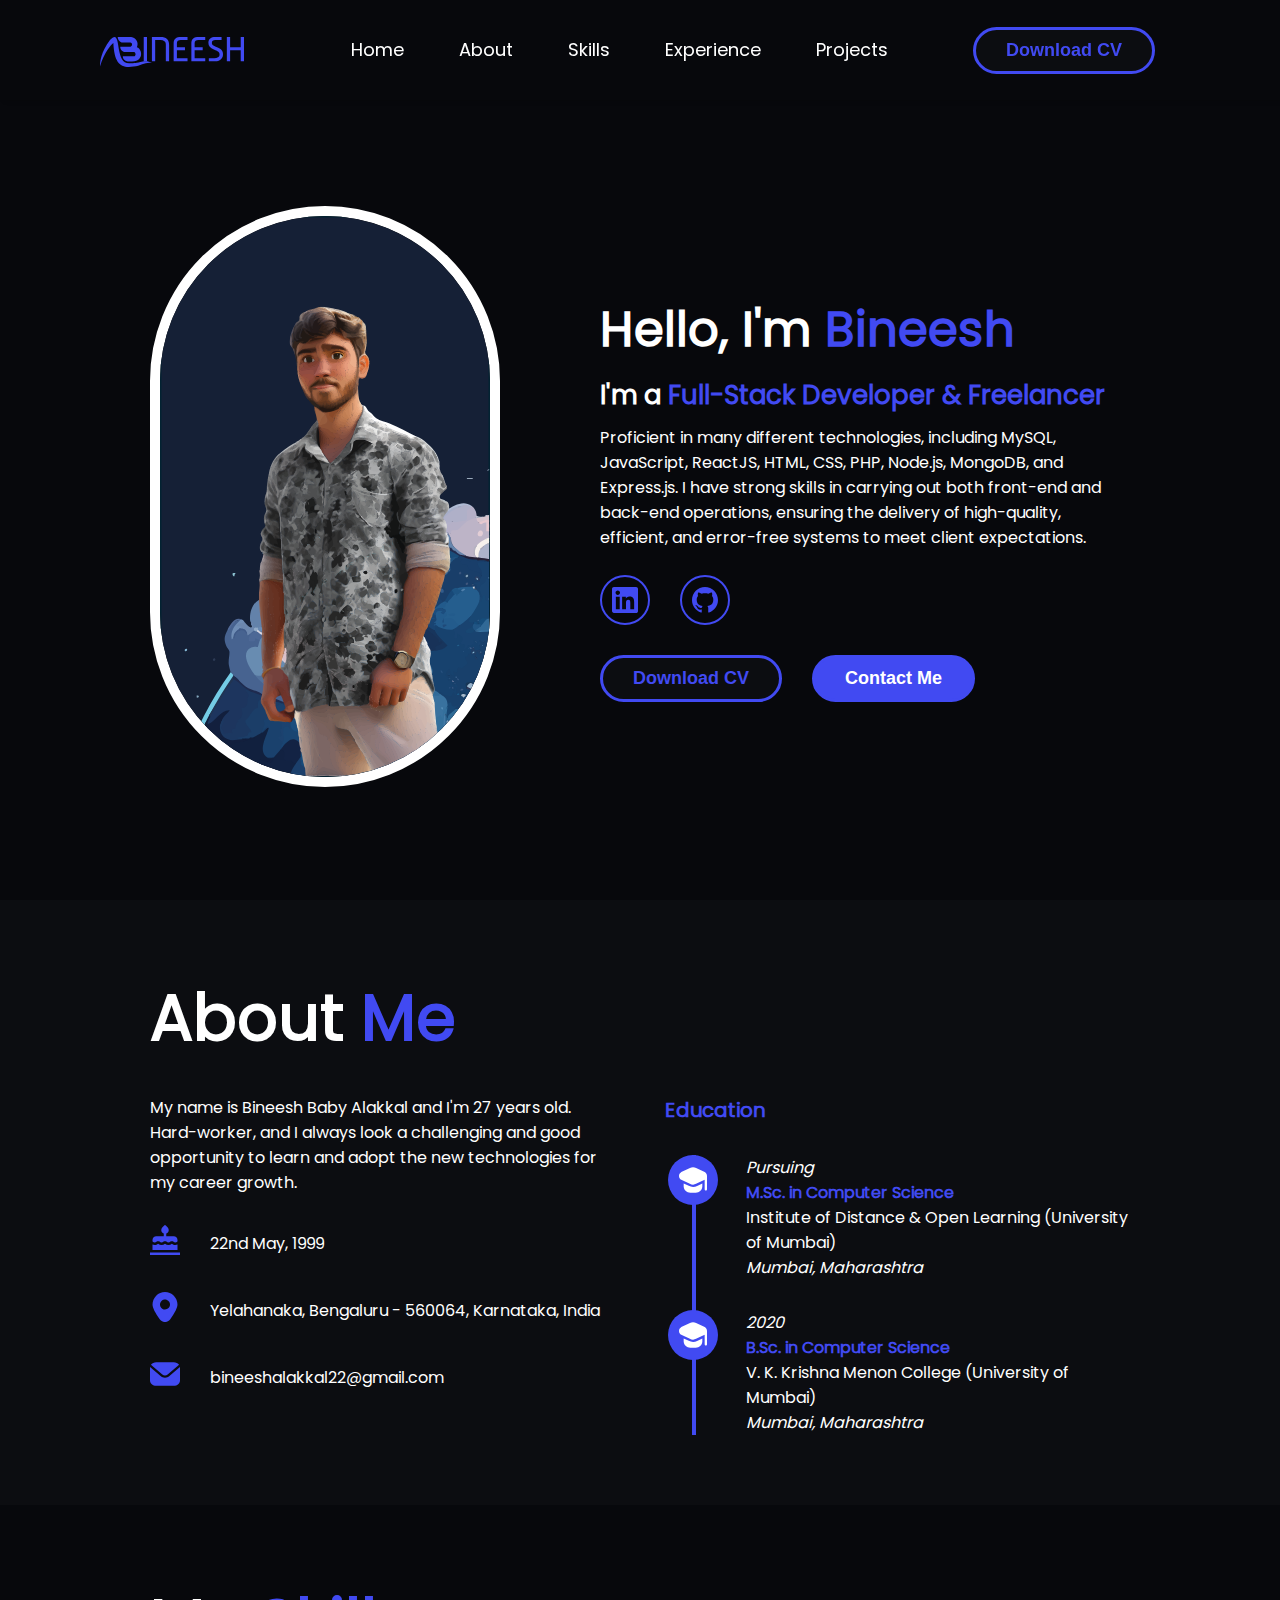
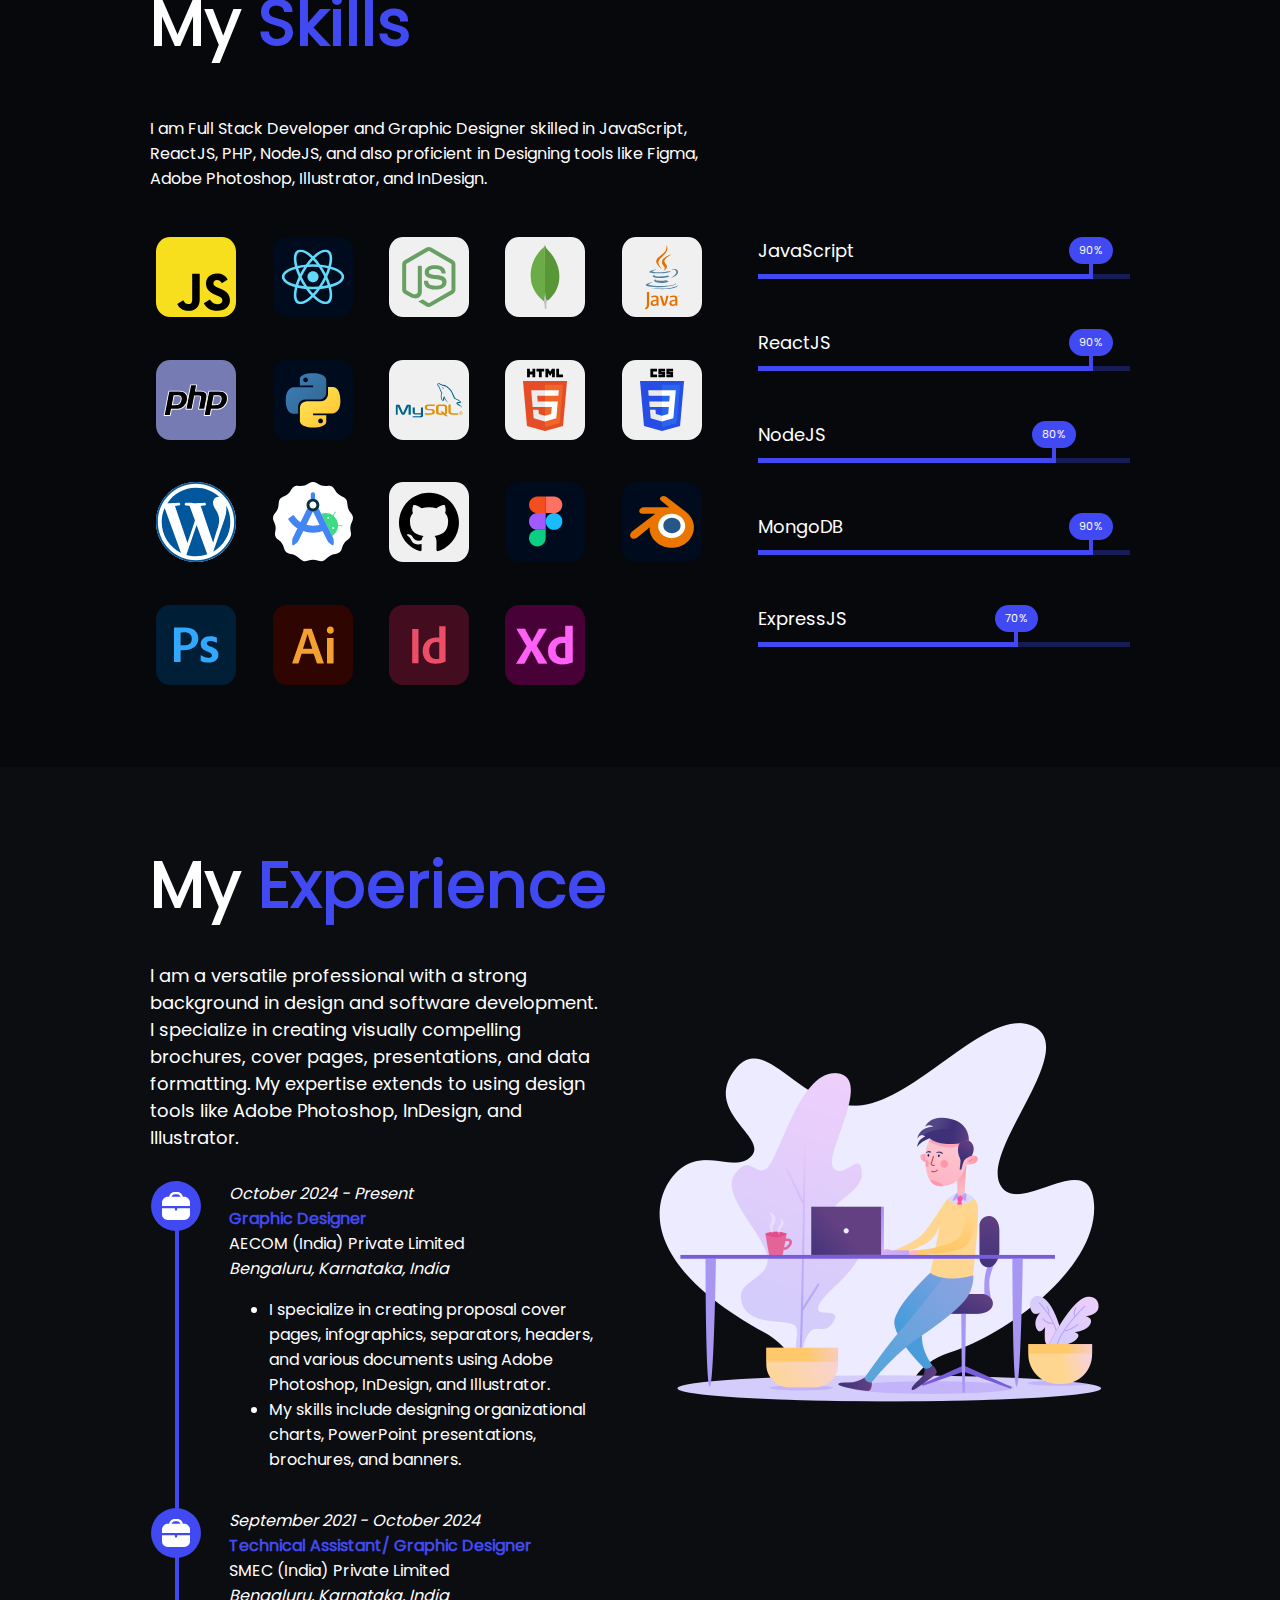
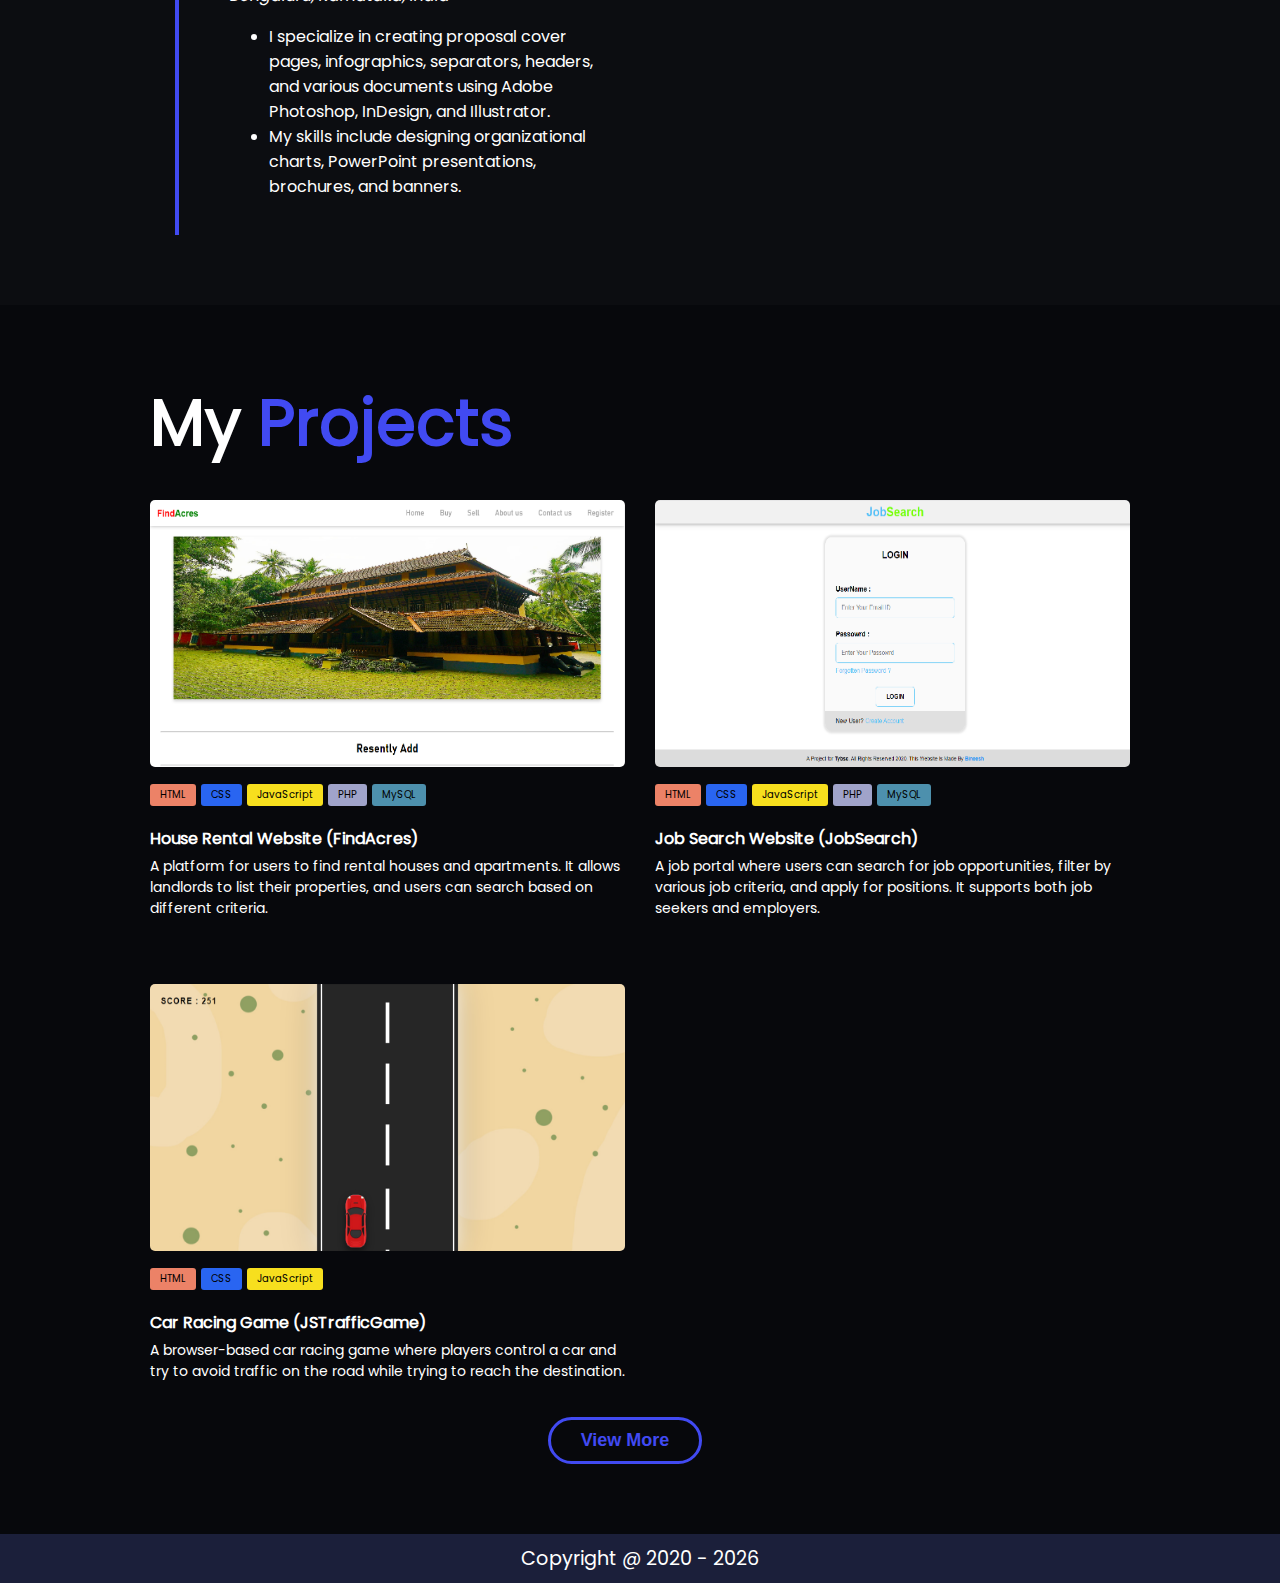
==== commit 0ba18d29: "Updated SVG image" ====
--- a/index.html
+++ b/index.html
@@ -85,7 +85,7 @@
             <div class="container">
                 <div class="ba_3D_image">
                     <img
-                        src="img/Bineesh_Cartoon_3D.jpg"
+                        src="img/Bineesh_Cartoon_3D.svg"
                         loading="lazy"
                         alt="Bineesh_Cartoon_3D"
                     />
